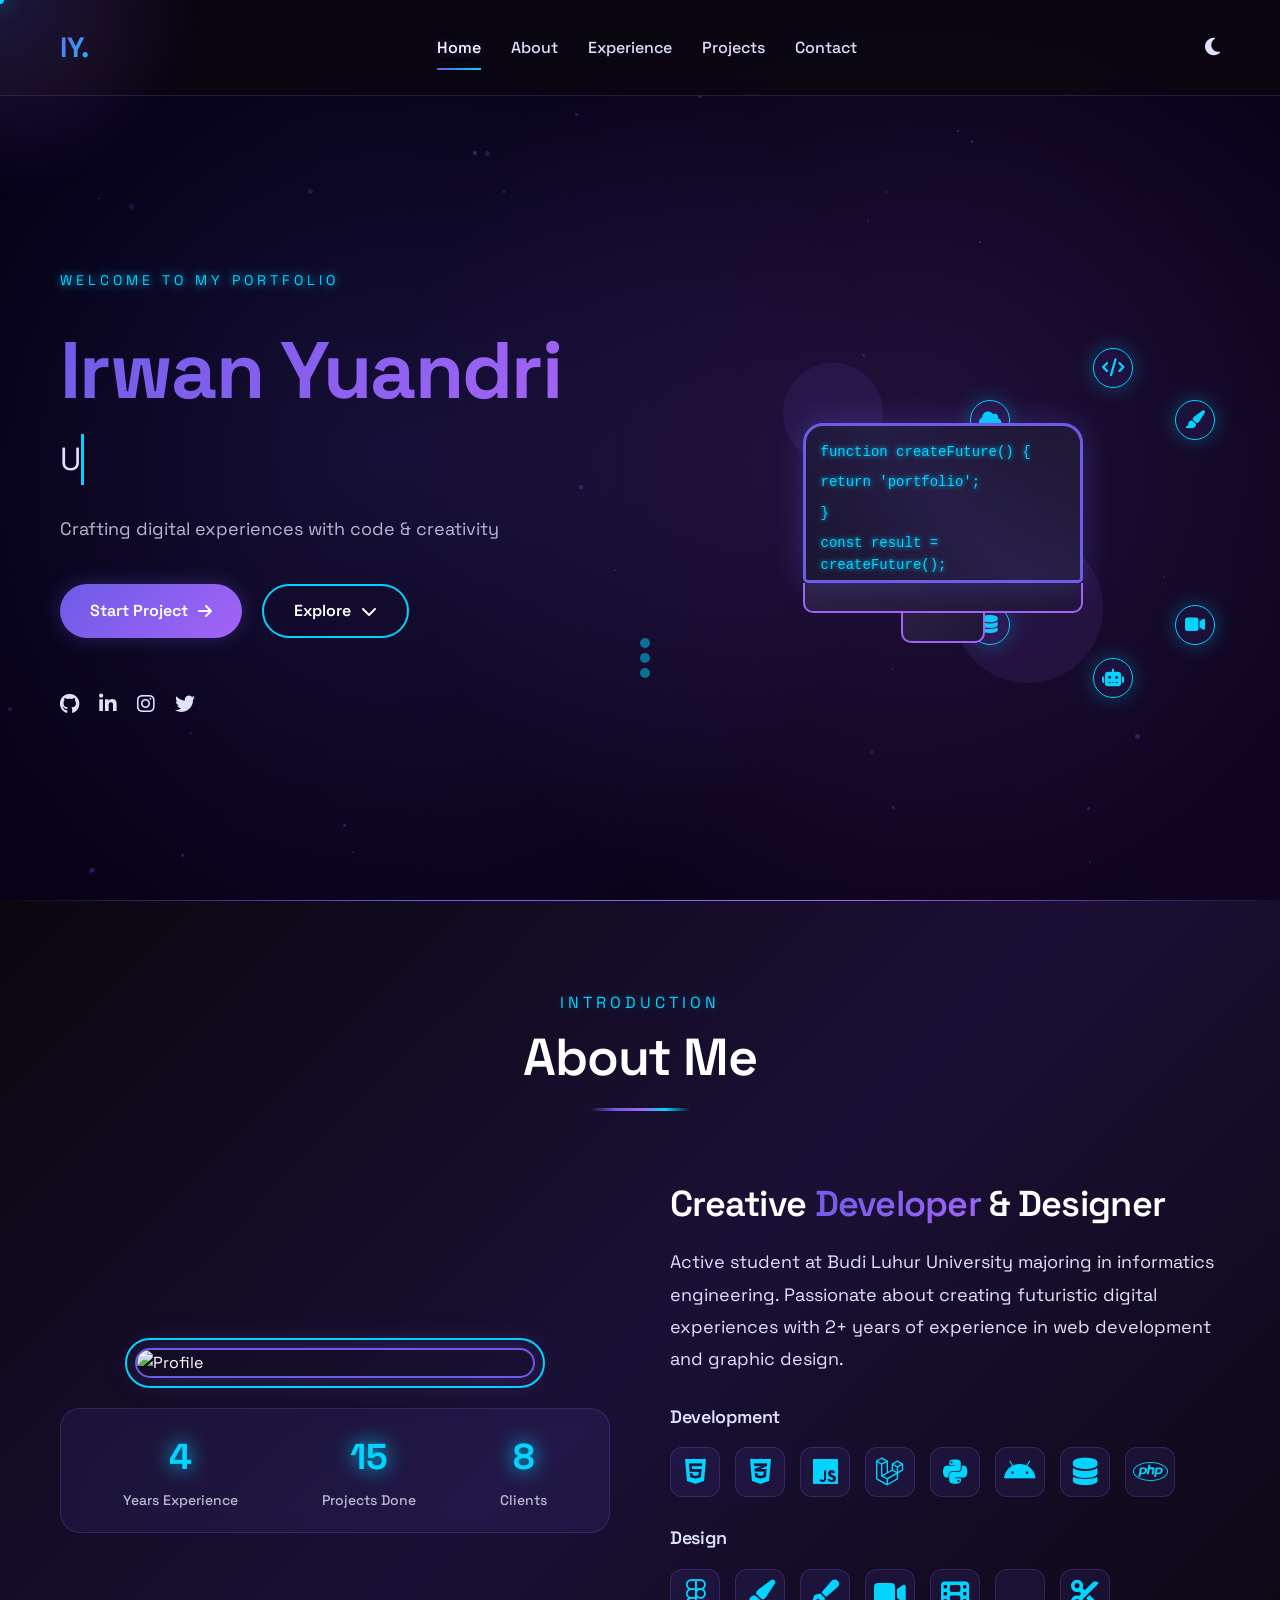
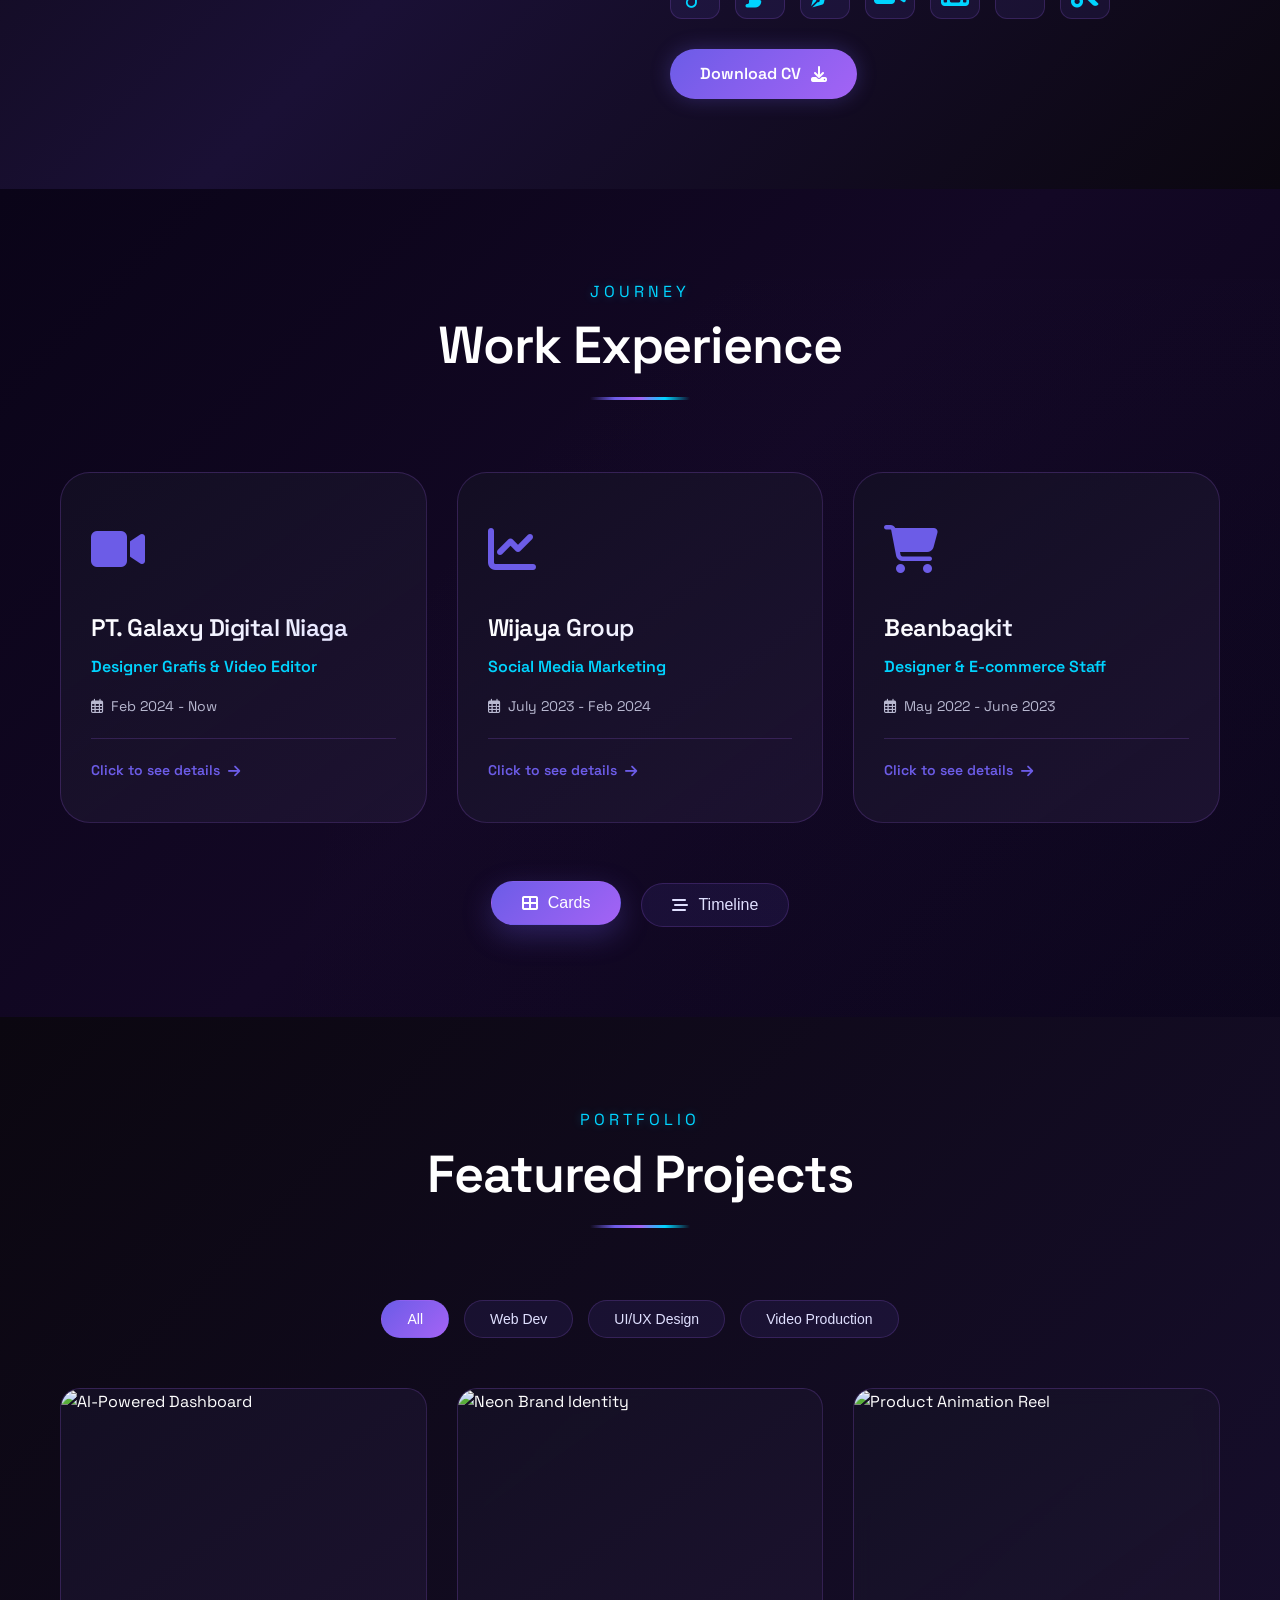
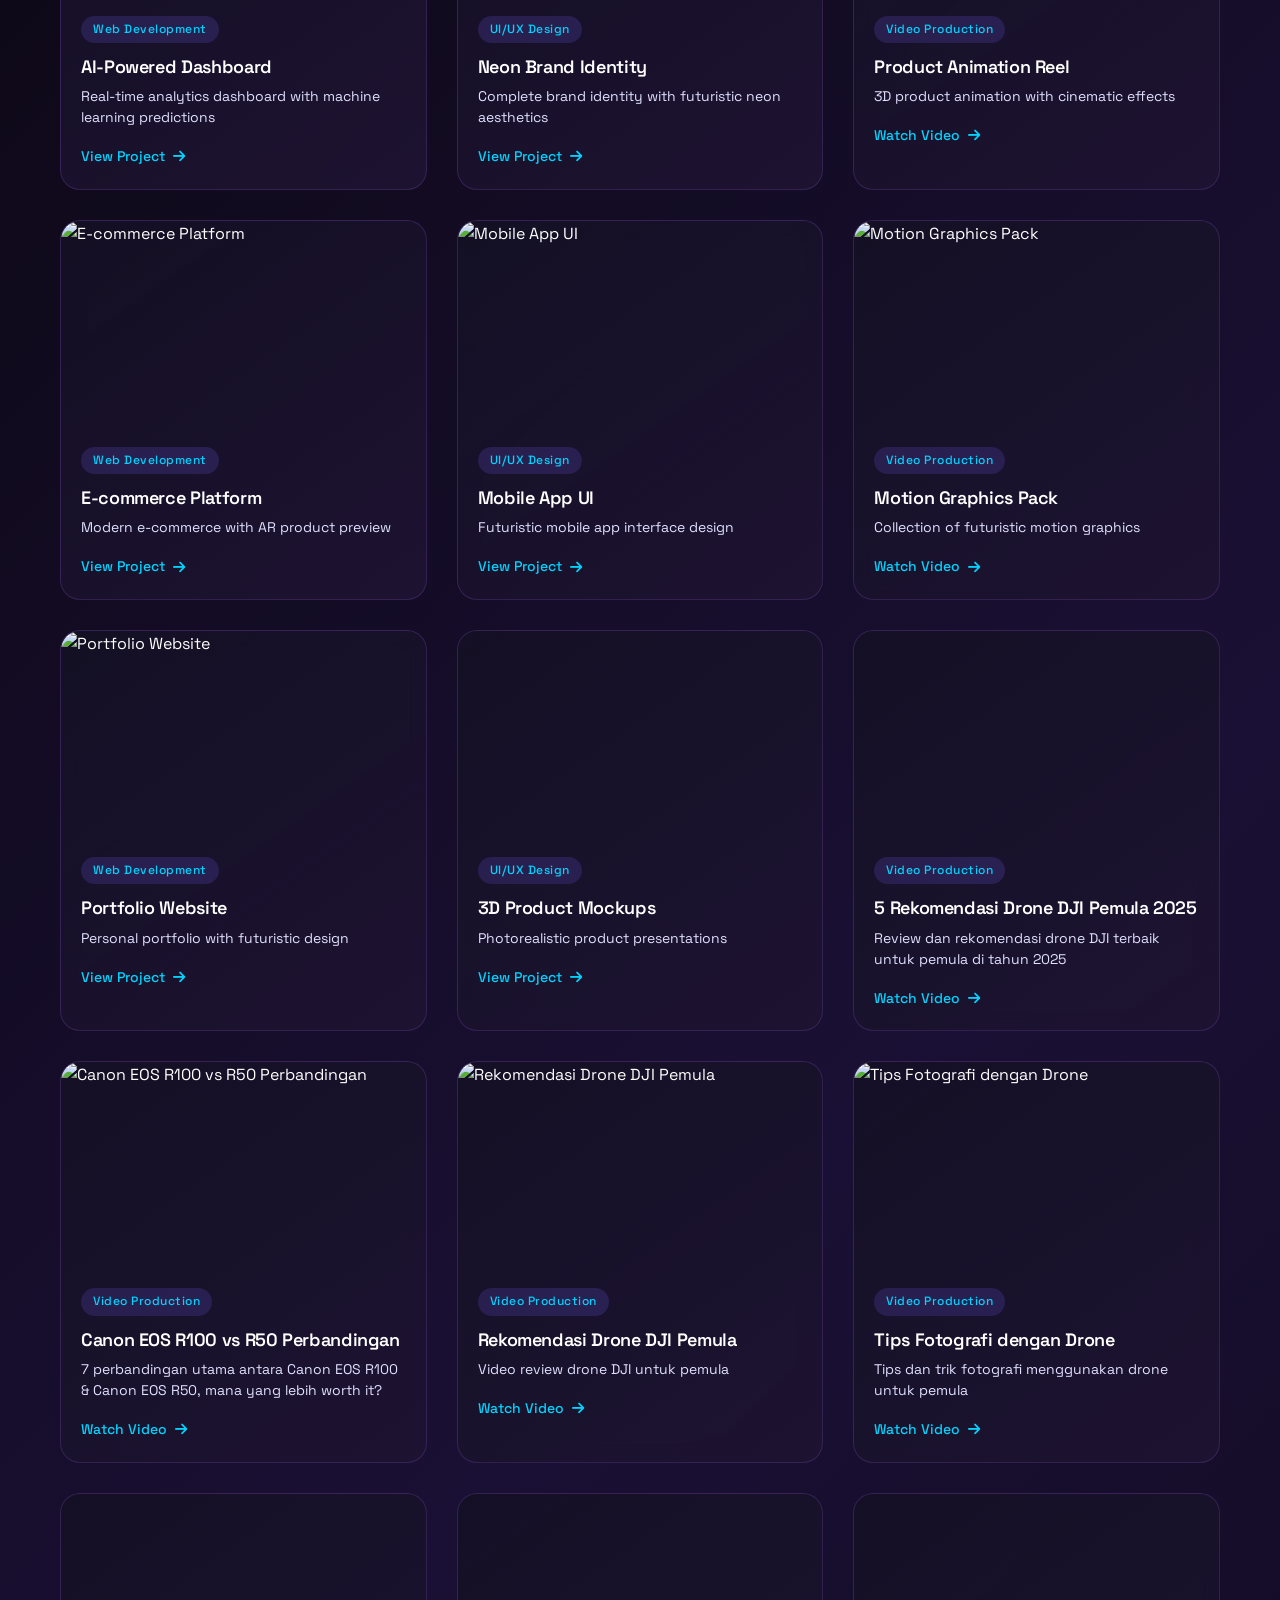
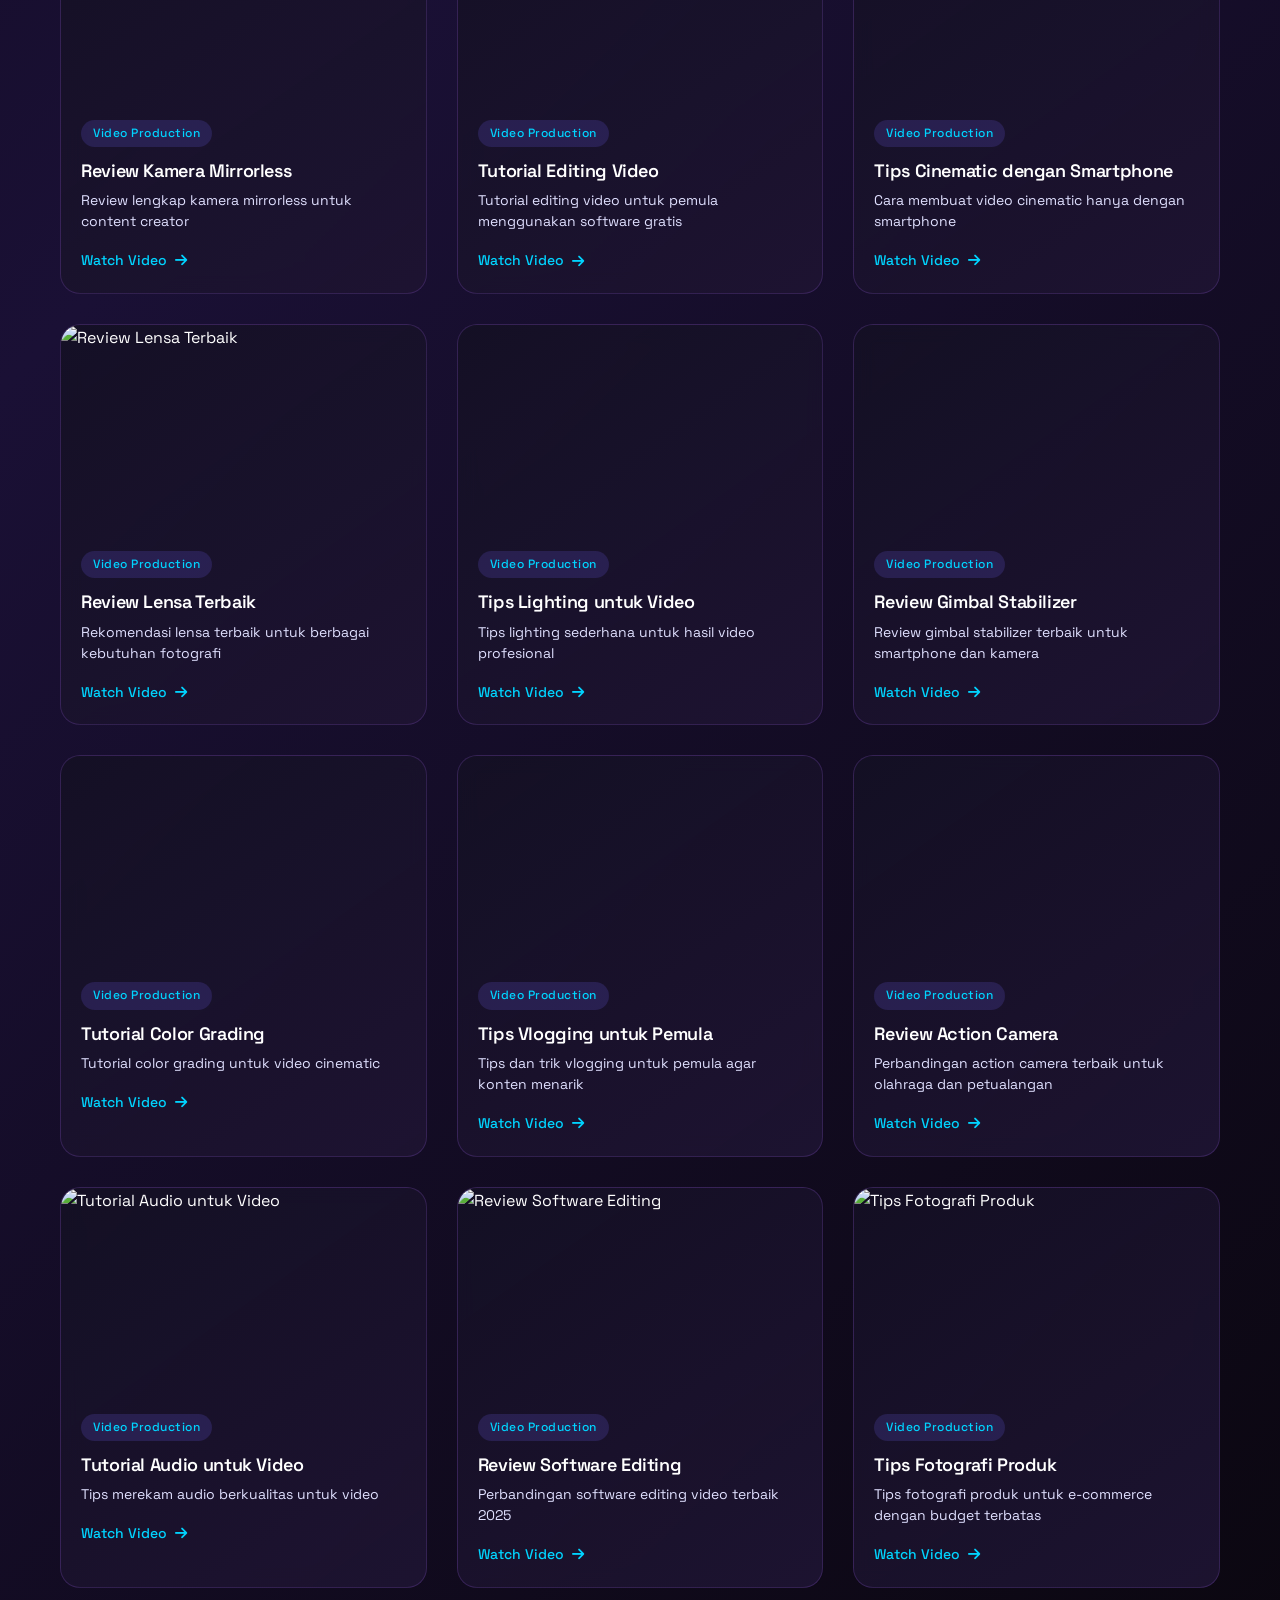
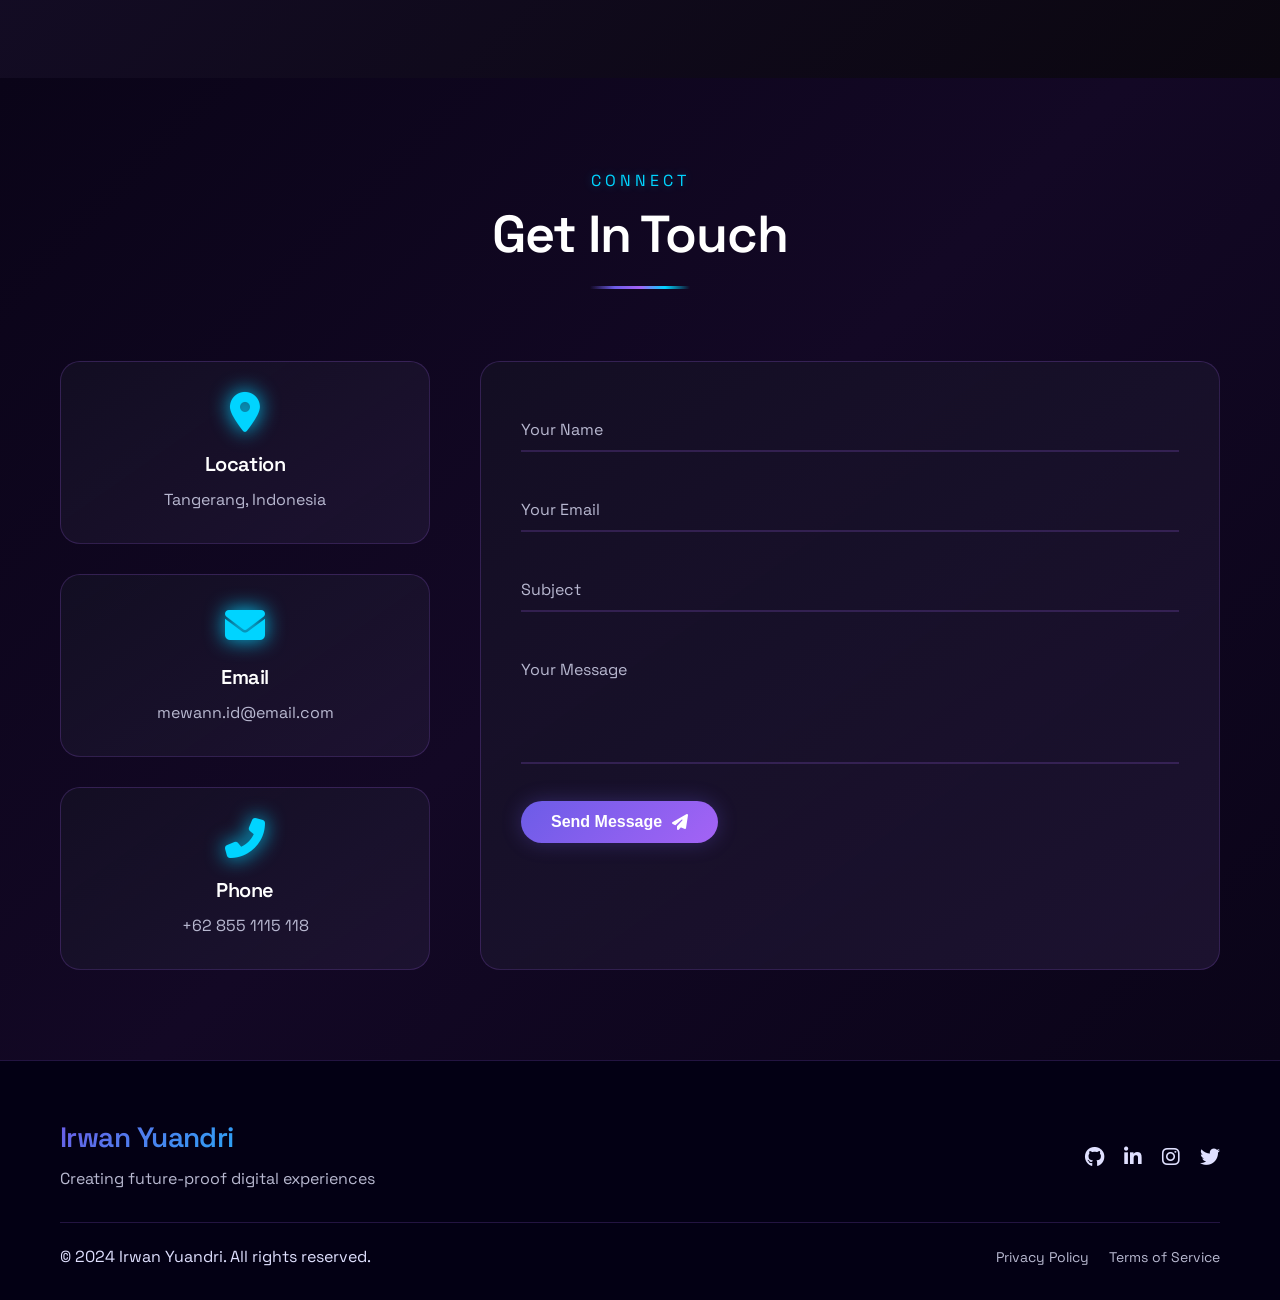
==== index.html @ b21d898c "Update UI" ====
<!DOCTYPE html>
<html lang="id">
<head>
  <meta charset="UTF-8">
  <meta name="viewport" content="width=device-width, initial-scale=1.0, maximum-scale=5.0, user-scalable=yes">
  <title>Irwan Yuandri | Portfolio </title>
  
  <!-- Font & Icons -->
  <link href="https://fonts.googleapis.com/css2?family=Space+Grotesk:wght@300;400;500;600;700&display=swap" rel="stylesheet">
  <link rel="stylesheet" href="https://cdnjs.cloudflare.com/ajax/libs/font-awesome/6.4.0/css/all.min.css">
  <link rel="stylesheet" href="style.css">
  
  <!-- Preload untuk performa -->
  <link rel="preload" href="https://cdnjs.cloudflare.com/ajax/libs/three.js/r128/three.min.js" as="script">
</head>
<body>
  <!-- Particle Canvas Background -->
  <canvas id="particleCanvas"></canvas>
  
  <!-- Custom Cursor -->
  <div class="cursor-glow" id="cursorGlow"></div>
  <div class="cursor-dot" id="cursorDot"></div>
  
  <!-- FUTURISTIC LOADING SCREEN -->
  <div class="loading-screen" id="loadingScreen">
    <!-- Cyber Grid Background -->
    <div class="loading-grid"></div>
    
    <!-- Floating Particles -->
    <div class="loading-particles" id="loadingParticles"></div>
    
    <!-- Holographic Circle -->
    <div class="hologram-container">
      <div class="hologram-ring ring-1"></div>
      <div class="hologram-ring ring-2"></div>
      <div class="hologram-ring ring-3"></div>
      <div class="hologram-ring ring-4"></div>
      
      <!-- Core Logo/Icon -->
      <div class="hologram-core">
        <div class="core-pulse"></div>
        <div class="core-text">IY.</div>
      </div>
      
      <!-- Orbiting Elements -->
      <div class="orbit orbit-1">
        <div class="satellite"></div>
      </div>
      <div class="orbit orbit-2">
        <div class="satellite"></div>
      </div>
      <div class="orbit orbit-3">
        <div class="satellite"></div>
      </div>
    </div>
    
    <!-- Loading Bar -->
    <div class="loading-bar-container">
      <div class="loading-bar-glow"></div>
      <div class="loading-bar" id="loadingBar">
        <div class="loading-bar-progress" id="loadingProgress"></div>
      </div>
      <div class="loading-percentage" id="loadingPercentage">0%</div>
    </div>
    
    <!-- Status Text -->
    <div class="loading-status">
      <span class="status-glitch" id="loadingStatus">INITIALIZING SYSTEM</span>
      <span class="status-cursor">_</span>
    </div>
    
    <!-- Binary Rain -->
    <div class="binary-rain" id="binaryRain"></div>
    
    <!-- Scanning Line -->
    <div class="scanning-line"></div>
  </div>

  <!-- Navigation -->
  <nav class="navbar">
    <div class="nav-container">
      <a href="#" class="nav-logo">IY<span class="text-gradient">.</span></a>
      <div class="nav-menu" id="navMenu">
        <a href="#home" class="nav-link active">Home</a>
        <a href="#about" class="nav-link">About</a>
        <a href="#experience" class="nav-link">Experience</a>
        <a href="#projects" class="nav-link">Projects</a>
        <a href="#contact" class="nav-link">Contact</a>
      </div>
      <div class="nav-right">
        <button class="theme-toggle" id="themeToggle">
          <i class="fas fa-moon"></i>
        </button>
        <button class="menu-toggle" id="menuToggle">
          <i class="fas fa-bars"></i>
        </button>
      </div>
    </div>
  </nav>

  <!-- Hero Section -->
  <section id="home" class="hero">
    <div class="hero-particles" id="heroParticles"></div>
    
    <div class="container">
      <div class="hero-content">
        <div class="hero-badge" data-aos="fade-up">
          <span class="glitch-text">WELCOME TO MY PORTFOLIO</span>
        </div>
        
        <div class="hero-main">
          <!-- LEFT SIDE - Text Content -->
          <div class="hero-text-content">
            <h1 class="hero-title" data-aos="fade-up" data-aos-delay="200">
              <span class="gradient-text">Irwan Yuandri</span>
            </h1>
            <div class="hero-subtitle" data-aos="fade-up" data-aos-delay="400">
              <div class="typewriter" id="typewriter"></div>
            </div>
            <p class="hero-description" data-aos="fade-up" data-aos-delay="600">
              Crafting digital experiences with code & creativity
            </p>
            <div class="hero-cta" data-aos="fade-up" data-aos-delay="800">
              <a href="#contact" class="btn btn-primary">
                <span>Start Project</span>
                <i class="fas fa-arrow-right"></i>
              </a>
              <a href="#about" class="btn btn-outline">
                <span>Explore</span>
                <i class="fas fa-chevron-down"></i>
              </a>
            </div>
            <div class="hero-social" data-aos="fade-up" data-aos-delay="1000">
              <a href="https://github.com/Wanny24" class="social-link"><i class="fab fa-github"></i></a>
              <a href="#" class="social-link"><i class="fab fa-linkedin-in"></i></a>
              <a href="#" class="social-link"><i class="fab fa-instagram"></i></a>
              <a href="#" class="social-link"><i class="fab fa-twitter"></i></a>
            </div>
          </div>
          
          <!-- RIGHT SIDE - Animated Computer -->
          <div class="hero-animation" data-aos="fade-up" data-aos-delay="300">
            <div class="animation-container">
              <!-- 3D Floating Computer -->
              <div class="floating-computer">
                <div class="computer-screen">
                  <div class="screen-content">
                    <div class="code-animation">
                      <div class="code-line line-1">function createFuture() {</div>
                      <div class="code-line line-2">  return 'portfolio';</div>
                      <div class="code-line line-3">}</div>
                      <div class="code-line line-4">const result = createFuture();</div>
                      <div class="code-line line-5">console.log(result);</div>
                    </div>
                  </div>
                  <div class="screen-glow"></div>
                </div>
                <div class="computer-base"></div>
                <div class="computer-stand"></div>
              </div>
              
              <!-- Orbiting Tech Icons -->
              <div class="tech-orbit">
                <div class="tech-icon icon-1"><i class="fas fa-code"></i></div>
                <div class="tech-icon icon-2"><i class="fas fa-paint-brush"></i></div>
                <div class="tech-icon icon-3"><i class="fas fa-video"></i></div>
                <div class="tech-icon icon-4"><i class="fas fa-robot"></i></div>
                <div class="tech-icon icon-5"><i class="fas fa-database"></i></div>
                <div class="tech-icon icon-6"><i class="fas fa-cloud"></i></div>
              </div>
              
              <!-- Floating Circles -->
              <div class="floating-circles">
                <div class="circle c1"></div>
                <div class="circle c2"></div>
                <div class="circle c3"></div>
                <div class="circle c4"></div>
                <div class="circle c5"></div>
              </div>
            </div>
          </div>
        </div>
        
        <div class="hero-scroll" data-aos="fade-up">
          <div class="scroll-indicator">
            <span></span>
            <span></span>
            <span></span>
          </div>
        </div>
      </div>
    </div>
  </section>

  <!-- About Section -->
  <section id="about" class="about">
    <div class="container">
      <div class="section-header" data-aos="fade-up">
        <span class="section-subtitle">INTRODUCTION</span>
        <h2 class="section-title">About Me</h2>
        <div class="section-line"></div>
      </div>
      
      <div class="about-content">
        <div class="about-image" data-aos="fade-right">
          <div class="image-frame">
            <div class="image-glitch">
              <img src="https://i.pravatar.cc/500?img=12" alt="Profile" loading="lazy">
            </div>
            <div class="frame-corners"></div>
          </div>
          <div class="image-stats">
            <div class="stat-item">
              <span class="stat-number" id="yearsExp">0</span>
              <span class="stat-label">Years Experience</span>
            </div>
            <div class="stat-item">
              <span class="stat-number" id="projectsDone">0</span>
              <span class="stat-label">Projects Done</span>
            </div>
            <div class="stat-item">
              <span class="stat-number" id="clientsServed">0</span>
              <span class="stat-label">Clients</span>
            </div>
          </div>
        </div>
        
        <div class="about-text" data-aos="fade-left">
          <h3>Creative <span class="gradient-text">Developer</span> & Designer</h3>
          <p>
            Active student at Budi Luhur University majoring in informatics engineering. 
            Passionate about creating futuristic digital experiences with 2+ years of experience 
            in web development and graphic design.
          </p>
          
          <div class="skills-container">
            <div class="skill-category">
              <h4>Development</h4>
              <div class="skill-icons">
                <div class="skill-icon-item" data-tooltip="HTML5">
                  <i class="fab fa-html5"></i>
                </div>
                <div class="skill-icon-item" data-tooltip="CSS3 & Tailwind">
                  <i class="fab fa-css3-alt"></i>
                </div>
                <div class="skill-icon-item" data-tooltip="JavaScript">
                  <i class="fab fa-js"></i>
                </div>
                <div class="skill-icon-item" data-tooltip="Laravel">
                  <i class="fab fa-laravel"></i>
                </div>
                <div class="skill-icon-item" data-tooltip="Python">
                  <i class="fab fa-python"></i>
                </div>
                <div class="skill-icon-item" data-tooltip="Kotlin">
                  <i class="fab fa-android"></i>
                </div>
                <div class="skill-icon-item" data-tooltip="MySQL">
                  <i class="fas fa-database"></i>
                </div>
                <div class="skill-icon-item" data-tooltip="PHP">
                  <i class="fab fa-php"></i>
                </div>
              </div>
            </div>
            
            <div class="skill-category">
              <h4>Design</h4>
              <div class="skill-icons">
                <div class="skill-icon-item" data-tooltip="Figma">
                  <i class="fab fa-figma"></i>
                </div>
                <div class="skill-icon-item" data-tooltip="Photoshop">
                  <i class="fas fa-paint-brush"></i>
                </div>
                <div class="skill-icon-item" data-tooltip="Illustrator">
                  <i class="fas fa-pen-fancy"></i>
                </div>
                <div class="skill-icon-item" data-tooltip="Premiere Pro">
                  <i class="fas fa-video"></i>
                </div>
                <div class="skill-icon-item" data-tooltip="After Effects">
                  <i class="fas fa-film"></i>
                </div>
                <div class="skill-icon-item" data-tooltip="Canva">
                  <i class="fas fa-paint-bucket"></i>
                </div>
                <div class="skill-icon-item" data-tooltip="CapCut">
                  <i class="fas fa-cut"></i>
                </div>
              </div>
            </div>
          </div>
          
          <a href="https://drive.google.com/uc?export=download&id=1vacaa5InE3tuPBr5mpcsdtifqypLmNlp" class="btn btn-primary">
            <span>Download CV</span>
            <i class="fas fa-download"></i>
          </a>
        </div>
      </div>
    </div>
  </section>

  <!-- Experience Section -->
  <section id="experience" class="experience">
    <div class="container">
      <div class="section-header" data-aos="fade-up">
        <span class="section-subtitle">JOURNEY</span>
        <h2 class="section-title">Work Experience</h2>
        <div class="section-line"></div>
      </div>
      
      <!-- 3D Cards Experience -->
      <div class="experience-cards" data-aos="fade-up">
        
        <!-- Card 1 - Galaxy Digital Niaga -->
        <div class="exp-card glass-card" onclick="openExpModal('galaxy')">
          <div class="exp-card-inner">
            <div class="exp-front">
              <div class="exp-icon">
                <i class="fas fa-video"></i>
              </div>
              <h3>PT. Galaxy Digital Niaga</h3>
              <p class="exp-position">Designer Grafis & Video Editor</p>
              <div class="exp-date">
                <i class="far fa-calendar-alt"></i>
                <span>Feb 2024 - Now</span>
              </div>
              <div class="exp-preview">
                <p>Click to see details <i class="fas fa-arrow-right"></i></p>
              </div>
            </div>
          </div>
          <div class="exp-glow"></div>
        </div>
        
        <!-- Card 2 - Wijaya Group -->
        <div class="exp-card glass-card" onclick="openExpModal('wijaya')">
          <div class="exp-card-inner">
            <div class="exp-front">
              <div class="exp-icon">
                <i class="fas fa-chart-line"></i>
              </div>
              <h3>Wijaya Group</h3>
              <p class="exp-position">Social Media Marketing</p>
              <div class="exp-date">
                <i class="far fa-calendar-alt"></i>
                <span>July 2023 - Feb 2024</span>
              </div>
              <div class="exp-preview">
                <p>Click to see details <i class="fas fa-arrow-right"></i></p>
              </div>
            </div>
          </div>
          <div class="exp-glow"></div>
        </div>
        
        <!-- Card 3 - Beanbagkit -->
        <div class="exp-card glass-card" onclick="openExpModal('beanbag')">
          <div class="exp-card-inner">
            <div class="exp-front">
              <div class="exp-icon">
                <i class="fas fa-shopping-cart"></i>
              </div>
              <h3>Beanbagkit</h3>
              <p class="exp-position">Designer & E-commerce Staff</p>
              <div class="exp-date">
                <i class="far fa-calendar-alt"></i>
                <span>May 2022 - June 2023</span>
              </div>
              <div class="exp-preview">
                <p>Click to see details <i class="fas fa-arrow-right"></i></p>
              </div>
            </div>
          </div>
          <div class="exp-glow"></div>
        </div>
        
      </div>
      
      <!-- Timeline Experience (Alternative View) -->
      <div class="experience-timeline" data-aos="fade-up">
        <h3 class="timeline-title">Career Path</h3>
        
        <div class="timeline-container">
          <!-- Timeline Item 1 -->
          <div class="timeline-item-exp" onclick="openExpModal('galaxy')">
            <div class="timeline-dot"></div>
            <div class="timeline-line"></div>
            <div class="timeline-content-exp glass-card">
              <div class="timeline-date-badge">2024 - Present</div>
              <h4>PT. Galaxy Digital Niaga</h4>
              <p class="timeline-role">Designer Grafis & Video Editor</p>
              <div class="timeline-hover">
                <span>Click for details</span>
                <i class="fas fa-chevron-right"></i>
              </div>
            </div>
          </div>
          
          <!-- Timeline Item 2 -->
          <div class="timeline-item-exp" onclick="openExpModal('wijaya')">
            <div class="timeline-dot"></div>
            <div class="timeline-line"></div>
            <div class="timeline-content-exp glass-card">
              <div class="timeline-date-badge">2023 - 2024</div>
              <h4>Wijaya Group</h4>
              <p class="timeline-role">Social Media Marketing</p>
              <div class="timeline-hover">
                <span>Click for details</span>
                <i class="fas fa-chevron-right"></i>
              </div>
            </div>
          </div>
          
          <!-- Timeline Item 3 -->
          <div class="timeline-item-exp" onclick="openExpModal('beanbag')">
            <div class="timeline-dot"></div>
            <div class="timeline-line"></div>
            <div class="timeline-content-exp glass-card">
              <div class="timeline-date-badge">2022 - 2023</div>
              <h4>Beanbagkit</h4>
              <p class="timeline-role">Designer & E-commerce Staff</p>
              <div class="timeline-hover">
                <span>Click for details</span>
                <i class="fas fa-chevron-right"></i>
              </div>
            </div>
          </div>
        </div>
      </div>
      
      <!-- View Toggle -->
      <div class="exp-view-toggle" data-aos="fade-up">
        <button class="view-btn active" onclick="toggleExpView('cards')">
          <i class="fas fa-th-large"></i> Cards
        </button>
        <button class="view-btn" onclick="toggleExpView('timeline')">
          <i class="fas fa-stream"></i> Timeline
        </button>
      </div>
      
    </div>
  </section>

  <!-- MODAL POPUP for Experience Details -->
  <div id="expModal" class="exp-modal">
    <div class="exp-modal-content glass-card">
      <button class="exp-modal-close" onclick="closeExpModal()">
        <i class="fas fa-times"></i>
      </button>
      
      <div class="exp-modal-header">
        <div class="exp-modal-icon" id="modalIcon">
          <i class="fas fa-briefcase"></i>
        </div>
        <h2 id="modalCompany">PT. Galaxy Digital Niaga</h2>
        <p class="exp-modal-period" id="modalPeriod">Feb 2024 - Now</p>
      </div>
      
      <div class="exp-modal-body">
        <div class="exp-modal-section">
          <h3><i class="fas fa-clipboard-list"></i> Job Description</h3>
          <ul id="modalJobdesc">
            <!-- Will be filled by JavaScript -->
          </ul>
        </div>
        
        <div class="exp-modal-section">
          <h3><i class="fas fa-star"></i> Achievements</h3>
          <ul id="modalAchievements">
            <!-- Will be filled by JavaScript -->
          </ul>
        </div>
        
        <div class="exp-modal-section">
          <h3><i class="fas fa-tools"></i> Skills Used</h3>
          <div class="modal-tags" id="modalSkills">
            <!-- Will be filled by JavaScript -->
          </div>
        </div>
      </div>
      
      <div class="exp-modal-footer">
        <button class="btn btn-primary" onclick="closeExpModal()">
          <span>Close</span>
        </button>
      </div>
    </div>
  </div>

  <!-- Projects Section - Grid Layout -->
<section id="projects" class="projects">
  <div class="container">
    <div class="section-header" data-aos="fade-up">
      <span class="section-subtitle">PORTFOLIO</span>
      <h2 class="section-title">Featured Projects</h2>
      <div class="section-line"></div>
    </div>
    
    <div class="projects-filter" data-aos="fade-up">
      <button class="filter-btn active" data-filter="all">All</button>
      <button class="filter-btn" data-filter="web">Web Dev</button>
      <button class="filter-btn" data-filter="design">UI/UX Design</button>
      <button class="filter-btn" data-filter="video">Video Production</button>
    </div>
    
    <!-- Projects Grid Container -->
    <div class="projects-grid" id="projectsGrid" data-aos="fade-up">
      <!-- Projects will be loaded via JavaScript -->
    </div>
  </div>
</section>

  <!-- Contact Section -->
  <section id="contact" class="contact">
    <div class="container">
      <div class="section-header" data-aos="fade-up">
        <span class="section-subtitle">CONNECT</span>
        <h2 class="section-title">Get In Touch</h2>
        <div class="section-line"></div>
      </div>
      
      <div class="contact-content">
        <div class="contact-info" data-aos="fade-right">
          <div class="info-card glass-card">
            <i class="fas fa-map-marker-alt"></i>
            <h3>Location</h3>
            <p>Tangerang, Indonesia</p>
          </div>
          
          <div class="info-card glass-card">
            <i class="fas fa-envelope"></i>
            <h3>Email</h3>
            <p>mewann.id@email.com</p>
          </div>
          
          <div class="info-card glass-card">
            <i class="fas fa-phone-alt"></i>
            <h3>Phone</h3>
            <p>+62 855 1115 118</p>
          </div>
        </div>
        
        <form class="contact-form glass-card" id="contactForm" data-aos="fade-left">
          <div class="form-group">
            <input type="text" id="name" placeholder=" " required>
            <label for="name">Your Name</label>
          </div>
          
          <div class="form-group">
            <input type="email" id="email" placeholder=" " required>
            <label for="email">Your Email</label>
          </div>
          
          <div class="form-group">
            <input type="text" id="subject" placeholder=" " required>
            <label for="subject">Subject</label>
          </div>
          
          <div class="form-group">
            <textarea id="message" rows="5" placeholder=" " required></textarea>
            <label for="message">Your Message</label>
          </div>
          
          <button type="submit" class="btn btn-primary" id="submitBtn">
            <span>Send Message</span>
            <i class="fas fa-paper-plane"></i>
          </button>
        </form>
      </div>
    </div>
  </section>

  <!-- Footer -->
  <footer class="footer">
    <div class="container">
      <div class="footer-content">
        <div class="footer-brand">
          <h3>Irwan Yuandri</h3>
          <p>Creating future-proof digital experiences</p>
        </div>
        
        <div class="footer-social">
          <a href="https://github.com/Wanny24" class="social-link"><i class="fab fa-github"></i></a>
          <a href="#" class="social-link"><i class="fab fa-linkedin-in"></i></a>
          <a href="#" class="social-link"><i class="fab fa-instagram"></i></a>
          <a href="#" class="social-link"><i class="fab fa-twitter"></i></a>
        </div>
      </div>
      
      <div class="footer-bottom">
        <p>&copy; 2024 Irwan Yuandri. All rights reserved.</p>
        <div class="footer-links">
          <a href="#">Privacy Policy</a>
          <a href="#">Terms of Service</a>
        </div>
      </div>
    </div>
  </footer>

  <!-- Back to Top Button -->
  <button class="back-to-top" id="backToTop">
    <i class="fas fa-arrow-up"></i>
  </button>

  <!-- Scripts -->
  <script src="https://cdnjs.cloudflare.com/ajax/libs/three.js/r128/three.min.js"></script>
  <script src="script.js"></script>
</body>
</html>
---- style.css ----
/* ===== VARIABLES ===== */
:root {
  --primary: #6c5ce7;
  --primary-dark: #5649c0;
  --secondary: #a463f5;
  --accent-1: #4a00e0;
  --accent-2: #8a2be2;
  --accent-3: #00d4ff;
  --bg-dark: #0b0710;
  --bg-darker: #05030a;
  --bg-card: #141024;
  --bg-gradient: linear-gradient(135deg, #0b0710, #1a1035, #0b0710);
  --text-primary: #ffffff;
  --text-secondary: #e0e0ff;
  --text-muted: #b8b8d0;
  --glass-bg: rgba(108, 92, 231, 0.1);
  --glass-border: rgba(164, 99, 245, 0.2);
  --shadow: 0 8px 32px rgba(106, 13, 173, 0.3);
  --transition: all 0.3s ease;
  --font-main: 'Space Grotesk', sans-serif;
  
  /* Responsive variables */
  --container-padding: 20px;
  --section-padding: 80px 0;
  --grid-gap: 30px;
  --font-size-h1: clamp(36px, 8vw, 80px);
  --font-size-h2: clamp(28px, 5vw, 52px);
  --font-size-h3: clamp(22px, 4vw, 36px);
  --font-size-h4: clamp(18px, 3vw, 24px);
  --font-size-body: clamp(14px, 2vw, 16px);
  --font-size-small: clamp(12px, 1.5vw, 14px);
}

.light-theme {
  --bg-dark: #f8f4ff;
  --bg-darker: #ffffff;
  --bg-card: #ede5ff;
  --bg-gradient: linear-gradient(135deg, #f8f4ff, #e8dcff, #f8f4ff);
  --text-primary: #1a1035;
  --text-secondary: #2d1b4e;
  --text-muted: #5a4a7c;
  --glass-bg: rgba(108, 92, 231, 0.05);
  --glass-border: rgba(108, 92, 231, 0.15);
  --shadow: 0 8px 32px rgba(106, 13, 173, 0.1);
}

/* ===== RESET & BASE ===== */
* {
  margin: 0;
  padding: 0;
  box-sizing: border-box;
}

html {
  scroll-behavior: smooth;
  font-size: 16px;
  -webkit-text-size-adjust: 100%;
}

body {
  font-family: var(--font-main);
  background: var(--bg-dark);
  color: var(--text-primary);
  line-height: 1.6;
  overflow-x: hidden;
  transition: background-color 0.5s ease, color 0.3s ease;
  background-image: radial-gradient(circle at 10% 20%, rgba(106, 13, 173, 0.15) 0%, transparent 30%),
                    radial-gradient(circle at 90% 70%, rgba(74, 0, 224, 0.15) 0%, transparent 30%);
  font-size: var(--font-size-body);
}

/* Light theme text adjustments */
.light-theme .hero-description,
.light-theme .about-text p,
.light-theme .exp-date,
.light-theme .timeline-role,
.light-theme .project-description,
.light-theme .info-card p,
.light-theme .footer-brand p,
.light-theme .footer-bottom {
  color: var(--text-secondary);
}

.light-theme .skill-name,
.light-theme .exp-position,
.light-theme .project-category {
  color: var(--primary-dark);
}

.light-theme .glass-card {
  background: rgba(255, 255, 255, 0.7);
  backdrop-filter: blur(10px);
}

/* ===== TYPOGRAPHY ===== */
h1, h2, h3, h4, h5, h6 {
  color: var(--text-primary);
  font-weight: 600;
  letter-spacing: -0.02em;
  line-height: 1.2;
}

h1 {
  font-size: var(--font-size-h1);
}

h2 {
  font-size: var(--font-size-h2);
}

h3 {
  font-size: var(--font-size-h3);
}

h4 {
  font-size: var(--font-size-h4);
}

p {
  color: var(--text-secondary);
  line-height: 1.7;
  font-size: var(--font-size-body);
}

a {
  color: var(--accent-3);
  text-decoration: none;
  transition: var(--transition);
}

a:hover {
  color: var(--primary);
  text-shadow: 0 0 10px rgba(108, 92, 231, 0.5);
}

/* Gradient Text */
.gradient-text {
  background: linear-gradient(135deg, var(--primary), var(--secondary), var(--accent-3));
  -webkit-background-clip: text;
  -webkit-text-fill-color: transparent;
  background-clip: text;
  background-size: 200% 200%;
  animation: gradientShift 5s ease infinite;
}

@keyframes gradientShift {
  0%, 100% { background-position: 0% 0%; }
  50% { background-position: 100% 100%; }
}

/* ===== CUSTOM CURSOR - DISABLE ON MOBILE ===== */
@media (min-width: 769px) {
  .cursor-glow {
    position: fixed;
    width: 400px;
    height: 400px;
    background: radial-gradient(circle, rgba(108, 92, 231, 0.2), rgba(164, 99, 245, 0.1), transparent 70%);
    border-radius: 50%;
    pointer-events: none;
    z-index: 9998;
    transform: translate(-50%, -50%);
    transition: width 0.3s, height 0.3s;
  }

  .cursor-dot {
    position: fixed;
    width: 8px;
    height: 8px;
    background: var(--accent-3);
    border-radius: 50%;
    pointer-events: none;
    z-index: 9999;
    transform: translate(-50%, -50%);
    transition: width 0.3s, height 0.3s, background 0.3s;
    box-shadow: 0 0 20px var(--accent-3);
  }

  .cursor-dot.hover {
    width: 50px;
    height: 50px;
    background: rgba(108, 92, 231, 0.2);
    border: 2px solid var(--accent-3);
  }
}

@media (max-width: 768px) {
  .cursor-glow, .cursor-dot {
    display: none;
  }
}

/* ===== PARTICLE CANVAS ===== */
#particleCanvas {
  position: fixed;
  top: 0;
  left: 0;
  width: 100%;
  height: 100%;
  z-index: -1;
  pointer-events: none;
  opacity: 0.4;
}

@media (max-width: 768px) {
  #particleCanvas {
    opacity: 0.2;
  }
}

/* ===== FUTURISTIC LOADING SCREEN ===== */
.loading-screen {
  position: fixed;
  top: 0;
  left: 0;
  width: 100%;
  height: 100%;
  background: #030014;
  z-index: 10000;
  display: flex;
  flex-direction: column;
  justify-content: center;
  align-items: center;
  transition: opacity 1s ease, visibility 1s ease;
  overflow: hidden;
}

.loading-screen.hidden {
  opacity: 0;
  visibility: hidden;
}

/* ===== CYBER GRID BACKGROUND ===== */
.loading-grid {
  position: absolute;
  top: 0;
  left: 0;
  width: 100%;
  height: 100%;
  background-image: 
    linear-gradient(rgba(108, 92, 231, 0.1) 1px, transparent 1px),
    linear-gradient(90deg, rgba(164, 99, 245, 0.1) 1px, transparent 1px);
  background-size: 50px 50px;
  animation: gridMove 20s linear infinite;
  transform-origin: center;
  perspective: 500px;
  transform-style: preserve-3d;
}

@keyframes gridMove {
  0% {
    transform: rotateX(60deg) translateY(0);
  }
  100% {
    transform: rotateX(60deg) translateY(50px);
  }
}

/* ===== FLOATING PARTICLES ===== */
.loading-particles {
  position: absolute;
  top: 0;
  left: 0;
  width: 100%;
  height: 100%;
  pointer-events: none;
}

.loading-particle {
  position: absolute;
  width: 2px;
  height: 2px;
  background: var(--primary);
  border-radius: 50%;
  box-shadow: 0 0 10px var(--primary), 0 0 20px var(--primary);
  animation: particleFloat 10s linear infinite;
}

@keyframes particleFloat {
  0% {
    transform: translateY(100vh) scale(1);
    opacity: 1;
  }
  100% {
    transform: translateY(-100vh) scale(0);
    opacity: 0;
  }
}

/* ===== HOLOGRAM CONTAINER ===== */
.hologram-container {
  position: relative;
  width: 200px;
  height: 200px;
  margin-bottom: 50px;
  z-index: 10;
  animation: hologramFloat 4s ease-in-out infinite;
}

@keyframes hologramFloat {
  0%, 100% {
    transform: translateY(0);
  }
  50% {
    transform: translateY(-20px);
  }
}

/* ===== HOLOGRAM RINGS ===== */
.hologram-ring {
  position: absolute;
  top: 50%;
  left: 50%;
  transform: translate(-50%, -50%);
  border-radius: 50%;
  border-style: solid;
  border-color: var(--primary) transparent var(--secondary) transparent;
  animation: ringRotate 3s linear infinite;
}

.ring-1 {
  width: 150px;
  height: 150px;
  border-width: 2px;
  animation-duration: 3s;
}

.ring-2 {
  width: 180px;
  height: 180px;
  border-width: 2px;
  animation-duration: 4s;
  animation-direction: reverse;
  border-color: var(--secondary) transparent var(--primary) transparent;
}

.ring-3 {
  width: 210px;
  height: 210px;
  border-width: 1px;
  animation-duration: 5s;
  border-color: var(--primary) transparent var(--primary) transparent;
}

.ring-4 {
  width: 240px;
  height: 240px;
  border-width: 1px;
  animation-duration: 6s;
  animation-direction: reverse;
  border-color: var(--secondary) transparent var(--secondary) transparent;
}

@keyframes ringRotate {
  0% {
    transform: translate(-50%, -50%) rotate(0deg);
  }
  100% {
    transform: translate(-50%, -50%) rotate(360deg);
  }
}

/* ===== HOLOGRAM CORE ===== */
.hologram-core {
  position: absolute;
  top: 50%;
  left: 50%;
  transform: translate(-50%, -50%);
  width: 100px;
  height: 100px;
  background: rgba(108, 92, 231, 0.1);
  border-radius: 50%;
  display: flex;
  justify-content: center;
  align-items: center;
  overflow: hidden;
}

.core-pulse {
  position: absolute;
  width: 100%;
  height: 100%;
  background: radial-gradient(circle at center, var(--primary) 0%, transparent 70%);
  animation: corePulse 2s ease-in-out infinite;
}

@keyframes corePulse {
  0%, 100% {
    opacity: 0.5;
    transform: scale(1);
  }
  50% {
    opacity: 1;
    transform: scale(1.2);
  }
}

.core-text {
  font-size: 36px;
  font-weight: 800;
  color: var(--accent-3);
  text-shadow: 0 0 20px var(--accent-3), 0 0 40px var(--primary), 0 0 60px var(--secondary);
  z-index: 2;
  animation: textGlitch 3s infinite;
}

@keyframes textGlitch {
  0%, 100% {
    text-shadow: 2px 0 var(--primary), -2px 0 var(--secondary);
  }
  25% {
    text-shadow: -2px 2px var(--primary), 2px -2px var(--secondary);
  }
  50% {
    text-shadow: 2px -2px var(--primary), -2px 2px var(--secondary);
  }
  75% {
    text-shadow: -2px 0 var(--primary), 2px 0 var(--secondary);
  }
}

/* ===== ORBITING ELEMENTS ===== */
.orbit {
  position: absolute;
  top: 50%;
  left: 50%;
  border-radius: 50%;
  border: 1px dashed rgba(108, 92, 231, 0.3);
  animation: orbitRotate 10s linear infinite;
}

.orbit-1 {
  width: 300px;
  height: 300px;
  animation-duration: 8s;
}

.orbit-2 {
  width: 350px;
  height: 350px;
  animation-duration: 12s;
  animation-direction: reverse;
  border-color: rgba(164, 99, 245, 0.3);
}

.orbit-3 {
  width: 400px;
  height: 400px;
  animation-duration: 16s;
  border-color: rgba(0, 212, 255, 0.2);
}

@keyframes orbitRotate {
  from {
    transform: translate(-50%, -50%) rotate(0deg);
  }
  to {
    transform: translate(-50%, -50%) rotate(360deg);
  }
}

.satellite {
  position: absolute;
  width: 8px;
  height: 8px;
  background: var(--primary);
  border-radius: 50%;
  box-shadow: 0 0 20px var(--primary);
  top: -4px;
  left: 50%;
  transform: translateX(-50%);
}

.orbit-2 .satellite {
  background: var(--secondary);
  box-shadow: 0 0 20px var(--secondary);
}

.orbit-3 .satellite {
  background: var(--accent-3);
  box-shadow: 0 0 20px var(--accent-3);
}

/* ===== LOADING BAR ===== */
.loading-bar-container {
  position: relative;
  width: min(300px, 80%);
  margin: 30px 0;
  z-index: 10;
}

.loading-bar-glow {
  position: absolute;
  top: -10px;
  left: -10px;
  right: -10px;
  bottom: -10px;
  background: radial-gradient(circle at center, rgba(108, 92, 231, 0.5), transparent);
  filter: blur(20px);
  animation: barGlowPulse 2s ease-in-out infinite;
}

@keyframes barGlowPulse {
  0%, 100% {
    opacity: 0.5;
  }
  50% {
    opacity: 1;
  }
}

.loading-bar {
  position: relative;
  width: 100%;
  height: 4px;
  background: rgba(108, 92, 231, 0.2);
  border-radius: 4px;
  overflow: hidden;
  box-shadow: 0 0 20px rgba(108, 92, 231, 0.5);
}

.loading-bar-progress {
  width: 0%;
  height: 100%;
  background: linear-gradient(90deg, var(--primary), var(--secondary), var(--accent-3));
  background-size: 200% 100%;
  border-radius: 4px;
  transition: width 0.3s ease;
  animation: gradientMove 2s linear infinite;
}

@keyframes gradientMove {
  0% {
    background-position: 0% 0%;
  }
  100% {
    background-position: 200% 0%;
  }
}

.loading-percentage {
  position: absolute;
  top: 15px;
  left: 50%;
  transform: translateX(-50%);
  color: var(--accent-3);
  font-size: clamp(14px, 4vw, 18px);
  font-weight: 600;
  text-shadow: 0 0 10px var(--accent-3);
  font-family: 'Space Grotesk', monospace;
}

/* ===== STATUS TEXT ===== */
.loading-status {
  display: flex;
  align-items: center;
  gap: 5px;
  margin-top: 50px;
  z-index: 10;
}

.status-glitch {
  color: var(--accent-3);
  font-size: clamp(12px, 3vw, 16px);
  font-weight: 500;
  letter-spacing: 2px;
  text-transform: uppercase;
  font-family: 'Space Grotesk', monospace;
  position: relative;
  animation: statusGlitch 3s infinite;
}

@keyframes statusGlitch {
  0%, 100% {
    opacity: 1;
    transform: skew(0deg);
  }
  95% {
    opacity: 0.8;
    transform: skew(2deg);
  }
  96% {
    opacity: 0.9;
    transform: skew(-2deg);
  }
  97% {
    opacity: 1;
    transform: skew(0deg);
  }
}

.status-cursor {
  color: var(--accent-3);
  font-size: clamp(16px, 4vw, 20px);
  font-weight: 600;
  animation: cursorBlink 1s step-end infinite;
}

@keyframes cursorBlink {
  from, to {
    opacity: 1;
  }
  50% {
    opacity: 0;
  }
}

/* ===== BINARY RAIN ===== */
.binary-rain {
  position: absolute;
  top: 0;
  left: 0;
  width: 100%;
  height: 100%;
  pointer-events: none;
  z-index: 1;
}

.binary-column {
  position: absolute;
  top: -20px;
  color: rgba(108, 92, 231, 0.3);
  font-family: monospace;
  font-size: clamp(10px, 2.5vw, 14px);
  white-space: nowrap;
  animation: binaryFall linear infinite;
}

@keyframes binaryFall {
  to {
    transform: translateY(100vh);
  }
}

/* ===== SCANNING LINE ===== */
.scanning-line {
  position: absolute;
  top: 0;
  left: 0;
  width: 100%;
  height: 100px;
  background: linear-gradient(to bottom, 
    transparent, 
    rgba(108, 92, 231, 0.1), 
    transparent
  );
  animation: scan 4s linear infinite;
  pointer-events: none;
  z-index: 2;
}

@keyframes scan {
  0% {
    transform: translateY(-100%);
  }
  100% {
    transform: translateY(100vh);
  }
}

/* ===== NAVBAR ===== */
.navbar {
  position: fixed;
  top: 0;
  left: 0;
  width: 100%;
  padding: clamp(15px, 3vw, 25px) 0;
  z-index: 1000;
  backdrop-filter: blur(10px);
  background: rgba(11, 7, 16, 0.8);
  border-bottom: 1px solid var(--glass-border);
  transition: var(--transition);
}

.navbar.scrolled {
  padding: clamp(10px, 2vw, 15px) 0;
  background: rgba(5, 3, 10, 0.95);
}

.nav-container {
  max-width: 1200px;
  margin: 0 auto;
  padding: 0 var(--container-padding);
  display: flex;
  justify-content: space-between;
  align-items: center;
}

.nav-logo {
  font-size: clamp(24px, 5vw, 28px);
  font-weight: 700;
  background: linear-gradient(135deg, var(--primary), var(--accent-3));
  -webkit-background-clip: text;
  -webkit-text-fill-color: transparent;
}

.nav-menu {
  display: flex;
  gap: clamp(15px, 3vw, 30px);
}

@media (max-width: 768px) {
  .nav-menu {
    position: fixed;
    top: 80px;
    left: -100%;
    width: 100%;
    height: calc(100vh - 80px);
    background: var(--bg-darker);
    flex-direction: column;
    align-items: center;
    justify-content: center;
    gap: 30px;
    transition: left 0.3s ease;
    z-index: 999;
    backdrop-filter: blur(10px);
  }

  .nav-menu.active {
    left: 0;
  }

  .nav-link {
    font-size: clamp(18px, 4vw, 20px);
  }

  .menu-toggle {
    display: block;
  }
}

.nav-link {
  color: var(--text-secondary);
  text-decoration: none;
  font-size: clamp(14px, 2vw, 16px);
  font-weight: 500;
  position: relative;
  padding: 5px 0;
  transition: var(--transition);
}

.nav-link::after {
  content: '';
  position: absolute;
  bottom: -5px;
  left: 0;
  width: 0;
  height: 2px;
  background: linear-gradient(90deg, var(--primary), var(--accent-3));
  transition: var(--transition);
}

.nav-link:hover,
.nav-link.active {
  color: var(--text-primary);
  text-shadow: 0 0 10px rgba(108, 92, 231, 0.5);
}

.nav-link:hover::after,
.nav-link.active::after {
  width: 100%;
}

.nav-right {
  display: flex;
  gap: clamp(10px, 2vw, 15px);
  align-items: center;
}

.theme-toggle,
.menu-toggle {
  background: none;
  border: none;
  color: var(--text-secondary);
  font-size: clamp(18px, 4vw, 20px);
  cursor: pointer;
  transition: var(--transition);
}

.theme-toggle:hover,
.menu-toggle:hover {
  color: var(--accent-3);
  transform: scale(1.1);
}

.menu-toggle {
  display: none;
}

/* ===== HERO SECTION ===== */
.hero {
  min-height: 100vh;
  display: flex;
  align-items: center;
  position: relative;
  overflow: hidden;
  background: linear-gradient(135deg, #030014, #0f0520, #1a0b2e, #0f0520, #030014);
  background-size: 400% 400%;
  animation: heroGradient 15s ease infinite;
  padding-top: clamp(80px, 10vh, 100px);
}

@keyframes heroGradient {
  0%, 100% { background-position: 0% 0%; }
  25% { background-position: 100% 0%; }
  50% { background-position: 100% 100%; }
  75% { background-position: 0% 100%; }
}

.hero::before {
  content: '';
  position: absolute;
  top: 0;
  left: 0;
  width: 100%;
  height: 100%;
  background: radial-gradient(circle at 30% 50%, rgba(108, 92, 231, 0.15), transparent 50%),
              radial-gradient(circle at 70% 50%, rgba(164, 99, 245, 0.15), transparent 50%);
  pointer-events: none;
}

.hero-particles {
  position: absolute;
  top: 0;
  left: 0;
  width: 100%;
  height: 100%;
  z-index: 0;
}

.container {
  max-width: 1200px;
  margin: 0 auto;
  padding: 0 var(--container-padding);
  width: 100%;
  position: relative;
  z-index: 2;
}

.hero-content {
  width: 100%;
}

.hero-main {
  display: grid;
  grid-template-columns: 1fr 1fr;
  gap: clamp(20px, 5vw, 50px);
  align-items: center;
  margin-top: clamp(20px, 4vh, 30px);
}

@media (max-width: 992px) {
  .hero-main {
    grid-template-columns: 1fr;
    text-align: center;
    gap: 30px;
  }
  
  .hero-text-content {
    order: 2;
  }
  
  .hero-animation {
    order: 1;
  }
}

.hero-text-content {
  max-width: 600px;
}

@media (max-width: 992px) {
  .hero-text-content {
    margin: 0 auto;
  }
}

.hero-badge {
  margin-bottom: clamp(20px, 4vh, 30px);
}

.glitch-text {
  font-size: clamp(12px, 2.5vw, 14px);
  letter-spacing: clamp(2px, 1vw, 4px);
  color: var(--accent-3);
  text-transform: uppercase;
  position: relative;
  display: inline-block;
  animation: glitch 3s infinite;
  text-shadow: 0 0 10px var(--accent-3);
}

@keyframes glitch {
  0%, 100% { transform: translate(0); }
  92% { transform: translate(0); }
  93% { transform: translate(-2px, 1px); }
  94% { transform: translate(2px, -1px); }
  95% { transform: translate(-1px, 2px); }
  96% { transform: translate(1px, -2px); }
  97% { transform: translate(-2px, -1px); }
  98% { transform: translate(2px, 1px); }
  99% { transform: translate(-1px, 2px); }
}

.hero-title {
  font-size: var(--font-size-h1);
  font-weight: 700;
  line-height: 1.1;
  margin-bottom: clamp(15px, 3vh, 20px);
  color: var(--text-primary);
}

.hero-subtitle {
  font-size: clamp(18px, 4vw, 32px);
  margin-bottom: clamp(15px, 3vh, 20px);
  height: clamp(40px, 8vh, 60px);
  color: var(--text-secondary);
}

.typewriter {
  border-right: 3px solid var(--accent-3);
  white-space: nowrap;
  overflow: hidden;
  display: inline-block;
  animation: blink 0.75s step-end infinite;
  color: var(--text-secondary);
  max-width: 100%;
}

@keyframes blink {
  from, to { border-color: transparent; }
  50% { border-color: var(--accent-3); }
}

.hero-description {
  font-size: clamp(16px, 3vw, 18px);
  color: var(--text-muted);
  margin-bottom: clamp(30px, 5vh, 40px);
  max-width: 600px;
}

@media (max-width: 992px) {
  .hero-description {
    margin-left: auto;
    margin-right: auto;
  }
}

.hero-cta {
  display: flex;
  gap: clamp(15px, 3vw, 20px);
  margin-bottom: clamp(30px, 6vh, 50px);
  flex-wrap: wrap;
}

@media (max-width: 576px) {
  .hero-cta {
    flex-direction: column;
    align-items: center;
  }
}

.btn {
  padding: clamp(10px, 2vw, 12px) clamp(20px, 4vw, 30px);
  border: none;
  border-radius: 50px;
  font-size: clamp(14px, 2.5vw, 16px);
  font-weight: 600;
  text-decoration: none;
  cursor: pointer;
  transition: var(--transition);
  display: inline-flex;
  align-items: center;
  gap: clamp(5px, 1vw, 10px);
  position: relative;
  overflow: hidden;
}

@media (max-width: 576px) {
  .btn {
    width: 200px;
    justify-content: center;
  }
}

.btn::before {
  content: '';
  position: absolute;
  top: 50%;
  left: 50%;
  width: 0;
  height: 0;
  border-radius: 50%;
  background: rgba(255, 255, 255, 0.2);
  transform: translate(-50%, -50%);
  transition: width 0.6s, height 0.6s;
}

.btn:hover::before {
  width: 300px;
  height: 300px;
}

.btn-primary {
  background: linear-gradient(135deg, var(--primary), var(--secondary));
  color: var(--text-primary);
  box-shadow: 0 0 20px rgba(108, 92, 231, 0.3);
}

.btn-primary:hover {
  box-shadow: 0 0 40px rgba(164, 99, 245, 0.5);
  transform: translateY(-2px);
}

.btn-outline {
  background: transparent;
  border: 2px solid var(--accent-3);
  color: var(--text-primary);
}

.btn-outline:hover {
  background: var(--accent-3);
  color: var(--bg-darker);
  transform: translateY(-2px);
}

.hero-social {
  display: flex;
  gap: clamp(15px, 3vw, 20px);
}

@media (max-width: 992px) {
  .hero-social {
    justify-content: center;
  }
}

.social-link {
  color: var(--text-secondary);
  font-size: clamp(18px, 4vw, 20px);
  transition: var(--transition);
}

.social-link:hover {
  color: var(--accent-3);
  transform: translateY(-3px);
  text-shadow: 0 0 10px var(--accent-3);
}

.hero-scroll {
  position: absolute;
  bottom: clamp(20px, 5vh, 50px);
  left: 50%;
  transform: translateX(-50%);
}

@media (max-height: 600px) and (orientation: landscape) {
  .hero-scroll {
    display: none;
  }
}

.scroll-indicator {
  display: flex;
  flex-direction: column;
  align-items: center;
  gap: 5px;
  animation: bounce 2s infinite;
}

.scroll-indicator span {
  width: clamp(8px, 2vw, 10px);
  height: clamp(8px, 2vw, 10px);
  background: var(--accent-3);
  border-radius: 50%;
  opacity: 0.5;
}

.scroll-indicator span:nth-child(2) {
  animation: scrollPulse 1.5s infinite;
}

@keyframes scrollPulse {
  0%, 100% { opacity: 0.5; transform: scale(1); }
  50% { opacity: 1; transform: scale(1.5); }
}

@keyframes bounce {
  0%, 100% { transform: translateY(0); }
  50% { transform: translateY(10px); }
}

/* ===== ANIMATED COMPUTER ===== */
.hero-animation {
  position: relative;
  display: flex;
  justify-content: center;
  align-items: center;
}

.animation-container {
  position: relative;
  width: min(400px, 80vw);
  height: min(400px, 80vw);
}

@media (max-width: 992px) {
  .animation-container {
    margin: 0 auto;
  }
}

.floating-computer {
  position: absolute;
  top: 50%;
  left: 50%;
  transform: translate(-50%, -50%);
  width: min(280px, 70vw);
  height: min(200px, 50vw);
  animation: floatComputer 6s ease-in-out infinite;
  z-index: 5;
}

@keyframes floatComputer {
  0%, 100% {
    transform: translate(-50%, -50%) translateY(0);
  }
  50% {
    transform: translate(-50%, -50%) translateY(-20px);
  }
}

@media (max-width: 768px) {
  .floating-computer {
    width: min(240px, 60vw);
    height: min(170px, 40vw);
  }
}

.computer-screen {
  position: relative;
  width: 100%;
  height: 80%;
  background: linear-gradient(135deg, #1a1430, #221a3a);
  border-radius: 20px 20px 5px 5px;
  border: 3px solid var(--primary);
  overflow: hidden;
  box-shadow: 0 0 30px rgba(108, 92, 231, 0.3);
  backdrop-filter: blur(5px);
}

.screen-content {
  position: relative;
  width: 100%;
  height: 100%;
  padding: clamp(10px, 3vw, 15px);
  z-index: 2;
}

.code-animation {
  font-family: 'Courier New', monospace;
  font-size: clamp(10px, 2.5vw, 14px);
  color: var(--accent-3);
  text-shadow: 0 0 5px var(--accent-3);
}

.code-line {
  opacity: 0;
  transform: translateY(20px);
  animation: typeCode 0.5s ease forwards;
  margin-bottom: clamp(5px, 1.5vw, 8px);
}

.line-1 { animation-delay: 0.1s; }
.line-2 { animation-delay: 0.3s; }
.line-3 { animation-delay: 0.5s; }
.line-4 { animation-delay: 0.7s; }
.line-5 { animation-delay: 0.9s; }

@keyframes typeCode {
  to {
    opacity: 1;
    transform: translateY(0);
  }
}

.screen-glow {
  position: absolute;
  top: -50%;
  left: -50%;
  width: 200%;
  height: 200%;
  background: linear-gradient(
    45deg,
    transparent 30%,
    rgba(108, 92, 231, 0.1) 50%,
    transparent 70%
  );
  animation: screenScan 4s linear infinite;
  z-index: 1;
}

@keyframes screenScan {
  0% {
    transform: translateX(-100%) translateY(-100%) rotate(45deg);
  }
  100% {
    transform: translateX(100%) translateY(100%) rotate(45deg);
  }
}

.computer-base {
  width: 100%;
  height: 15%;
  background: linear-gradient(135deg, #2a1f42, #1f1738);
  border-radius: 0 0 10px 10px;
  border: 2px solid var(--secondary);
  border-top: none;
}

.computer-stand {
  width: 30%;
  height: 15%;
  background: linear-gradient(135deg, #2a1f42, #1f1738);
  margin: 0 auto;
  border-radius: 0 0 10px 10px;
  border: 2px solid var(--secondary);
  border-top: none;
}

.tech-orbit {
  position: absolute;
  top: 50%;
  left: 50%;
  width: min(350px, 90vw);
  height: min(350px, 90vw);
  transform: translate(-50%, -50%);
}

.tech-icon {
  position: absolute;
  width: clamp(30px, 8vw, 40px);
  height: clamp(30px, 8vw, 40px);
  background: rgba(108, 92, 231, 0.1);
  backdrop-filter: blur(5px);
  border: 1px solid var(--accent-3);
  border-radius: 50%;
  display: flex;
  align-items: center;
  justify-content: center;
  color: var(--accent-3);
  font-size: clamp(14px, 4vw, 18px);
  box-shadow: 0 0 20px rgba(0, 212, 255, 0.3);
  animation: orbitRotateIcons 20s linear infinite;
  animation-fill-mode: forwards;
}

.icon-1 { animation-delay: 0s; top: 0; left: 50%; transform: translate(-50%, -50%); }
.icon-2 { animation-delay: -2.5s; top: 15%; right: 15%; }
.icon-3 { animation-delay: -5s; bottom: 15%; right: 15%; }
.icon-4 { animation-delay: -7.5s; bottom: 0; left: 50%; transform: translate(-50%, 50%); }
.icon-5 { animation-delay: -10s; bottom: 15%; left: 15%; }
.icon-6 { animation-delay: -12.5s; top: 15%; left: 15%; }

@keyframes orbitRotateIcons {
  from {
    transform: rotate(0deg) translateX(clamp(120px, 30vw, 150px)) rotate(0deg);
  }
  to {
    transform: rotate(360deg) translateX(clamp(120px, 30vw, 150px)) rotate(-360deg);
  }
}

@media (max-width: 768px) {
  @keyframes orbitRotateIcons {
    from {
      transform: rotate(0deg) translateX(100px) rotate(0deg);
    }
    to {
      transform: rotate(360deg) translateX(100px) rotate(-360deg);
    }
  }
}

@media (max-width: 576px) {
  @keyframes orbitRotateIcons {
    from {
      transform: rotate(0deg) translateX(80px) rotate(0deg);
    }
    to {
      transform: rotate(360deg) translateX(80px) rotate(-360deg);
    }
  }
}

.floating-circles {
  position: absolute;
  top: 0;
  left: 0;
  width: 100%;
  height: 100%;
}

.circle {
  position: absolute;
  border-radius: 50%;
  background: linear-gradient(135deg, rgba(108, 92, 231, 0.1), rgba(164, 99, 245, 0.1));
  animation: floatCircle 8s ease-in-out infinite;
}

.c1 {
  width: clamp(60px, 15vw, 100px);
  height: clamp(60px, 15vw, 100px);
  top: 10%;
  left: 10%;
  animation-delay: 0s;
}

.c2 {
  width: clamp(80px, 20vw, 150px);
  height: clamp(80px, 20vw, 150px);
  bottom: 10%;
  right: 10%;
  animation-delay: -2s;
}

.c3 {
  width: clamp(40px, 10vw, 70px);
  height: clamp(40px, 10vw, 70px);
  top: 30%;
  right: 20%;
  animation-delay: -4s;
}

.c4 {
  width: clamp(60px, 15vw, 120px);
  height: clamp(60px, 15vw, 120px);
  bottom: 30%;
  left: 15%;
  animation-delay: -6s;
}

.c5 {
  width: clamp(50px, 12vw, 80px);
  height: clamp(50px, 12vw, 80px);
  top: 50%;
  left: 50%;
  transform: translate(-50%, -50%);
  animation-delay: -3s;
}

@keyframes floatCircle {
  0%, 100% {
    transform: translate(0, 0) scale(1);
  }
  25% {
    transform: translate(20px, -20px) scale(1.1);
  }
  50% {
    transform: translate(-20px, 20px) scale(0.9);
  }
  75% {
    transform: translate(20px, 20px) scale(1.05);
  }
}

/* ===== SECTION HEADER ===== */
.section-header {
  text-align: center;
  margin-bottom: clamp(40px, 8vh, 80px);
}

.section-subtitle {
  font-size: clamp(12px, 2.5vw, 16px);
  letter-spacing: clamp(2px, 1vw, 4px);
  color: var(--accent-3);
  text-transform: uppercase;
  display: block;
  margin-bottom: 10px;
  text-shadow: 0 0 10px rgba(0, 212, 255, 0.3);
}

.section-title {
  font-size: var(--font-size-h2);
  color: var(--text-primary);
  margin-bottom: 20px;
  position: relative;
  display: inline-block;
}

.section-line {
  width: clamp(60px, 15vw, 100px);
  height: 3px;
  background: linear-gradient(90deg, transparent, var(--primary), var(--secondary), var(--accent-3), transparent);
  margin: 0 auto;
}

/* ===== ABOUT SECTION ===== */
.about {
  padding: clamp(60px, 10vh, 120px) 0;
  background: var(--bg-gradient);
  position: relative;
}

.about::before {
  content: '';
  position: absolute;
  top: 0;
  left: 0;
  right: 0;
  height: 1px;
  background: linear-gradient(90deg, transparent, var(--primary), var(--secondary), transparent);
}

.about-content {
  display: grid;
  grid-template-columns: 1fr 1fr;
  gap: clamp(30px, 5vw, 60px);
  align-items: center;
}

@media (max-width: 992px) {
  .about-content {
    grid-template-columns: 1fr;
    gap: 40px;
  }
}

.about-image {
  position: relative;
}

.image-frame {
  position: relative;
  width: 100%;
  max-width: 400px;
  margin: 0 auto;
}

.image-glitch {
  position: relative;
  overflow: hidden;
  border-radius: 20px;
  border: 2px solid var(--primary);
  box-shadow: 0 0 30px rgba(108, 92, 231, 0.3);
}

.image-glitch img {
  width: 100%;
  height: auto;
  display: block;
  transition: var(--transition);
}

.image-glitch:hover img {
  transform: scale(1.1);
}

.frame-corners {
  position: absolute;
  top: -10px;
  left: -10px;
  right: -10px;
  bottom: -10px;
  border: 2px solid var(--accent-3);
  border-radius: 30px;
  pointer-events: none;
  animation: cornerRotate 10s linear infinite;
}

@keyframes cornerRotate {
  0% { transform: rotate(0deg); }
  100% { transform: rotate(360deg); }
}

.image-stats {
  display: flex;
  justify-content: space-around;
  margin-top: 30px;
  padding: clamp(15px, 3vw, 20px);
  background: var(--glass-bg);
  backdrop-filter: blur(10px);
  border: 1px solid var(--glass-border);
  border-radius: 20px;
}

@media (max-width: 576px) {
  .image-stats {
    flex-direction: column;
    gap: 15px;
  }
}

.stat-item {
  text-align: center;
}

.stat-number {
  font-size: clamp(28px, 6vw, 36px);
  font-weight: 700;
  color: var(--accent-3);
  display: block;
  text-shadow: 0 0 20px var(--accent-3);
}

.stat-label {
  font-size: clamp(12px, 2.5vw, 14px);
  color: var(--text-muted);
  font-weight: 500;
}

.about-text h3 {
  font-size: clamp(28px, 5vw, 36px);
  color: var(--text-primary);
  margin-bottom: 20px;
}

.about-text p {
  color: var(--text-secondary);
  margin-bottom: 30px;
  line-height: 1.8;
  font-size: clamp(16px, 3vw, 18px);
}

/* ===== SKILL ICONS WITH TOOLTIP ===== */
.skills-container {
  margin-bottom: 30px;
}

.skill-category {
  margin-bottom: 30px;
}

.skill-category h4 {
  margin-bottom: 20px;
  font-size: clamp(16px, 3vw, 18px);
  color: var(--text-secondary);
}

.skill-icons {
  display: flex;
  flex-wrap: wrap;
  gap: clamp(10px, 2vw, 15px);
}

@media (max-width: 768px) {
  .skill-icons {
    justify-content: center;
  }
}

.skill-icon-item {
  position: relative;
  width: clamp(40px, 8vw, 50px);
  height: clamp(40px, 8vw, 50px);
  background: var(--glass-bg);
  border: 1px solid var(--glass-border);
  border-radius: 12px;
  display: flex;
  align-items: center;
  justify-content: center;
  font-size: clamp(22px, 5vw, 28px);
  color: var(--accent-3);
  transition: var(--transition);
  cursor: pointer;
}

.skill-icon-item:hover {
  transform: translateY(-5px);
  background: linear-gradient(135deg, var(--primary), var(--secondary));
  color: var(--text-primary);
  border-color: transparent;
  box-shadow: 0 10px 20px rgba(108, 92, 231, 0.3);
}

.skill-icon-item::before {
  content: attr(data-tooltip);
  position: absolute;
  bottom: -30px;
  left: 50%;
  transform: translateX(-50%);
  padding: 4px 10px;
  background: var(--bg-darker);
  color: var(--text-primary);
  font-size: clamp(10px, 2vw, 12px);
  border-radius: 20px;
  white-space: nowrap;
  opacity: 0;
  visibility: hidden;
  transition: all 0.3s ease;
  border: 1px solid var(--glass-border);
  box-shadow: 0 5px 15px rgba(0, 0, 0, 0.2);
  z-index: 10;
}

@media (min-width: 769px) {
  .skill-icon-item:hover::before {
    opacity: 1;
    visibility: visible;
    bottom: -40px;
  }
}

/* ===== EXPERIENCE SECTION ===== */
.experience {
  padding: clamp(60px, 10vh, 120px) 0;
  background: linear-gradient(135deg, #0a0418, #130825, #0a0418);
  position: relative;
  overflow: hidden;
}

.experience::before {
  content: '';
  position: absolute;
  width: 200%;
  height: 200%;
  background: radial-gradient(circle at center, var(--primary) 0%, transparent 70%);
  opacity: 0.03;
  animation: rotate 60s linear infinite;
}

@keyframes rotate {
  from { transform: rotate(0deg); }
  to { transform: rotate(360deg); }
}

.experience-cards {
  display: grid;
  grid-template-columns: repeat(3, 1fr);
  gap: clamp(20px, 3vw, 30px);
  margin-bottom: 60px;
  position: relative;
  z-index: 2;
}

@media (max-width: 992px) {
  .experience-cards {
    grid-template-columns: repeat(2, 1fr);
  }
}

@media (max-width: 768px) {
  .experience-cards {
    grid-template-columns: 1fr;
  }
}

.exp-card {
  position: relative;
  padding: clamp(30px, 5vw, 40px) clamp(20px, 4vw, 30px);
  border-radius: 30px;
  cursor: pointer;
  transition: all 0.4s cubic-bezier(0.175, 0.885, 0.32, 1.275);
  overflow: hidden;
  z-index: 1;
  background: linear-gradient(145deg, rgba(20, 16, 36, 0.8), rgba(30, 20, 50, 0.9));
  border: 1px solid var(--glass-border);
}

.exp-card::before {
  content: '';
  position: absolute;
  top: 0;
  left: 0;
  right: 0;
  bottom: 0;
  background: linear-gradient(135deg, rgba(108, 92, 231, 0.1), rgba(164, 99, 245, 0.1));
  opacity: 0;
  transition: opacity 0.4s ease;
  z-index: -1;
}

.exp-card:hover {
  transform: translateY(-15px) scale(1.02);
}

@media (max-width: 768px) {
  .exp-card:hover {
    transform: translateY(-5px) scale(1.01);
  }
}

.exp-card:hover::before {
  opacity: 1;
}

.exp-card:hover .exp-icon {
  transform: scale(1.1) rotate(10deg);
  color: var(--accent-3);
}

.exp-glow {
  position: absolute;
  top: 50%;
  left: 50%;
  width: 0;
  height: 0;
  border-radius: 50%;
  background: radial-gradient(circle at center, var(--primary), transparent);
  transform: translate(-50%, -50%);
  transition: width 0.6s ease, height 0.6s ease;
  z-index: -2;
  opacity: 0.5;
}

.exp-card:hover .exp-glow {
  width: 300px;
  height: 300px;
}

@media (max-width: 768px) {
  .exp-card:hover .exp-glow {
    width: 200px;
    height: 200px;
  }
}

.exp-icon {
  font-size: clamp(40px, 8vw, 48px);
  color: var(--primary);
  margin-bottom: 25px;
  transition: all 0.3s ease;
}

.exp-card h3 {
  font-size: clamp(20px, 4vw, 24px);
  margin-bottom: 10px;
  background: linear-gradient(135deg, #fff, var(--text-secondary));
  -webkit-background-clip: text;
  -webkit-text-fill-color: transparent;
}

.exp-position {
  color: var(--accent-3);
  font-size: clamp(14px, 3vw, 16px);
  margin-bottom: 15px;
  font-weight: 600;
}

.exp-date {
  display: flex;
  align-items: center;
  gap: 8px;
  color: var(--text-muted);
  font-size: clamp(12px, 2.5vw, 14px);
  margin-bottom: 20px;
  flex-wrap: wrap;
}

.exp-preview {
  margin-top: 20px;
  padding-top: 20px;
  border-top: 1px solid var(--glass-border);
}

.exp-preview p {
  color: var(--primary);
  font-size: clamp(12px, 2.5vw, 14px);
  display: flex;
  align-items: center;
  gap: 8px;
  font-weight: 600;
}

.exp-preview i {
  transition: transform 0.3s ease;
}

.exp-card:hover .exp-preview i {
  transform: translateX(5px);
}

/* ===== TIMELINE VIEW ===== */
.experience-timeline {
  display: none;
  margin-bottom: 60px;
  position: relative;
  z-index: 2;
}

.experience-timeline.active {
  display: block;
}

.timeline-title {
  font-size: clamp(24px, 5vw, 28px);
  margin-bottom: 40px;
  text-align: center;
  background: linear-gradient(135deg, var(--primary), var(--secondary));
  -webkit-background-clip: text;
  -webkit-text-fill-color: transparent;
}

.timeline-container {
  position: relative;
  max-width: 800px;
  margin: 0 auto;
}

.timeline-container::before {
  content: '';
  position: absolute;
  left: 30px;
  top: 0;
  width: 3px;
  height: 100%;
  background: linear-gradient(180deg, var(--primary), var(--secondary));
  border-radius: 3px;
  box-shadow: 0 0 20px var(--primary);
}

@media (max-width: 768px) {
  .timeline-container::before {
    left: 20px;
  }
}

.timeline-item-exp {
  position: relative;
  padding-left: 80px;
  margin-bottom: 40px;
  cursor: pointer;
}

@media (max-width: 768px) {
  .timeline-item-exp {
    padding-left: 60px;
  }
}

.timeline-dot {
  position: absolute;
  left: 22px;
  top: 20px;
  width: clamp(15px, 3vw, 20px);
  height: clamp(15px, 3vw, 20px);
  background: var(--accent-3);
  border-radius: 50%;
  box-shadow: 0 0 20px var(--accent-3);
  z-index: 2;
  transition: all 0.3s ease;
}

@media (max-width: 768px) {
  .timeline-dot {
    left: 12px;
  }
}

.timeline-item-exp:hover .timeline-dot {
  transform: scale(1.5);
  box-shadow: 0 0 40px var(--accent-3);
}

.timeline-line {
  position: absolute;
  left: 31px;
  top: 40px;
  width: 2px;
  height: calc(100% + 40px);
  background: linear-gradient(180deg, var(--primary), transparent);
}

@media (max-width: 768px) {
  .timeline-line {
    left: 21px;
  }
}

.timeline-item-exp:last-child .timeline-line {
  display: none;
}

.timeline-content-exp {
  padding: clamp(20px, 4vw, 25px);
  border-radius: 20px;
  transition: all 0.3s ease;
  background: linear-gradient(145deg, rgba(20, 16, 36, 0.9), rgba(30, 20, 50, 0.95));
  border: 1px solid var(--glass-border);
}

.timeline-item-exp:hover .timeline-content-exp {
  transform: translateX(10px);
  box-shadow: 0 10px 40px rgba(108, 92, 231, 0.2);
}

@media (max-width: 768px) {
  .timeline-item-exp:hover .timeline-content-exp {
    transform: translateX(5px);
  }
}

.timeline-date-badge {
  display: inline-block;
  padding: 5px clamp(10px, 2vw, 15px);
  background: linear-gradient(135deg, var(--primary), var(--secondary));
  border-radius: 30px;
  font-size: clamp(10px, 2vw, 12px);
  font-weight: 600;
  color: var(--text-primary);
  margin-bottom: 15px;
}

.timeline-content-exp h4 {
  font-size: clamp(18px, 4vw, 20px);
  margin-bottom: 5px;
  color: var(--text-primary);
}

.timeline-role {
  color: var(--text-muted);
  margin-bottom: 15px;
  font-size: clamp(14px, 3vw, 16px);
}

.timeline-hover {
  display: flex;
  align-items: center;
  gap: 10px;
  color: var(--accent-3);
  font-size: clamp(12px, 2.5vw, 14px);
  opacity: 0;
  transform: translateX(-10px);
  transition: all 0.3s ease;
}

.timeline-item-exp:hover .timeline-hover {
  opacity: 1;
  transform: translateX(0);
}

/* ===== VIEW TOGGLE ===== */
.exp-view-toggle {
  display: flex;
  justify-content: center;
  gap: clamp(15px, 3vw, 20px);
  margin-top: 40px;
}

@media (max-width: 576px) {
  .exp-view-toggle {
    flex-direction: column;
    align-items: center;
  }
}

.view-btn {
  padding: clamp(10px, 2vw, 12px) clamp(20px, 4vw, 30px);
  background: var(--glass-bg);
  border: 1px solid var(--glass-border);
  border-radius: 50px;
  color: var(--text-secondary);
  font-size: clamp(14px, 3vw, 16px);
  cursor: pointer;
  transition: all 0.3s ease;
  display: flex;
  align-items: center;
  gap: 10px;
  font-weight: 500;
}

@media (max-width: 576px) {
  .view-btn {
    width: 200px;
    justify-content: center;
  }
}

.view-btn:hover,
.view-btn.active {
  background: linear-gradient(135deg, var(--primary), var(--secondary));
  color: var(--text-primary);
  border-color: transparent;
  transform: translateY(-2px);
  box-shadow: 0 10px 30px rgba(108, 92, 231, 0.3);
}

/* ===== MODAL POPUP ===== */
.exp-modal {
  display: none;
  position: fixed;
  top: 0;
  left: 0;
  width: 100%;
  height: 100%;
  background: rgba(0, 0, 0, 0.8);
  backdrop-filter: blur(10px);
  z-index: 10000;
  align-items: center;
  justify-content: center;
  opacity: 0;
  transition: opacity 0.3s ease;
  padding: var(--container-padding);
}

.exp-modal.show {
  display: flex;
  animation: modalFadeIn 0.3s ease forwards;
}

@keyframes modalFadeIn {
  from {
    opacity: 0;
    transform: scale(0.9);
  }
  to {
    opacity: 1;
    transform: scale(1);
  }
}

.exp-modal-content {
  position: relative;
  max-width: 600px;
  width: 100%;
  max-height: 80vh;
  overflow-y: auto;
  padding: clamp(30px, 5vw, 40px) clamp(20px, 4vw, 40px);
  border-radius: 30px;
  background: linear-gradient(145deg, #140e24, #1e1434);
  border: 1px solid var(--primary);
  box-shadow: 0 0 50px rgba(108, 92, 231, 0.3);
}

.exp-modal-close {
  position: absolute;
  top: 20px;
  right: 20px;
  width: clamp(35px, 7vw, 40px);
  height: clamp(35px, 7vw, 40px);
  border-radius: 50%;
  background: var(--glass-bg);
  border: 1px solid var(--glass-border);
  color: var(--text-secondary);
  font-size: clamp(18px, 4vw, 20px);
  cursor: pointer;
  display: flex;
  align-items: center;
  justify-content: center;
  transition: all 0.3s ease;
  z-index: 10;
}

.exp-modal-close:hover {
  background: var(--primary);
  color: var(--text-primary);
  transform: rotate(90deg);
}

.exp-modal-header {
  text-align: center;
  margin-bottom: 30px;
  padding-bottom: 20px;
  border-bottom: 1px solid var(--glass-border);
}

.exp-modal-icon {
  width: clamp(60px, 12vw, 80px);
  height: clamp(60px, 12vw, 80px);
  margin: 0 auto 20px;
  background: linear-gradient(135deg, var(--primary), var(--secondary));
  border-radius: 50%;
  display: flex;
  align-items: center;
  justify-content: center;
  font-size: clamp(30px, 6vw, 40px);
  color: var(--text-primary);
  animation: modalIconPulse 2s infinite;
}

@keyframes modalIconPulse {
  0%, 100% {
    box-shadow: 0 0 20px var(--primary);
  }
  50% {
    box-shadow: 0 0 40px var(--secondary);
  }
}

.exp-modal-header h2 {
  font-size: clamp(24px, 5vw, 28px);
  margin-bottom: 10px;
  color: var(--text-primary);
}

.exp-modal-period {
  color: var(--accent-3);
  font-size: clamp(14px, 3vw, 16px);
  display: inline-block;
  padding: 5px 15px;
  background: var(--glass-bg);
  border-radius: 30px;
}

.exp-modal-body {
  margin-bottom: 30px;
}

.exp-modal-section {
  margin-bottom: 25px;
}

.exp-modal-section h3 {
  font-size: clamp(16px, 3.5vw, 18px);
  margin-bottom: 15px;
  display: flex;
  align-items: center;
  gap: 10px;
  color: var(--accent-3);
}

.exp-modal-section h3 i {
  font-size: clamp(18px, 4vw, 20px);
}

.exp-modal-section ul {
  list-style: none;
  padding: 0;
}

.exp-modal-section ul li {
  padding: 10px 0;
  padding-left: 25px;
  position: relative;
  color: var(--text-secondary);
  line-height: 1.6;
  font-size: clamp(14px, 3vw, 16px);
}

.exp-modal-section ul li::before {
  content: '▹';
  position: absolute;
  left: 0;
  color: var(--accent-3);
  font-size: clamp(16px, 3.5vw, 18px);
}

.modal-tags {
  display: flex;
  flex-wrap: wrap;
  gap: 10px;
}

.modal-tags span {
  padding: 6px clamp(12px, 3vw, 15px);
  background: var(--glass-bg);
  border: 1px solid var(--primary);
  border-radius: 30px;
  font-size: clamp(12px, 2.5vw, 13px);
  color: var(--text-secondary);
  transition: all 0.3s ease;
}

.modal-tags span:hover {
  background: linear-gradient(135deg, var(--primary), var(--secondary));
  color: var(--text-primary);
  transform: translateY(-2px);
}

.exp-modal-footer {
  text-align: center;
  padding-top: 20px;
  border-top: 1px solid var(--glass-border);
}

/* ===== IMPROVED PROJECTS SECTION - GRID LAYOUT ===== */
.projects {
  padding: clamp(60px, 10vh, 120px) 0;
  background: var(--bg-gradient);
  overflow: hidden;
}

.projects-filter {
  display: flex;
  justify-content: center;
  gap: clamp(10px, 2vw, 15px);
  margin-bottom: clamp(30px, 6vh, 50px);
  flex-wrap: wrap;
}

.filter-btn {
  padding: clamp(8px, 1.5vw, 10px) clamp(15px, 3vw, 25px);
  background: var(--glass-bg);
  border: 1px solid var(--glass-border);
  border-radius: 30px;
  color: var(--text-secondary);
  font-size: clamp(12px, 2.5vw, 14px);
  cursor: pointer;
  transition: var(--transition);
  font-weight: 500;
}

.filter-btn:hover,
.filter-btn.active {
  background: linear-gradient(135deg, var(--primary), var(--secondary));
  color: var(--text-primary);
  border-color: transparent;
}

/* Projects Grid Layout */
.projects-grid {
  display: grid;
  grid-template-columns: repeat(auto-fill, minmax(320px, 1fr));
  gap: clamp(20px, 3vw, 30px);
  margin-top: 20px;
}

@media (max-width: 768px) {
  .projects-grid {
    grid-template-columns: repeat(auto-fill, minmax(280px, 1fr));
    gap: 20px;
  }
}

@media (max-width: 576px) {
  .projects-grid {
    grid-template-columns: 1fr;
    gap: 20px;
  }
}

/* Project Card Style */
.project-card {
  position: relative;
  background: linear-gradient(145deg, rgba(20, 16, 36, 0.9), rgba(30, 20, 50, 0.95));
  border-radius: 20px;
  overflow: hidden;
  border: 1px solid var(--glass-border);
  transition: all 0.4s cubic-bezier(0.175, 0.885, 0.32, 1.275);
  cursor: pointer;
  backdrop-filter: blur(10px);
}

.project-card:hover {
  transform: translateY(-10px);
  box-shadow: 0 20px 40px rgba(108, 92, 231, 0.3);
  border-color: var(--primary);
}

.project-card:active {
  transform: translateY(-5px);
}

.project-image-container {
  position: relative;
  width: 100%;
  padding-top: 56.25%;
  overflow: hidden;
}

.project-image {
  position: absolute;
  top: 0;
  left: 0;
  width: 100%;
  height: 100%;
  object-fit: cover;
  transition: transform 0.5s ease;
}

.project-card:hover .project-image {
  transform: scale(1.05);
}

.project-overlay-hover {
  position: absolute;
  top: 0;
  left: 0;
  right: 0;
  bottom: 0;
  background: linear-gradient(135deg, rgba(108, 92, 231, 0.85), rgba(164, 99, 245, 0.85));
  display: flex;
  align-items: center;
  justify-content: center;
  opacity: 0;
  transition: opacity 0.3s ease;
}

.project-card:hover .project-overlay-hover {
  opacity: 1;
}

.project-play-btn {
  width: 60px;
  height: 60px;
  background: white;
  border-radius: 50%;
  display: flex;
  align-items: center;
  justify-content: center;
  font-size: 24px;
  color: var(--primary);
  transition: all 0.3s ease;
  transform: scale(0.8);
}

.project-card:hover .project-play-btn {
  transform: scale(1);
  box-shadow: 0 0 30px rgba(255, 255, 255, 0.5);
}

.project-info {
  padding: 20px;
}

.project-category {
  display: inline-block;
  padding: 4px 12px;
  background: rgba(108, 92, 231, 0.2);
  border-radius: 20px;
  font-size: 12px;
  color: var(--accent-3);
  margin-bottom: 12px;
  font-weight: 500;
  letter-spacing: 0.5px;
}

.project-title {
  font-size: 18px;
  font-weight: 600;
  margin-bottom: 8px;
  color: var(--text-primary);
  line-height: 1.3;
}

.project-description {
  font-size: 14px;
  color: var(--text-secondary);
  margin-bottom: 15px;
  line-height: 1.5;
  display: -webkit-box;
  -webkit-line-clamp: 2;
  -webkit-box-orient: vertical;
  overflow: hidden;
}

.project-link {
  display: inline-flex;
  align-items: center;
  gap: 8px;
  color: var(--accent-3);
  font-size: 14px;
  font-weight: 500;
  transition: all 0.3s ease;
}

.project-link i {
  transition: transform 0.3s ease;
}

.project-link:hover {
  color: var(--primary);
}

.project-link:hover i {
  transform: translateX(5px);
}

/* No Projects Message */
.no-projects {
  text-align: center;
  padding: 60px 20px;
  color: var(--text-muted);
  font-size: 18px;
}

.no-projects i {
  font-size: 48px;
  margin-bottom: 20px;
  opacity: 0.5;
}

/* ===== CONTACT SECTION ===== */
.contact {
  padding: clamp(60px, 10vh, 120px) 0;
  background: linear-gradient(135deg, #0a0418, #130825, #0a0418);
}

.contact-content {
  display: grid;
  grid-template-columns: 1fr 2fr;
  gap: clamp(30px, 5vw, 50px);
}

@media (max-width: 768px) {
  .contact-content {
    grid-template-columns: 1fr;
  }
}

.contact-info {
  display: flex;
  flex-direction: column;
  gap: 30px;
}

.info-card {
  padding: clamp(20px, 4vw, 30px);
  border-radius: 20px;
  text-align: center;
  transition: var(--transition);
  background: linear-gradient(145deg, rgba(20, 16, 36, 0.8), rgba(30, 20, 50, 0.9));
  border: 1px solid var(--glass-border);
}

.info-card i {
  font-size: clamp(30px, 6vw, 40px);
  color: var(--accent-3);
  margin-bottom: 20px;
  text-shadow: 0 0 20px var(--accent-3);
}

.info-card h3 {
  margin-bottom: 10px;
  color: var(--text-primary);
  font-size: clamp(18px, 4vw, 20px);
}

.info-card p {
  color: var(--text-muted);
  font-size: clamp(14px, 3vw, 16px);
  word-break: break-word;
}

.contact-form {
  padding: clamp(30px, 5vw, 40px);
  border-radius: 20px;
  background: linear-gradient(145deg, rgba(20, 16, 36, 0.8), rgba(30, 20, 50, 0.9));
  border: 1px solid var(--glass-border);
}

.form-group {
  position: relative;
  margin-bottom: 30px;
}

.form-group input,
.form-group textarea {
  width: 100%;
  padding: 15px 0;
  background: transparent;
  border: none;
  border-bottom: 2px solid var(--glass-border);
  color: var(--text-primary);
  font-size: clamp(14px, 3vw, 16px);
  transition: var(--transition);
}

.form-group textarea {
  resize: none;
  min-height: 100px;
}

.form-group input:focus,
.form-group textarea:focus {
  outline: none;
  border-bottom-color: var(--accent-3);
}

.form-group label {
  position: absolute;
  left: 0;
  top: 15px;
  color: var(--text-muted);
  transition: var(--transition);
  pointer-events: none;
  font-size: clamp(14px, 3vw, 16px);
}

.form-group input:focus ~ label,
.form-group input:not(:placeholder-shown) ~ label,
.form-group textarea:focus ~ label,
.form-group textarea:not(:placeholder-shown) ~ label {
  top: -15px;
  font-size: clamp(10px, 2vw, 12px);
  color: var(--accent-3);
}

/* ===== FOOTER ===== */
.footer {
  padding: clamp(40px, 8vh, 60px) 0 clamp(20px, 4vh, 30px);
  background: #030014;
  border-top: 1px solid var(--glass-border);
}

.footer-content {
  display: flex;
  justify-content: space-between;
  align-items: center;
  margin-bottom: 30px;
  flex-wrap: wrap;
  gap: clamp(15px, 3vw, 20px);
}

@media (max-width: 768px) {
  .footer-content {
    flex-direction: column;
    text-align: center;
  }
}

.footer-brand h3 {
  font-size: clamp(24px, 5vw, 28px);
  background: linear-gradient(135deg, var(--primary), var(--accent-3));
  -webkit-background-clip: text;
  -webkit-text-fill-color: transparent;
  margin-bottom: 10px;
}

.footer-brand p {
  color: var(--text-muted);
  font-size: clamp(14px, 3vw, 16px);
}

.footer-social {
  display: flex;
  gap: 20px;
}

.footer-social .social-link {
  color: var(--text-secondary);
  font-size: clamp(18px, 4vw, 20px);
}

.footer-social .social-link:hover {
  color: var(--accent-3);
}

.footer-bottom {
  display: flex;
  justify-content: space-between;
  align-items: center;
  padding-top: 20px;
  border-top: 1px solid var(--glass-border);
  color: var(--text-muted);
  font-size: clamp(12px, 2.5vw, 14px);
  flex-wrap: wrap;
  gap: 10px;
}

@media (max-width: 768px) {
  .footer-bottom {
    flex-direction: column;
    text-align: center;
  }
}

.footer-links {
  display: flex;
  gap: 20px;
}

.footer-links a {
  color: var(--text-muted);
  text-decoration: none;
  transition: var(--transition);
  font-size: clamp(12px, 2.5vw, 14px);
}

.footer-links a:hover {
  color: var(--accent-3);
}

/* ===== BACK TO TOP ===== */
.back-to-top {
  position: fixed;
  bottom: clamp(20px, 5vh, 30px);
  right: clamp(20px, 5vw, 30px);
  width: clamp(45px, 8vw, 50px);
  height: clamp(45px, 8vw, 50px);
  background: linear-gradient(135deg, var(--primary), var(--secondary));
  border: none;
  border-radius: 50%;
  color: var(--text-primary);
  font-size: clamp(18px, 4vw, 20px);
  cursor: pointer;
  display: none;
  align-items: center;
  justify-content: center;
  z-index: 999;
  transition: var(--transition);
  box-shadow: 0 0 20px rgba(108, 92, 231, 0.5);
}

.back-to-top.show {
  display: flex;
}

.back-to-top:hover {
  transform: translateY(-5px);
  box-shadow: 0 0 30px rgba(164, 99, 245, 0.7);
}

@media (max-width: 768px) {
  .back-to-top {
    width: 40px;
    height: 40px;
    font-size: 16px;
    bottom: 15px;
    right: 15px;
  }
}

/* ===== ADDITIONAL RESPONSIVE UTILITIES ===== */
@media (max-width: 768px) {
  .animation-container {
    transform: scale(0.9);
  }
  
  .hologram-container {
    transform: scale(0.8);
  }
  
  .hologram-container canvas {
    width: 300px !important;
    height: 300px !important;
  }
}

@media (max-width: 576px) {
  .animation-container {
    transform: scale(0.8);
  }
  
  .hologram-container {
    transform: scale(0.7);
  }
  
  .hologram-container canvas {
    width: 250px !important;
    height: 250px !important;
  }
}

@media (max-width: 480px) {
  .animation-container {
    transform: scale(0.7);
  }
  
  .hologram-container {
    transform: scale(0.6);
  }
  
  .hologram-container canvas {
    width: 200px !important;
    height: 200px !important;
  }
}

@media (max-width: 360px) {
  .animation-container {
    transform: scale(0.6);
  }
  
  .hologram-container {
    transform: scale(0.5);
  }
  
  .hologram-container canvas {
    width: 150px !important;
    height: 150px !important;
  }
}

/* ===== LANDSCAPE MODE ===== */
@media (max-height: 600px) and (orientation: landscape) {
  .hero {
    min-height: auto;
    padding: 100px 0;
  }
  
  .hero-main {
    grid-template-columns: 1fr 1fr;
    gap: 20px;
  }
  
  .animation-container {
    transform: scale(0.6);
  }
  
  .hero-scroll {
    display: none;
  }
  
  .section-header {
    margin-bottom: 40px;
  }
  
  .about, .experience, .projects, .contact {
    padding: 60px 0;
  }
}

/* ===== TOUCH DEVICE OPTIMIZATION ===== */
@media (hover: none) and (pointer: coarse) {
  .exp-card:hover {
    transform: none;
  }
  
  .exp-card:hover .exp-glow {
    width: 0;
    height: 0;
  }
  
  .project-card:hover .project-image {
    transform: none;
  }
  
  .project-card:hover .project-overlay-hover {
    opacity: 0;
  }
  
  .skill-icon-item:hover {
    transform: none;
  }
  
  .skill-icon-item:hover::before {
    opacity: 0;
    visibility: hidden;
  }
  
  .cursor-glow, .cursor-dot {
    display: none;
  }
}

/* ===== HIGH-DPI SCREENS ===== */
@media (-webkit-min-device-pixel-ratio: 2), (min-resolution: 192dpi) {
  .image-glitch img {
    image-rendering: -webkit-optimize-contrast;
    image-rendering: crisp-edges;
  }
}

/* ===== DARK MODE PREFERENCE ===== */
@media (prefers-color-scheme: dark) {
  :root {
    --bg-dark: #0b0710;
    --text-primary: #ffffff;
  }
}

/* ===== PRINT STYLES ===== */
@media print {
  .cursor-glow, .cursor-dot, #particleCanvas, .loading-screen, 
  .hero-animation, .back-to-top, .footer-social {
    display: none !important;
  }
  
  body {
    background: white;
    color: black;
  }
  
  .container {
    max-width: 100%;
  }
  
  a {
    text-decoration: underline;
  }
}

/* Add float animation to style if not exists */
@keyframes float {
  0% { transform: translate(0, 0) rotate(0deg); }
  33% { transform: translate(30px, -30px) rotate(120deg); }
  66% { transform: translate(-30px, 30px) rotate(240deg); }
  100% { transform: translate(0, 0) rotate(360deg); }
}
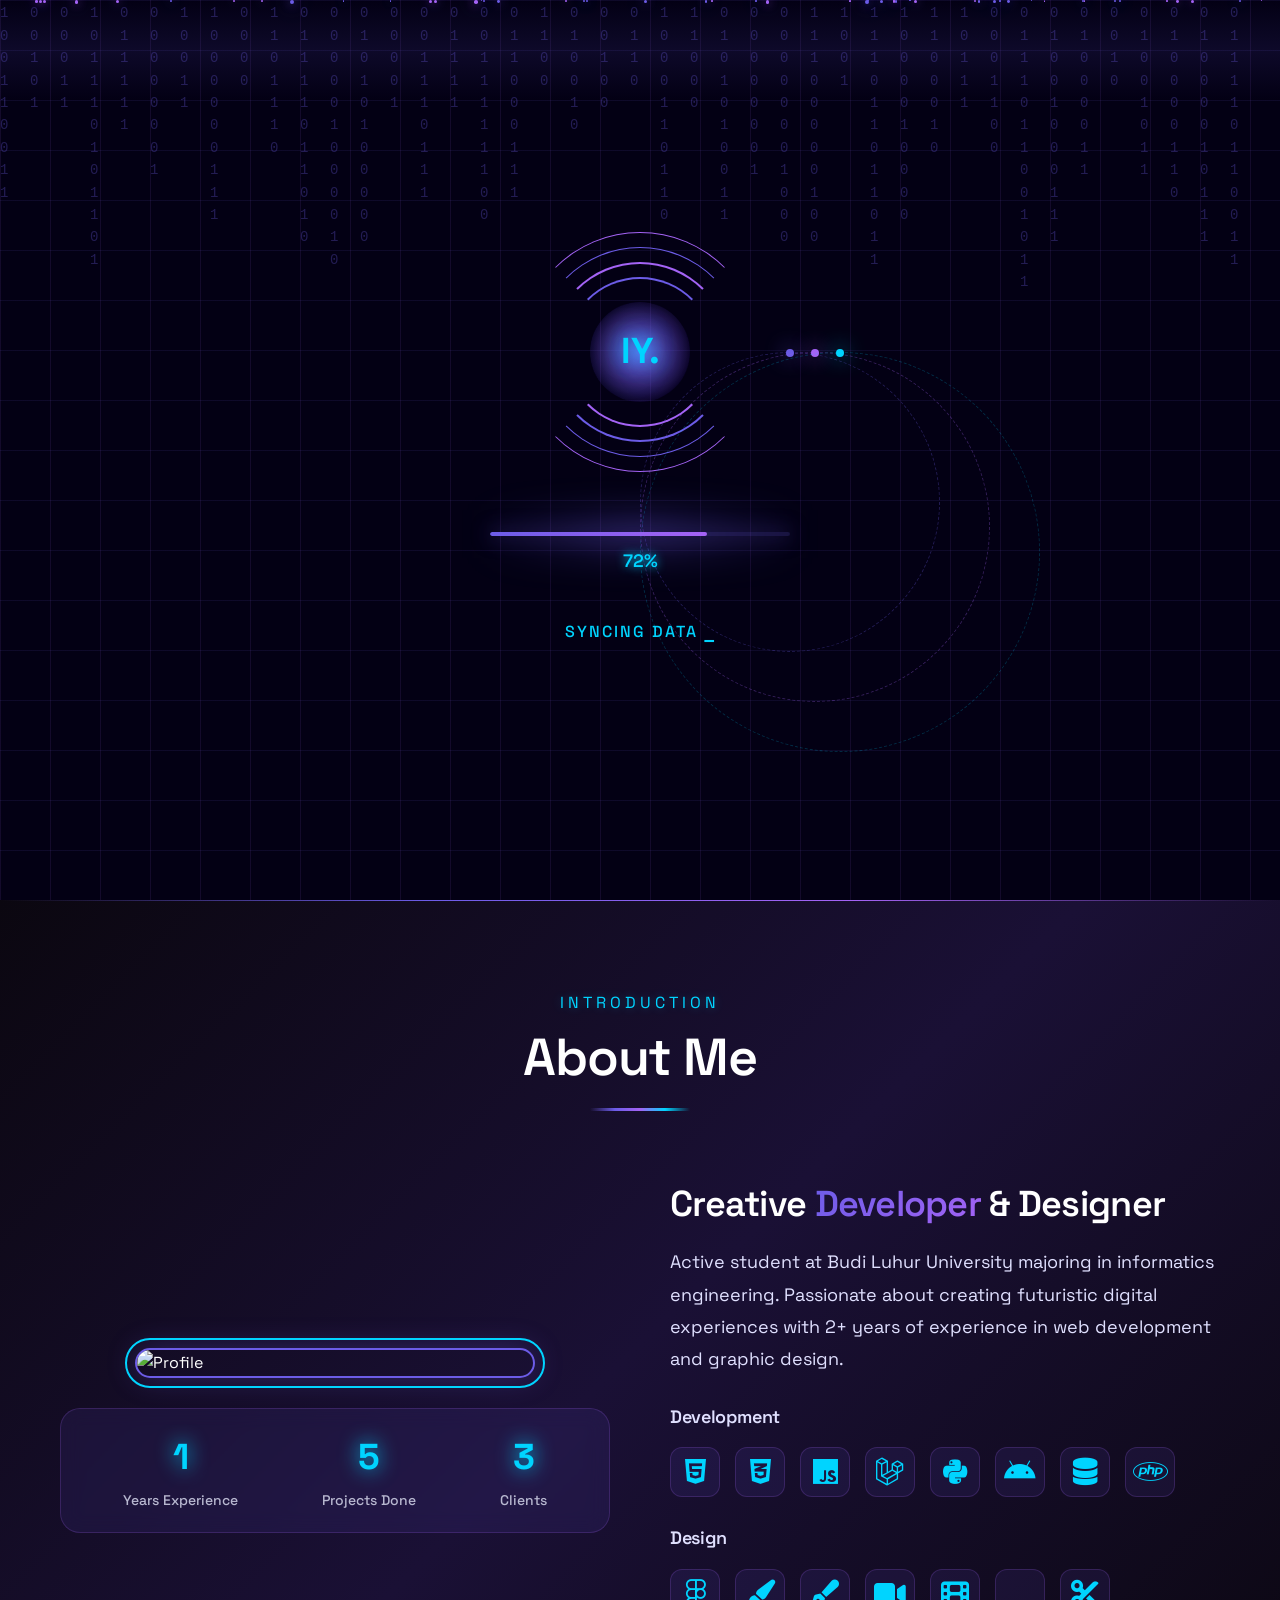
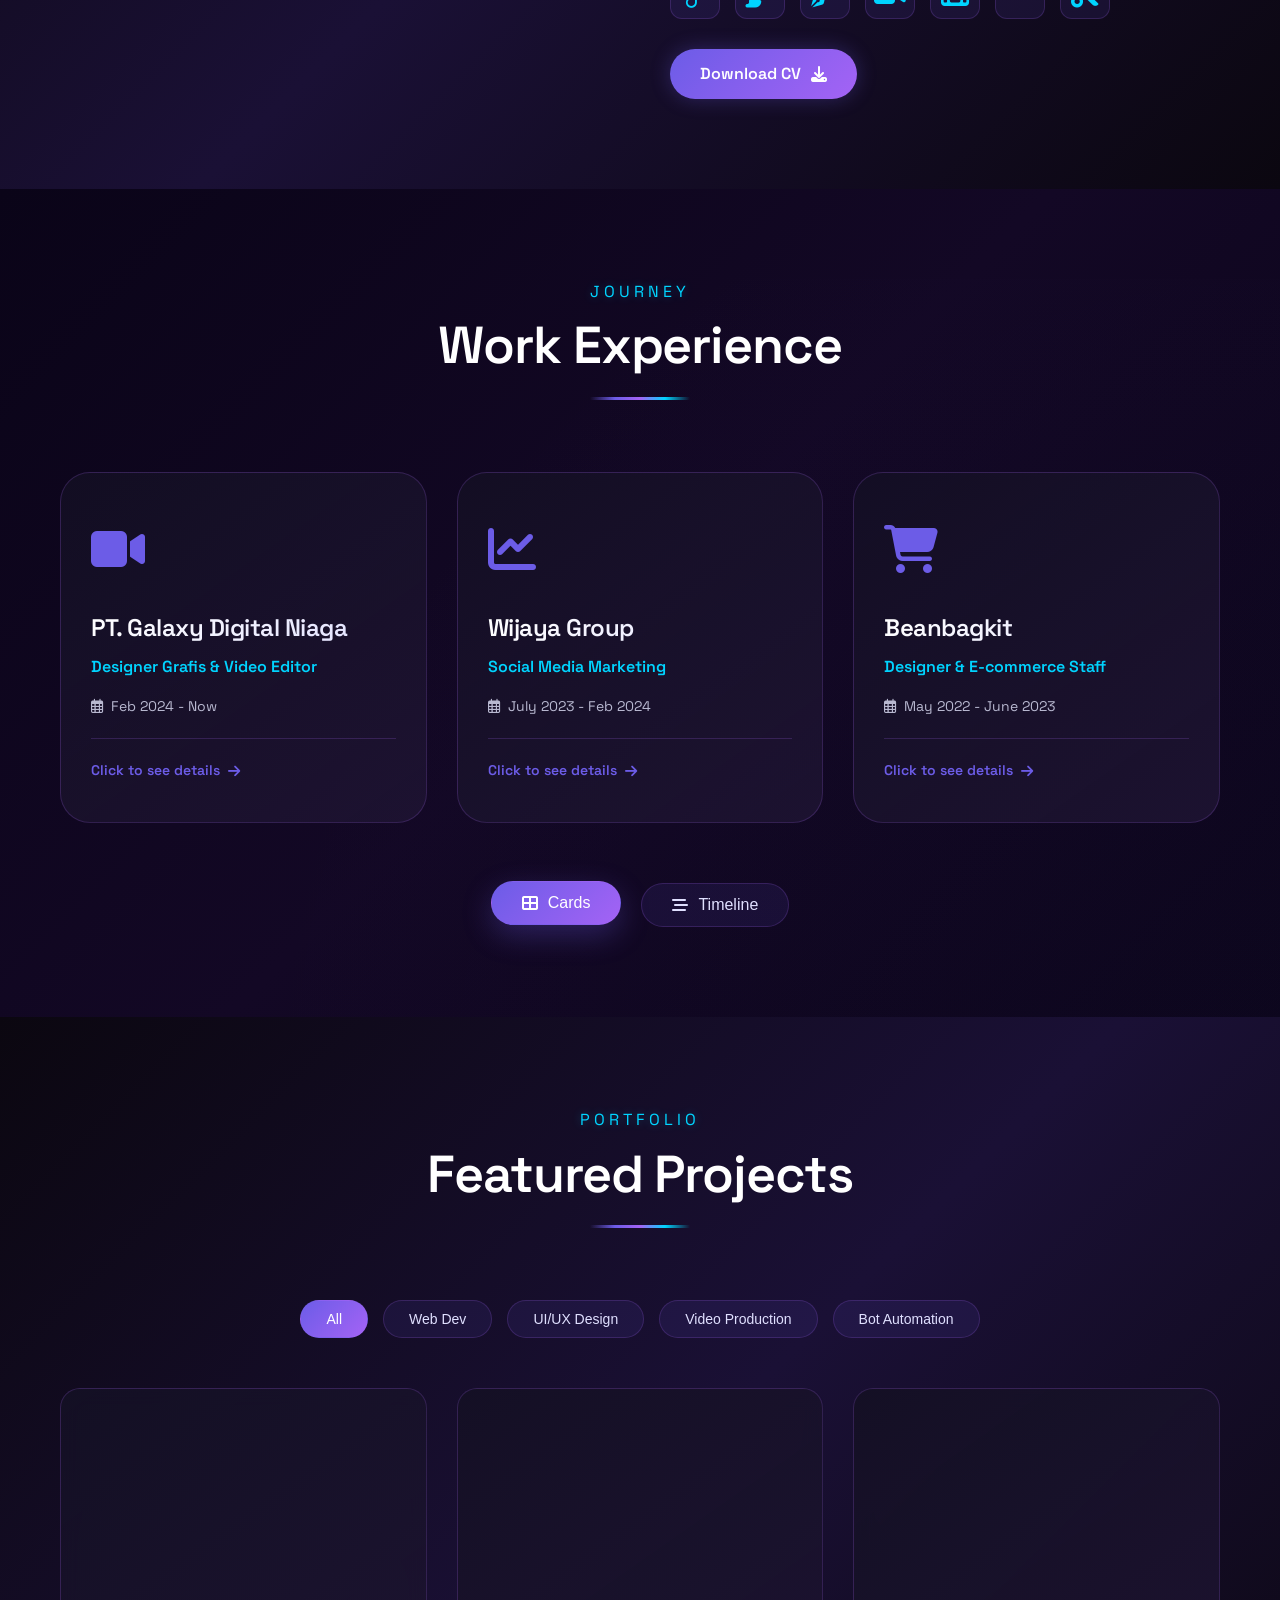
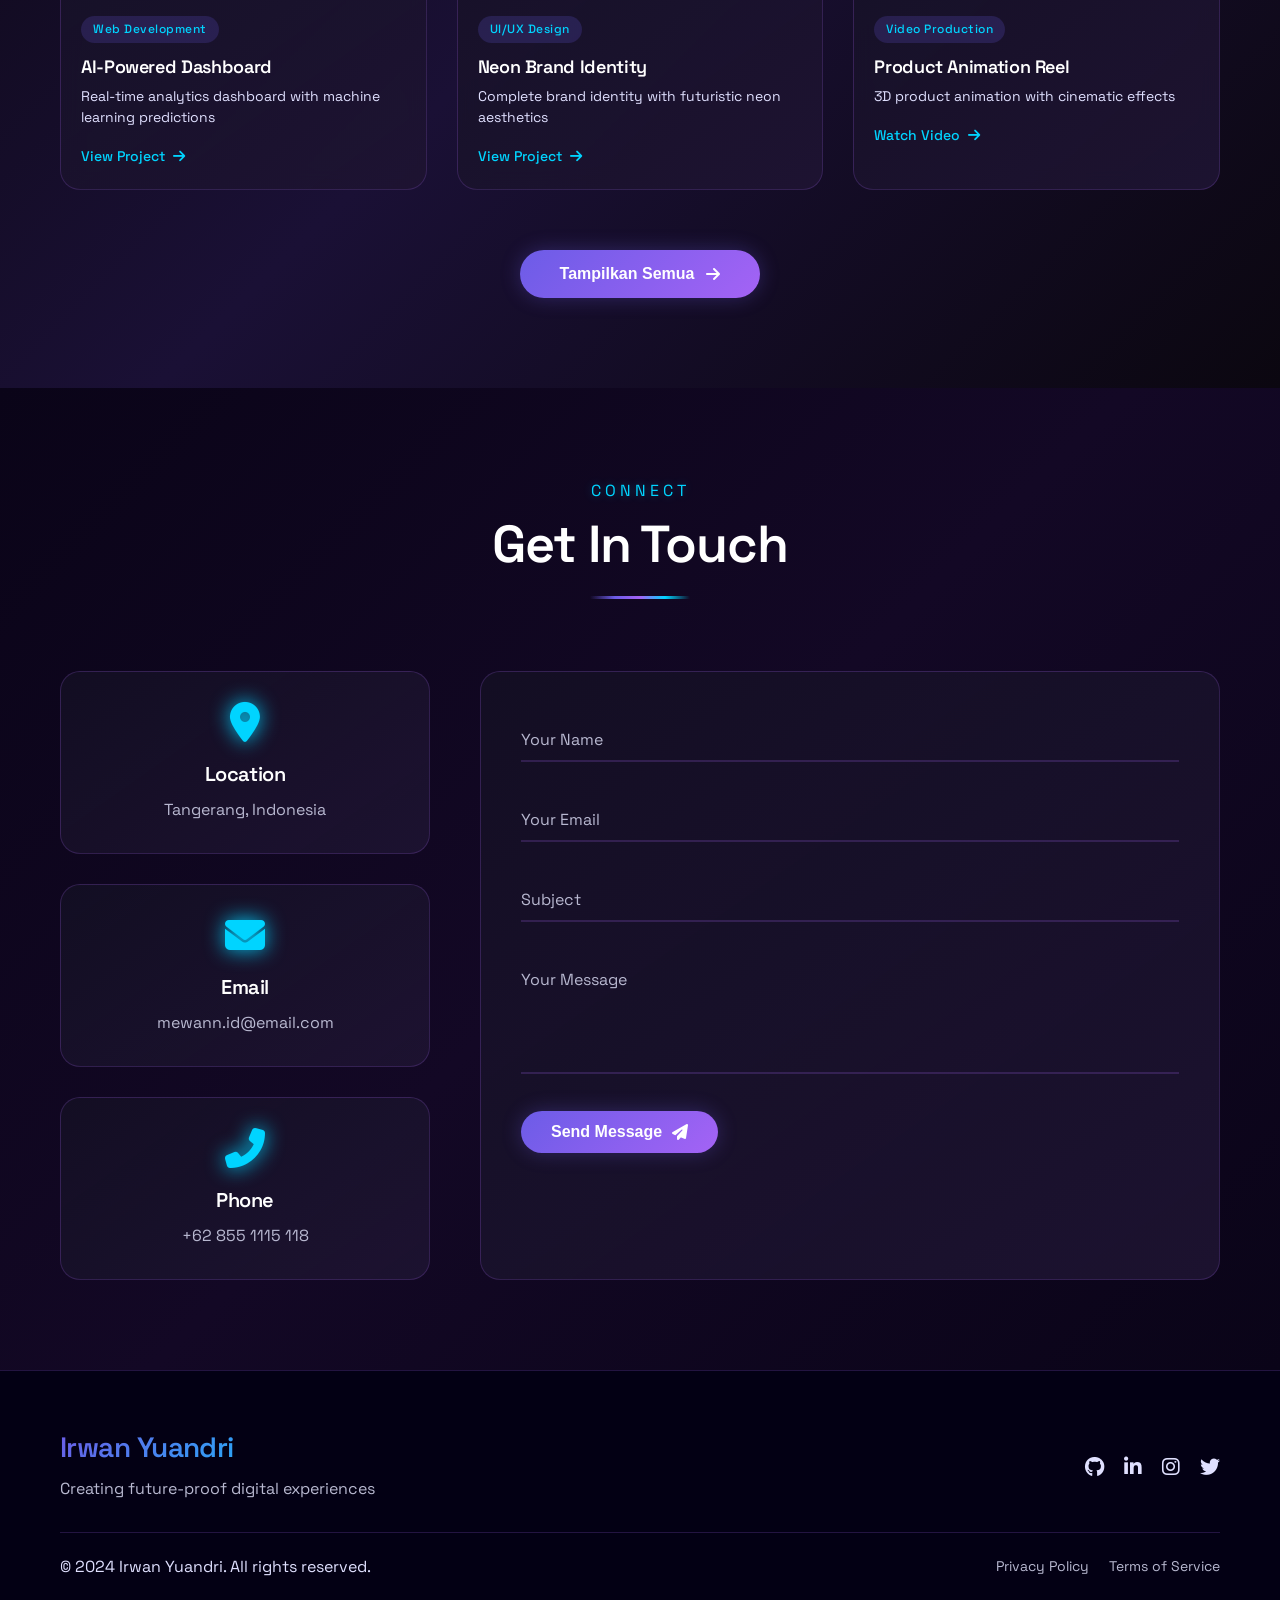
==== commit 21356f40: "Update UI" ====
--- a/index.html
+++ b/index.html
@@ -490,27 +490,36 @@
   </div>
 
   <!-- Projects Section - Grid Layout -->
-<section id="projects" class="projects">
-  <div class="container">
-    <div class="section-header" data-aos="fade-up">
-      <span class="section-subtitle">PORTFOLIO</span>
-      <h2 class="section-title">Featured Projects</h2>
-      <div class="section-line"></div>
-    </div>
-    
-    <div class="projects-filter" data-aos="fade-up">
-      <button class="filter-btn active" data-filter="all">All</button>
-      <button class="filter-btn" data-filter="web">Web Dev</button>
-      <button class="filter-btn" data-filter="design">UI/UX Design</button>
-      <button class="filter-btn" data-filter="video">Video Production</button>
-    </div>
-    
-    <!-- Projects Grid Container -->
-    <div class="projects-grid" id="projectsGrid" data-aos="fade-up">
-      <!-- Projects will be loaded via JavaScript -->
-    </div>
-  </div>
-</section>
+  <section id="projects" class="projects">
+    <div class="container">
+      <div class="section-header" data-aos="fade-up">
+        <span class="section-subtitle">PORTFOLIO</span>
+        <h2 class="section-title">Featured Projects</h2>
+        <div class="section-line"></div>
+      </div>
+      
+      <div class="projects-filter" data-aos="fade-up">
+        <button class="filter-btn active" data-filter="all">All</button>
+        <button class="filter-btn" data-filter="web">Web Dev</button>
+        <button class="filter-btn" data-filter="design">UI/UX Design</button>
+        <button class="filter-btn" data-filter="video">Video Production</button>
+        <button class="filter-btn" data-filter="bot">Bot Automation</button>
+      </div>
+      
+      <!-- Projects Grid Container - Hanya 3 project per kategori -->
+      <div class="projects-grid" id="projectsGrid" data-aos="fade-up">
+        <!-- Projects will be loaded via JavaScript - hanya 3 per kategori -->
+      </div>
+      
+      <!-- Tombol Tampilkan Semua -->
+      <div class="show-all-container" data-aos="fade-up">
+        <button class="btn-show-all" id="showAllProjectsBtn">
+          <span>Tampilkan Semua</span>
+          <i class="fas fa-arrow-right"></i>
+        </button>
+      </div>
+    </div>
+  </section>
 
   <!-- Contact Section -->
   <section id="contact" class="contact">
--- a/style.css
+++ b/style.css
@@ -2369,6 +2369,68 @@
   opacity: 0.5;
 }
 
+/* ===== SHOW ALL BUTTON ===== */
+.show-all-container {
+  text-align: center;
+  margin-top: clamp(40px, 8vh, 60px);
+}
+
+.btn-show-all {
+  padding: clamp(12px, 2.5vw, 15px) clamp(30px, 6vw, 40px);
+  background: linear-gradient(135deg, var(--primary), var(--secondary));
+  border: none;
+  border-radius: 50px;
+  color: var(--text-primary);
+  font-size: clamp(14px, 3vw, 16px);
+  font-weight: 600;
+  cursor: pointer;
+  transition: all 0.3s ease;
+  display: inline-flex;
+  align-items: center;
+  gap: 12px;
+  position: relative;
+  overflow: hidden;
+  box-shadow: 0 0 20px rgba(108, 92, 231, 0.3);
+}
+
+.btn-show-all::before {
+  content: '';
+  position: absolute;
+  top: 50%;
+  left: 50%;
+  width: 0;
+  height: 0;
+  border-radius: 50%;
+  background: rgba(255, 255, 255, 0.2);
+  transform: translate(-50%, -50%);
+  transition: width 0.6s, height 0.6s;
+}
+
+.btn-show-all:hover::before {
+  width: 300px;
+  height: 300px;
+}
+
+.btn-show-all:hover {
+  transform: translateY(-3px);
+  box-shadow: 0 0 40px rgba(164, 99, 245, 0.5);
+}
+
+.btn-show-all i {
+  transition: transform 0.3s ease;
+}
+
+.btn-show-all:hover i {
+  transform: translateX(5px);
+}
+
+@media (max-width: 576px) {
+  .btn-show-all {
+    width: 80%;
+    justify-content: center;
+  }
+}
+
 /* ===== CONTACT SECTION ===== */
 .contact {
   padding: clamp(60px, 10vh, 120px) 0;
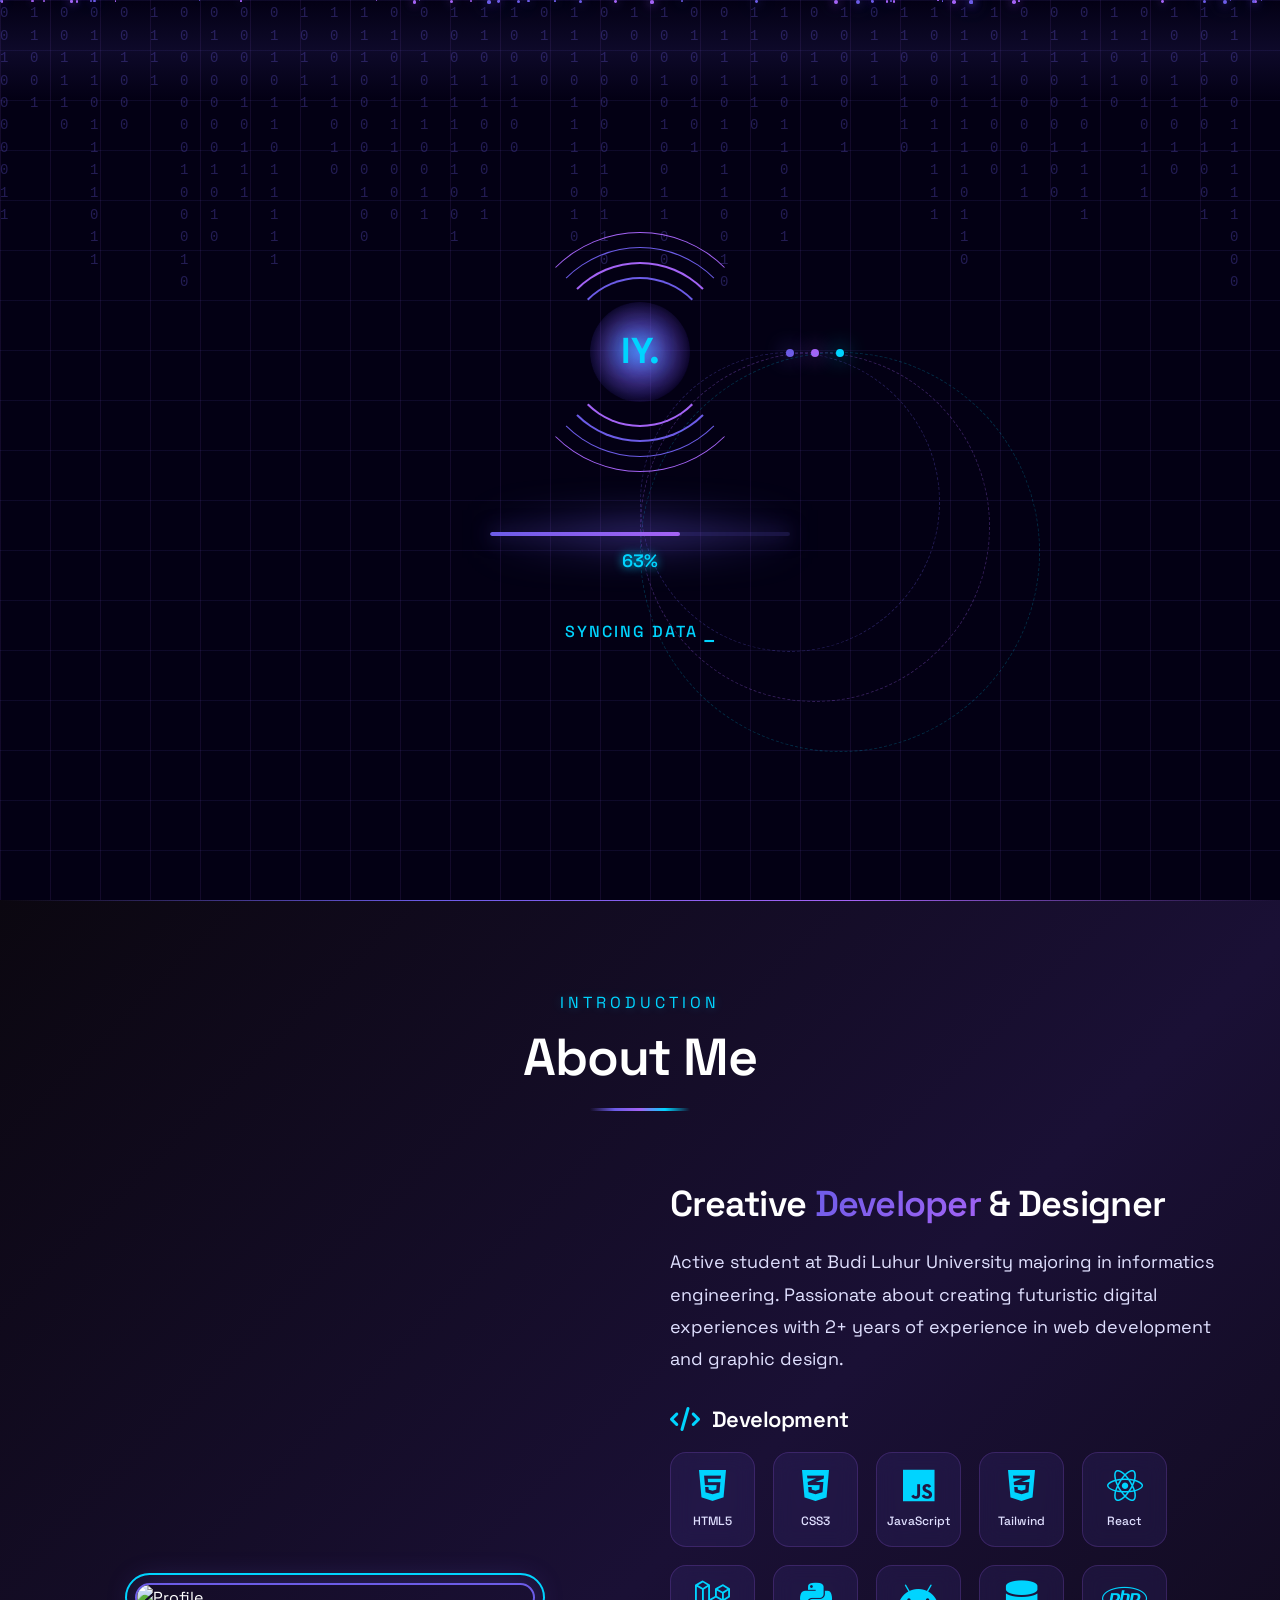
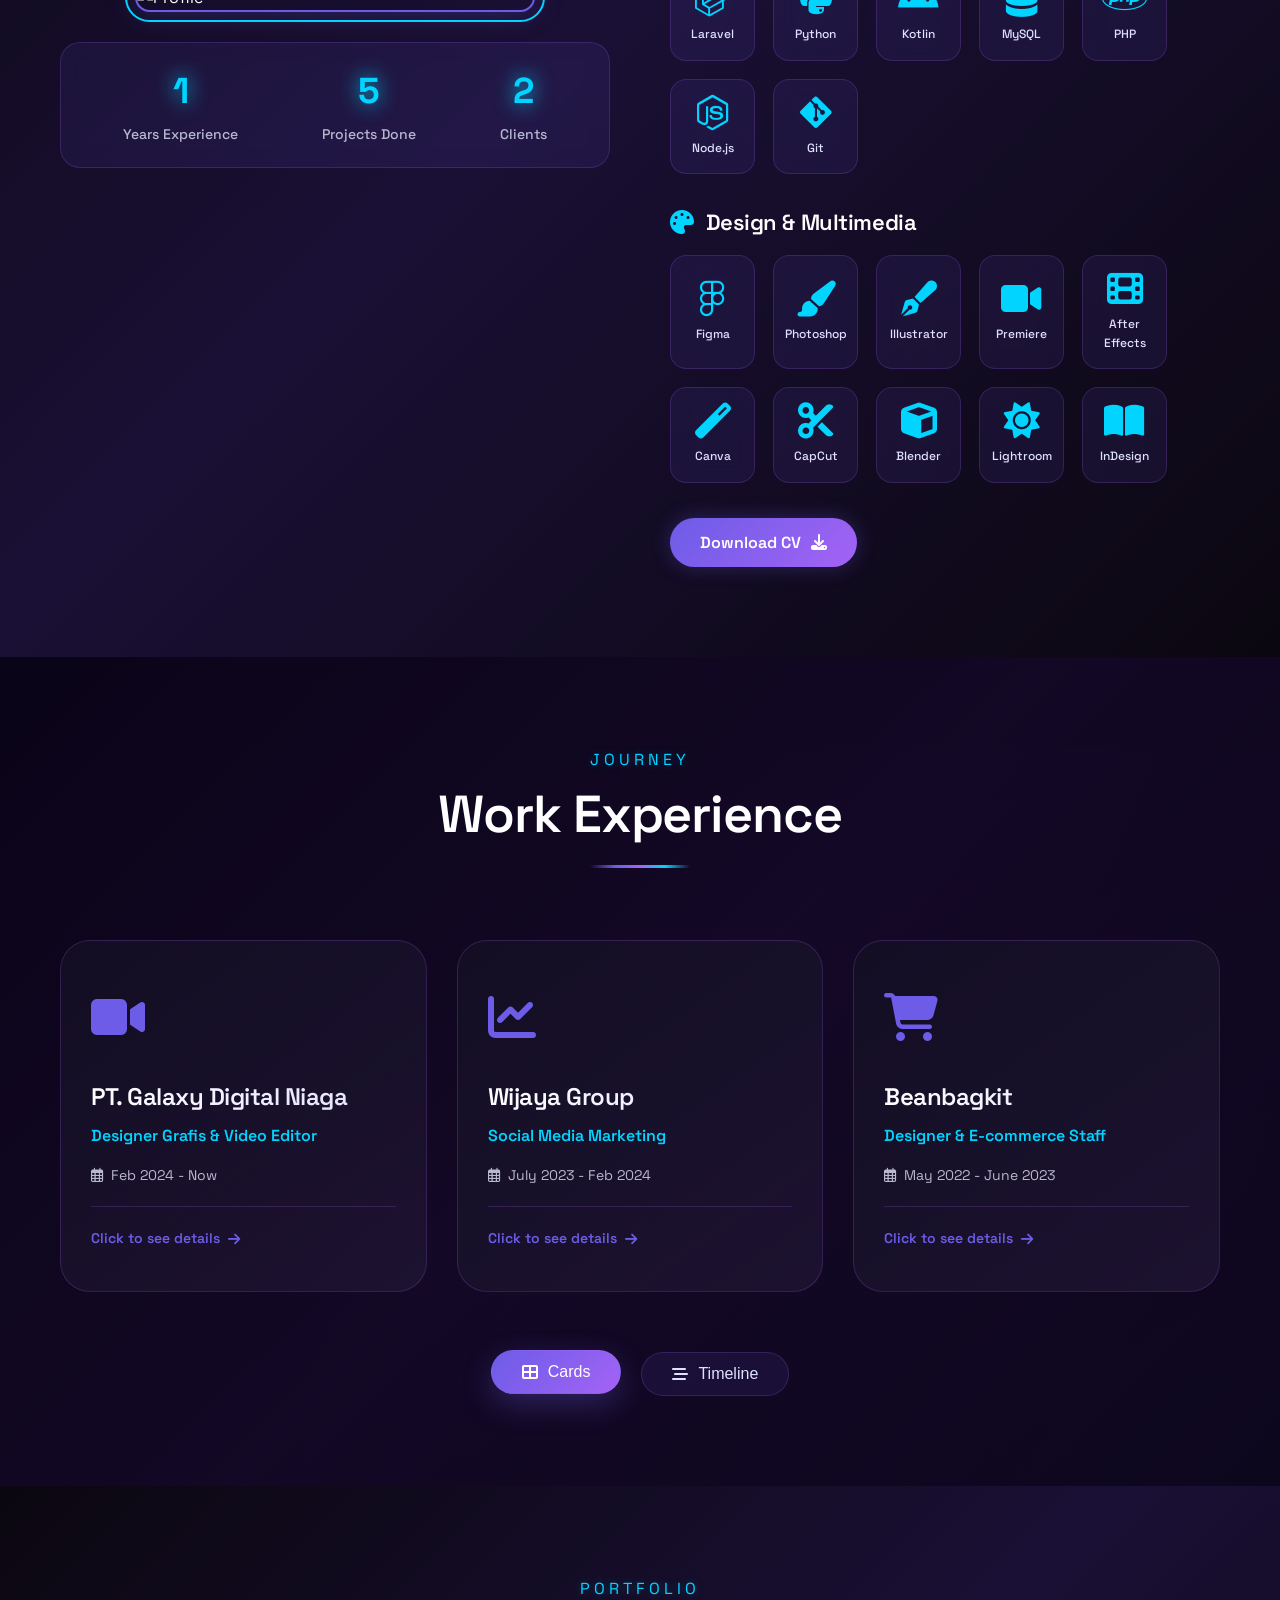
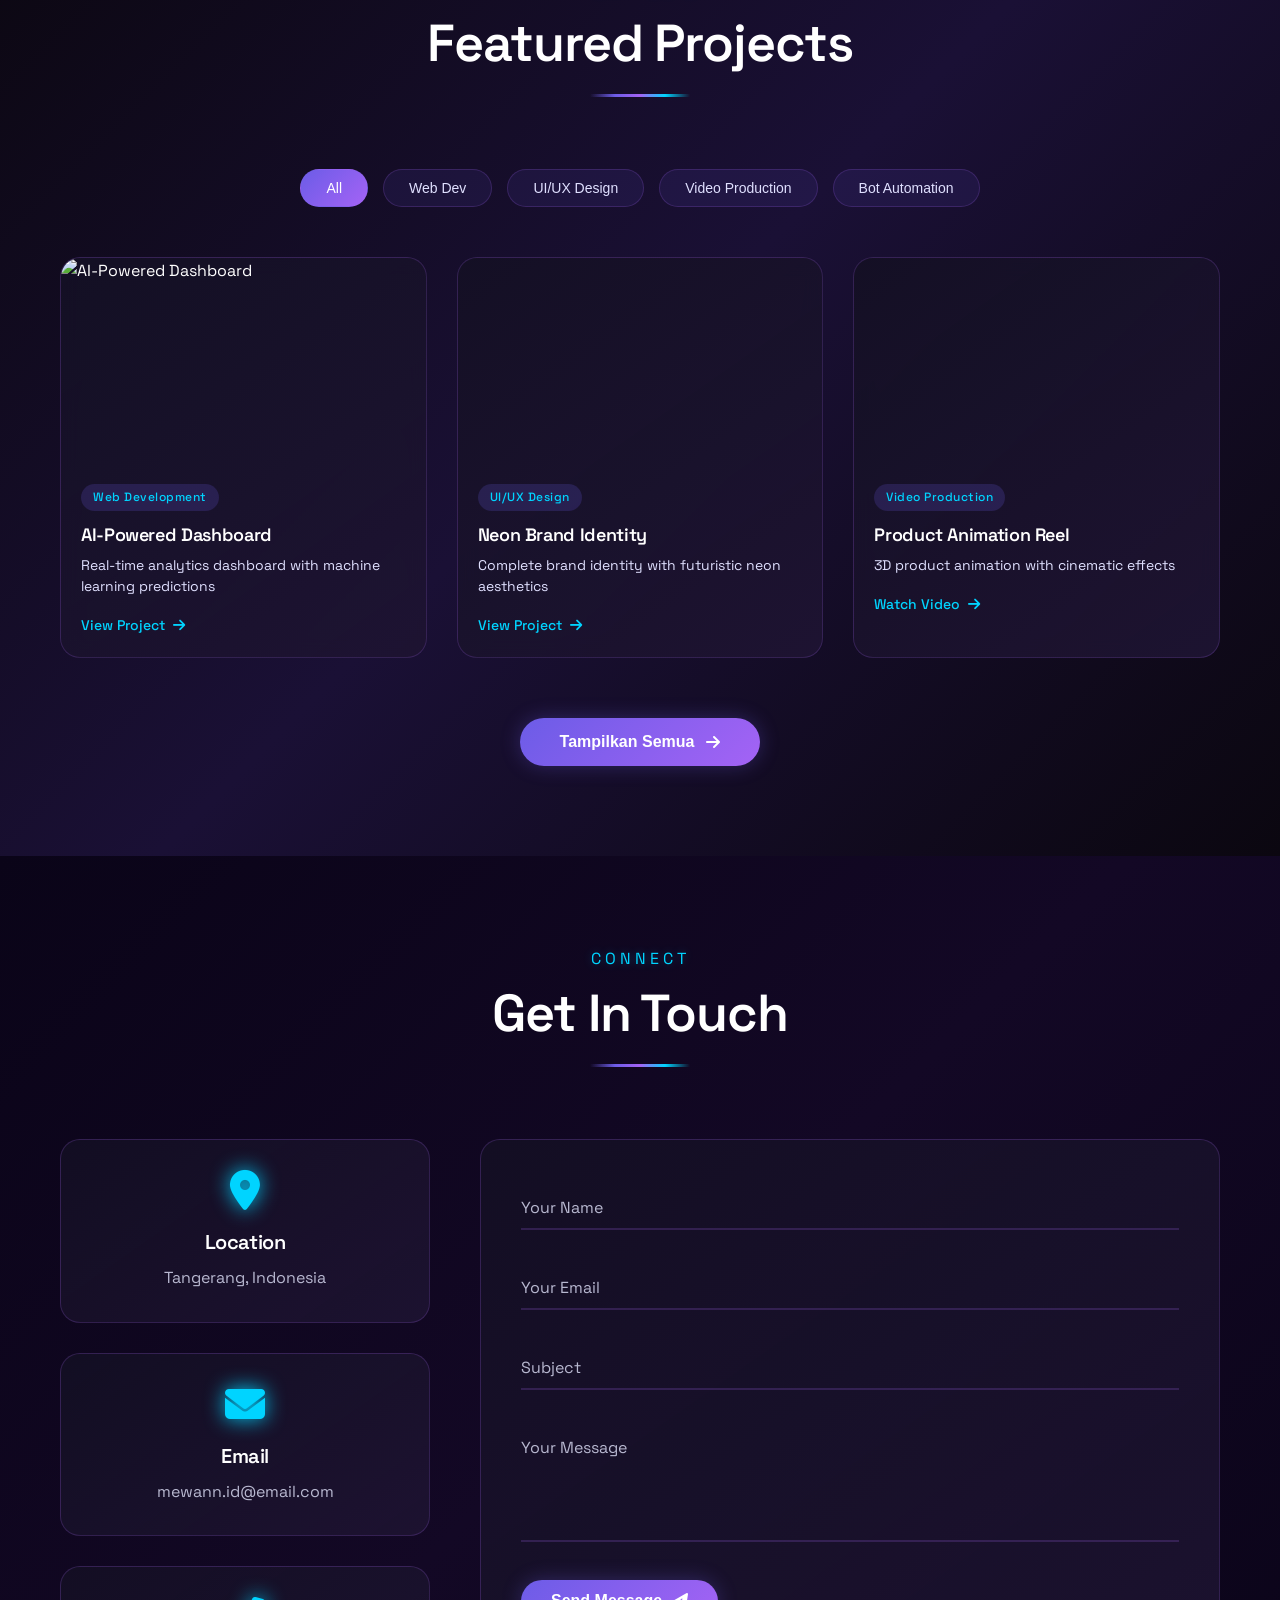
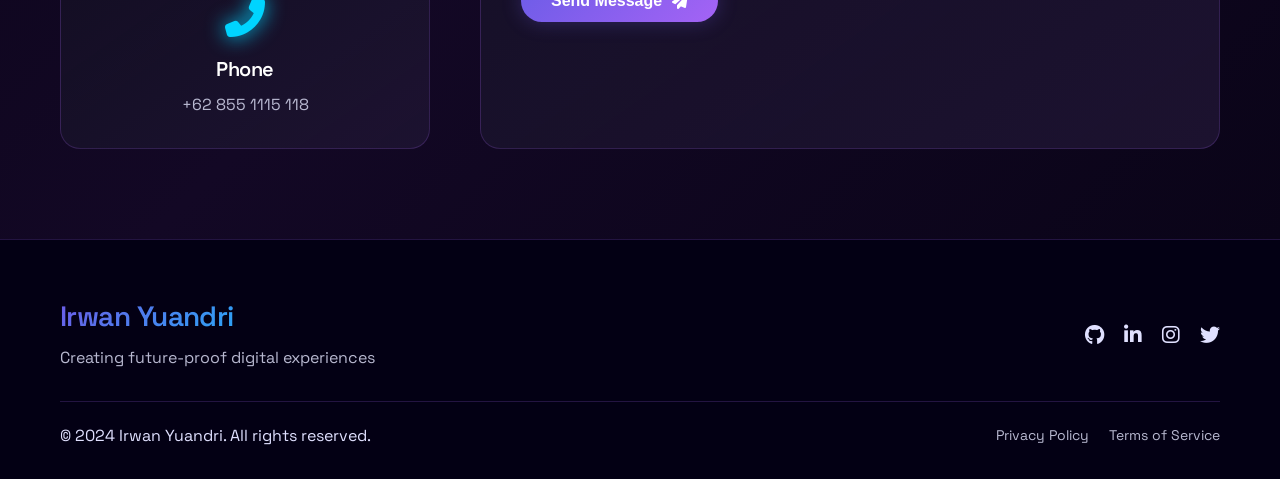
==== commit e6b9ed40: "Update UI" ====
--- a/index.html
+++ b/index.html
@@ -234,63 +234,106 @@
           </p>
           
           <div class="skills-container">
-            <div class="skill-category">
-              <h4>Development</h4>
-              <div class="skill-icons">
-                <div class="skill-icon-item" data-tooltip="HTML5">
-                  <i class="fab fa-html5"></i>
-                </div>
-                <div class="skill-icon-item" data-tooltip="CSS3 & Tailwind">
-                  <i class="fab fa-css3-alt"></i>
-                </div>
-                <div class="skill-icon-item" data-tooltip="JavaScript">
-                  <i class="fab fa-js"></i>
-                </div>
-                <div class="skill-icon-item" data-tooltip="Laravel">
-                  <i class="fab fa-laravel"></i>
-                </div>
-                <div class="skill-icon-item" data-tooltip="Python">
-                  <i class="fab fa-python"></i>
-                </div>
-                <div class="skill-icon-item" data-tooltip="Kotlin">
-                  <i class="fab fa-android"></i>
-                </div>
-                <div class="skill-icon-item" data-tooltip="MySQL">
-                  <i class="fas fa-database"></i>
-                </div>
-                <div class="skill-icon-item" data-tooltip="PHP">
-                  <i class="fab fa-php"></i>
-                </div>
-              </div>
-            </div>
-            
-            <div class="skill-category">
-              <h4>Design</h4>
-              <div class="skill-icons">
-                <div class="skill-icon-item" data-tooltip="Figma">
-                  <i class="fab fa-figma"></i>
-                </div>
-                <div class="skill-icon-item" data-tooltip="Photoshop">
-                  <i class="fas fa-paint-brush"></i>
-                </div>
-                <div class="skill-icon-item" data-tooltip="Illustrator">
-                  <i class="fas fa-pen-fancy"></i>
-                </div>
-                <div class="skill-icon-item" data-tooltip="Premiere Pro">
-                  <i class="fas fa-video"></i>
-                </div>
-                <div class="skill-icon-item" data-tooltip="After Effects">
-                  <i class="fas fa-film"></i>
-                </div>
-                <div class="skill-icon-item" data-tooltip="Canva">
-                  <i class="fas fa-paint-bucket"></i>
-                </div>
-                <div class="skill-icon-item" data-tooltip="CapCut">
-                  <i class="fas fa-cut"></i>
-                </div>
-              </div>
-            </div>
-          </div>
+  <div class="skill-category">
+    <h4><i class="fas fa-code"></i> Development</h4>
+    <div class="skill-icons">
+      <div class="skill-icon-item" data-tooltip="HTML5">
+        <i class="fab fa-html5"></i>
+        <span class="skill-name">HTML5</span>
+      </div>
+      <div class="skill-icon-item" data-tooltip="CSS3">
+        <i class="fab fa-css3-alt"></i>
+        <span class="skill-name">CSS3</span>
+      </div>
+      <div class="skill-icon-item" data-tooltip="JavaScript">
+        <i class="fab fa-js"></i>
+        <span class="skill-name">JavaScript</span>
+      </div>
+      <div class="skill-icon-item" data-tooltip="Tailwind CSS">
+        <i class="fab fa-css3-alt"></i>
+        <span class="skill-name">Tailwind</span>
+      </div>
+      <div class="skill-icon-item" data-tooltip="React">
+        <i class="fab fa-react"></i>
+        <span class="skill-name">React</span>
+      </div>
+      <div class="skill-icon-item" data-tooltip="Laravel">
+        <i class="fab fa-laravel"></i>
+        <span class="skill-name">Laravel</span>
+      </div>
+      <div class="skill-icon-item" data-tooltip="Python">
+        <i class="fab fa-python"></i>
+        <span class="skill-name">Python</span>
+      </div>
+      <div class="skill-icon-item" data-tooltip="Kotlin">
+        <i class="fab fa-android"></i>
+        <span class="skill-name">Kotlin</span>
+      </div>
+      <div class="skill-icon-item" data-tooltip="MySQL">
+        <i class="fas fa-database"></i>
+        <span class="skill-name">MySQL</span>
+      </div>
+      <div class="skill-icon-item" data-tooltip="PHP">
+        <i class="fab fa-php"></i>
+        <span class="skill-name">PHP</span>
+      </div>
+      <div class="skill-icon-item" data-tooltip="Node.js">
+        <i class="fab fa-node-js"></i>
+        <span class="skill-name">Node.js</span>
+      </div>
+      <div class="skill-icon-item" data-tooltip="Git">
+        <i class="fab fa-git-alt"></i>
+        <span class="skill-name">Git</span>
+      </div>
+    </div>
+  </div>
+  
+  <div class="skill-category">
+    <h4><i class="fas fa-palette"></i> Design & Multimedia</h4>
+    <div class="skill-icons">
+      <div class="skill-icon-item" data-tooltip="Figma">
+        <i class="fab fa-figma"></i>
+        <span class="skill-name">Figma</span>
+      </div>
+      <div class="skill-icon-item" data-tooltip="Adobe Photoshop">
+        <i class="fas fa-paint-brush"></i>
+        <span class="skill-name">Photoshop</span>
+      </div>
+      <div class="skill-icon-item" data-tooltip="Adobe Illustrator">
+        <i class="fas fa-pen-fancy"></i>
+        <span class="skill-name">Illustrator</span>
+      </div>
+      <div class="skill-icon-item" data-tooltip="Premiere Pro">
+        <i class="fas fa-video"></i>
+        <span class="skill-name">Premiere</span>
+      </div>
+      <div class="skill-icon-item" data-tooltip="After Effects">
+        <i class="fas fa-film"></i>
+        <span class="skill-name">After Effects</span>
+      </div>
+      <div class="skill-icon-item" data-tooltip="Canva">
+        <i class="fas fa-magic"></i>
+        <span class="skill-name">Canva</span>
+      </div>
+      <div class="skill-icon-item" data-tooltip="CapCut">
+        <i class="fas fa-cut"></i>
+        <span class="skill-name">CapCut</span>
+      </div>
+      <div class="skill-icon-item" data-tooltip="Blender 3D">
+        <i class="fas fa-cube"></i>
+        <span class="skill-name">Blender</span>
+      </div>
+      <div class="skill-icon-item" data-tooltip="Lightroom">
+        <i class="fas fa-sun"></i>
+        <span class="skill-name">Lightroom</span>
+      </div>
+      <div class="skill-icon-item" data-tooltip="InDesign">
+        <i class="fas fa-book-open"></i>
+        <span class="skill-name">InDesign</span>
+      </div>
+    </div>
+  </div>
+</div>
           
           <a href="https://drive.google.com/uc?export=download&id=1vacaa5InE3tuPBr5mpcsdtifqypLmNlp" class="btn btn-primary">
             <span>Download CV</span>
--- a/style.css
+++ b/style.css
@@ -1521,82 +1521,165 @@
   font-size: clamp(16px, 3vw, 18px);
 }
 
-/* ===== SKILL ICONS WITH TOOLTIP ===== */
+/* ===== SKILL ICONS WITH TOOLTIP - IMPROVED ===== */
 .skills-container {
   margin-bottom: 30px;
 }
 
 .skill-category {
-  margin-bottom: 30px;
+  margin-bottom: 35px;
 }
 
 .skill-category h4 {
   margin-bottom: 20px;
-  font-size: clamp(16px, 3vw, 18px);
-  color: var(--text-secondary);
+  font-size: clamp(18px, 4vw, 22px);
+  color: var(--text-primary);
+  display: flex;
+  align-items: center;
+  gap: 12px;
+}
+
+.skill-category h4 i {
+  color: var(--accent-3);
+  font-size: clamp(20px, 4vw, 24px);
 }
 
 .skill-icons {
   display: flex;
   flex-wrap: wrap;
-  gap: clamp(10px, 2vw, 15px);
-}
-
-@media (max-width: 768px) {
-  .skill-icons {
-    justify-content: center;
-  }
+  gap: clamp(12px, 3vw, 18px);
 }
 
 .skill-icon-item {
   position: relative;
-  width: clamp(40px, 8vw, 50px);
-  height: clamp(40px, 8vw, 50px);
-  background: var(--glass-bg);
-  border: 1px solid var(--glass-border);
-  border-radius: 12px;
-  display: flex;
+  display: flex;
+  flex-direction: column;
   align-items: center;
   justify-content: center;
-  font-size: clamp(22px, 5vw, 28px);
+  gap: 8px;
+  width: clamp(70px, 15vw, 85px);
+  padding: clamp(12px, 2.5vw, 15px) clamp(8px, 2vw, 10px);
+  background: var(--glass-bg);
+  backdrop-filter: blur(10px);
+  border: 1px solid var(--glass-border);
+  border-radius: 16px;
+  transition: all 0.3s ease;
+  cursor: pointer;
+}
+
+.skill-icon-item i {
+  font-size: clamp(28px, 6vw, 36px);
   color: var(--accent-3);
-  transition: var(--transition);
-  cursor: pointer;
+  transition: all 0.3s ease;
+}
+
+.skill-name {
+  font-size: clamp(10px, 2.5vw, 12px);
+  font-weight: 500;
+  color: var(--text-secondary);
+  text-align: center;
+  transition: all 0.3s ease;
 }
 
 .skill-icon-item:hover {
-  transform: translateY(-5px);
+  transform: translateY(-8px);
   background: linear-gradient(135deg, var(--primary), var(--secondary));
+  border-color: transparent;
+  box-shadow: 0 10px 25px rgba(108, 92, 231, 0.4);
+}
+
+.skill-icon-item:hover i {
   color: var(--text-primary);
-  border-color: transparent;
-  box-shadow: 0 10px 20px rgba(108, 92, 231, 0.3);
-}
-
-.skill-icon-item::before {
-  content: attr(data-tooltip);
-  position: absolute;
-  bottom: -30px;
-  left: 50%;
-  transform: translateX(-50%);
-  padding: 4px 10px;
-  background: var(--bg-darker);
+  transform: scale(1.1);
+}
+
+.skill-icon-item:hover .skill-name {
   color: var(--text-primary);
-  font-size: clamp(10px, 2vw, 12px);
-  border-radius: 20px;
-  white-space: nowrap;
-  opacity: 0;
-  visibility: hidden;
-  transition: all 0.3s ease;
-  border: 1px solid var(--glass-border);
-  box-shadow: 0 5px 15px rgba(0, 0, 0, 0.2);
-  z-index: 10;
-}
-
+}
+
+/* Tooltip untuk desktop */
 @media (min-width: 769px) {
+  .skill-icon-item {
+    position: relative;
+  }
+  
+  .skill-icon-item::before {
+    content: attr(data-tooltip);
+    position: absolute;
+    bottom: -35px;
+    left: 50%;
+    transform: translateX(-50%);
+    padding: 5px 12px;
+    background: var(--bg-darker);
+    color: var(--accent-3);
+    font-size: 11px;
+    font-weight: 500;
+    border-radius: 20px;
+    white-space: nowrap;
+    opacity: 0;
+    visibility: hidden;
+    transition: all 0.3s ease;
+    border: 1px solid var(--primary);
+    box-shadow: 0 5px 15px rgba(0, 0, 0, 0.2);
+    z-index: 10;
+    pointer-events: none;
+  }
+  
   .skill-icon-item:hover::before {
     opacity: 1;
     visibility: visible;
     bottom: -40px;
+  }
+}
+
+/* Responsive untuk tablet */
+@media (max-width: 768px) {
+  .skill-icons {
+    gap: 12px;
+    justify-content: center;
+  }
+  
+  .skill-icon-item {
+    width: calc(25% - 12px);
+    min-width: 75px;
+    padding: 12px 8px;
+  }
+  
+  .skill-icon-item i {
+    font-size: 28px;
+  }
+  
+  .skill-name {
+    font-size: 10px;
+  }
+}
+
+/* Responsive untuk mobile */
+@media (max-width: 576px) {
+  .skill-icons {
+    gap: 10px;
+  }
+  
+  .skill-icon-item {
+    width: calc(33.33% - 10px);
+    min-width: 85px;
+    padding: 10px 6px;
+  }
+  
+  .skill-icon-item i {
+    font-size: 26px;
+  }
+  
+  .skill-name {
+    font-size: 9px;
+  }
+}
+
+/* Responsive untuk mobile kecil */
+@media (max-width: 400px) {
+  .skill-icon-item {
+    width: calc(50% - 10px);
+    min-width: 100px;
   }
 }
 
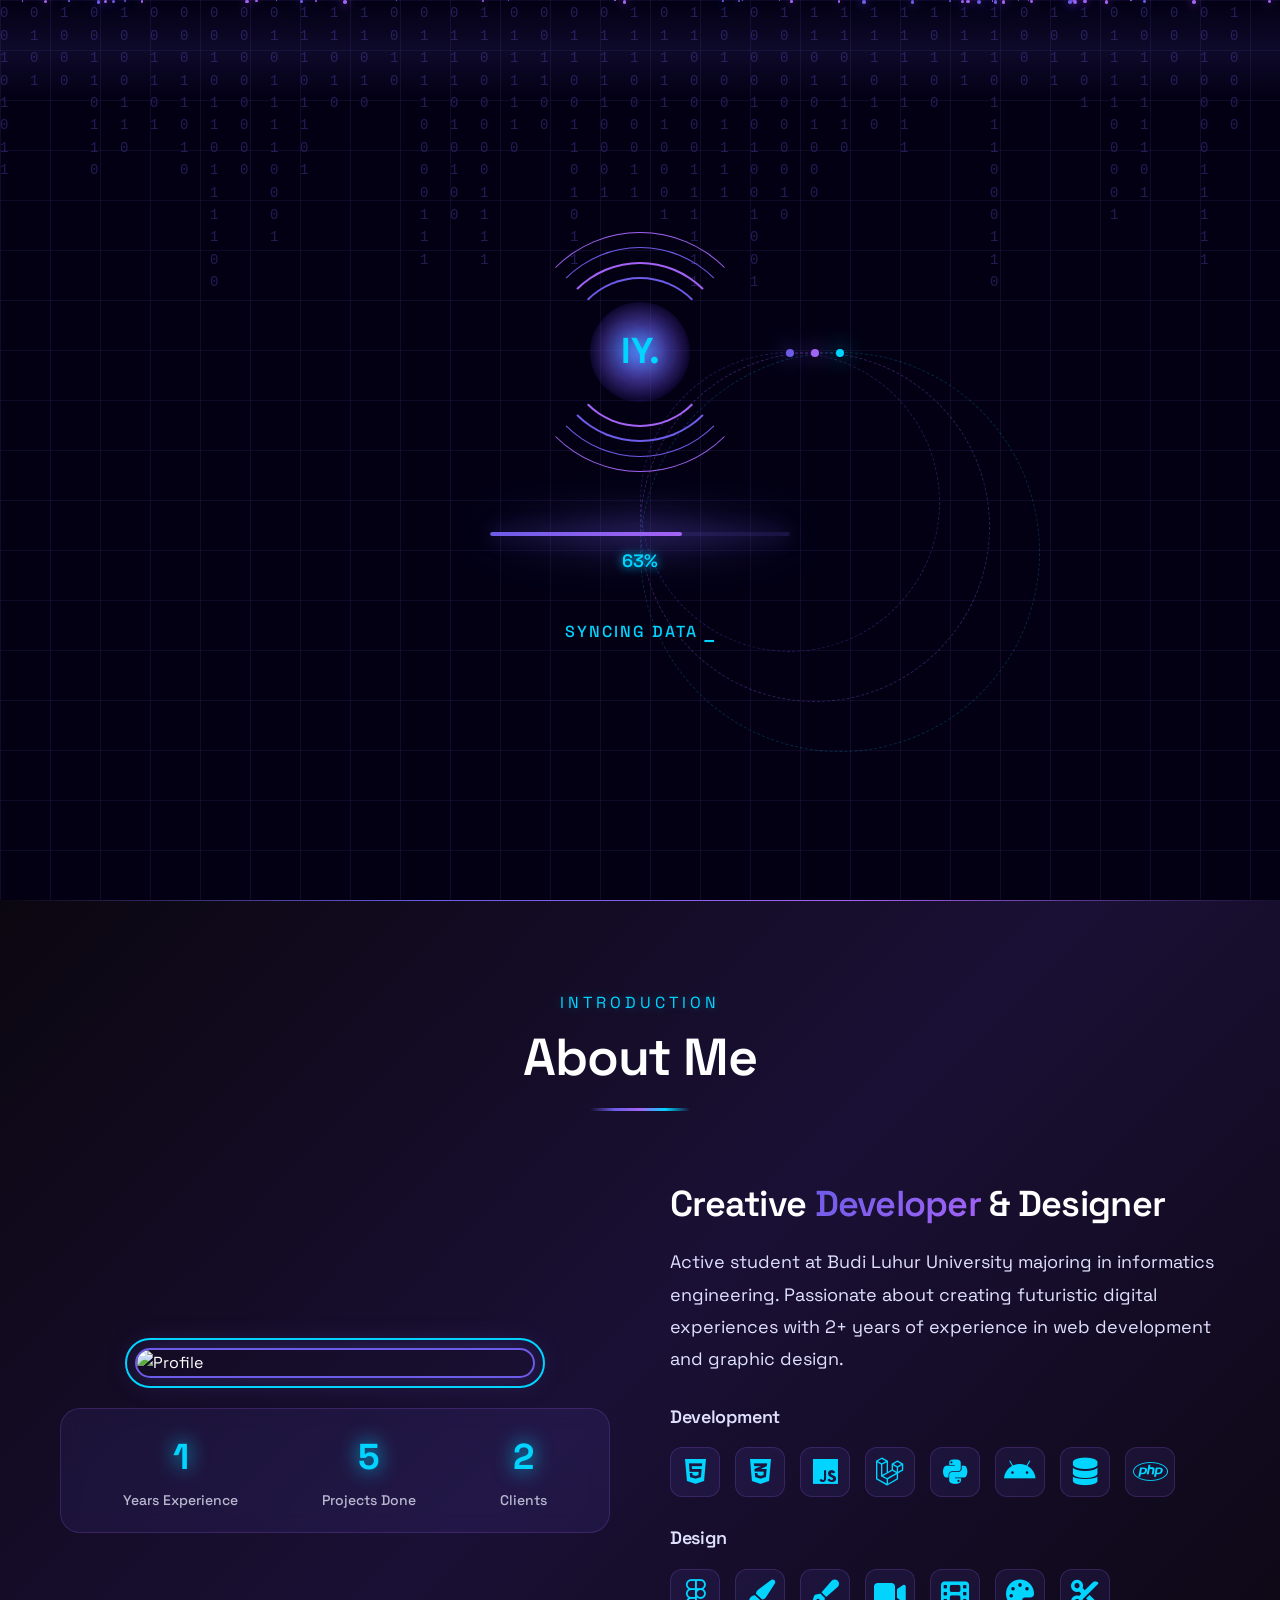
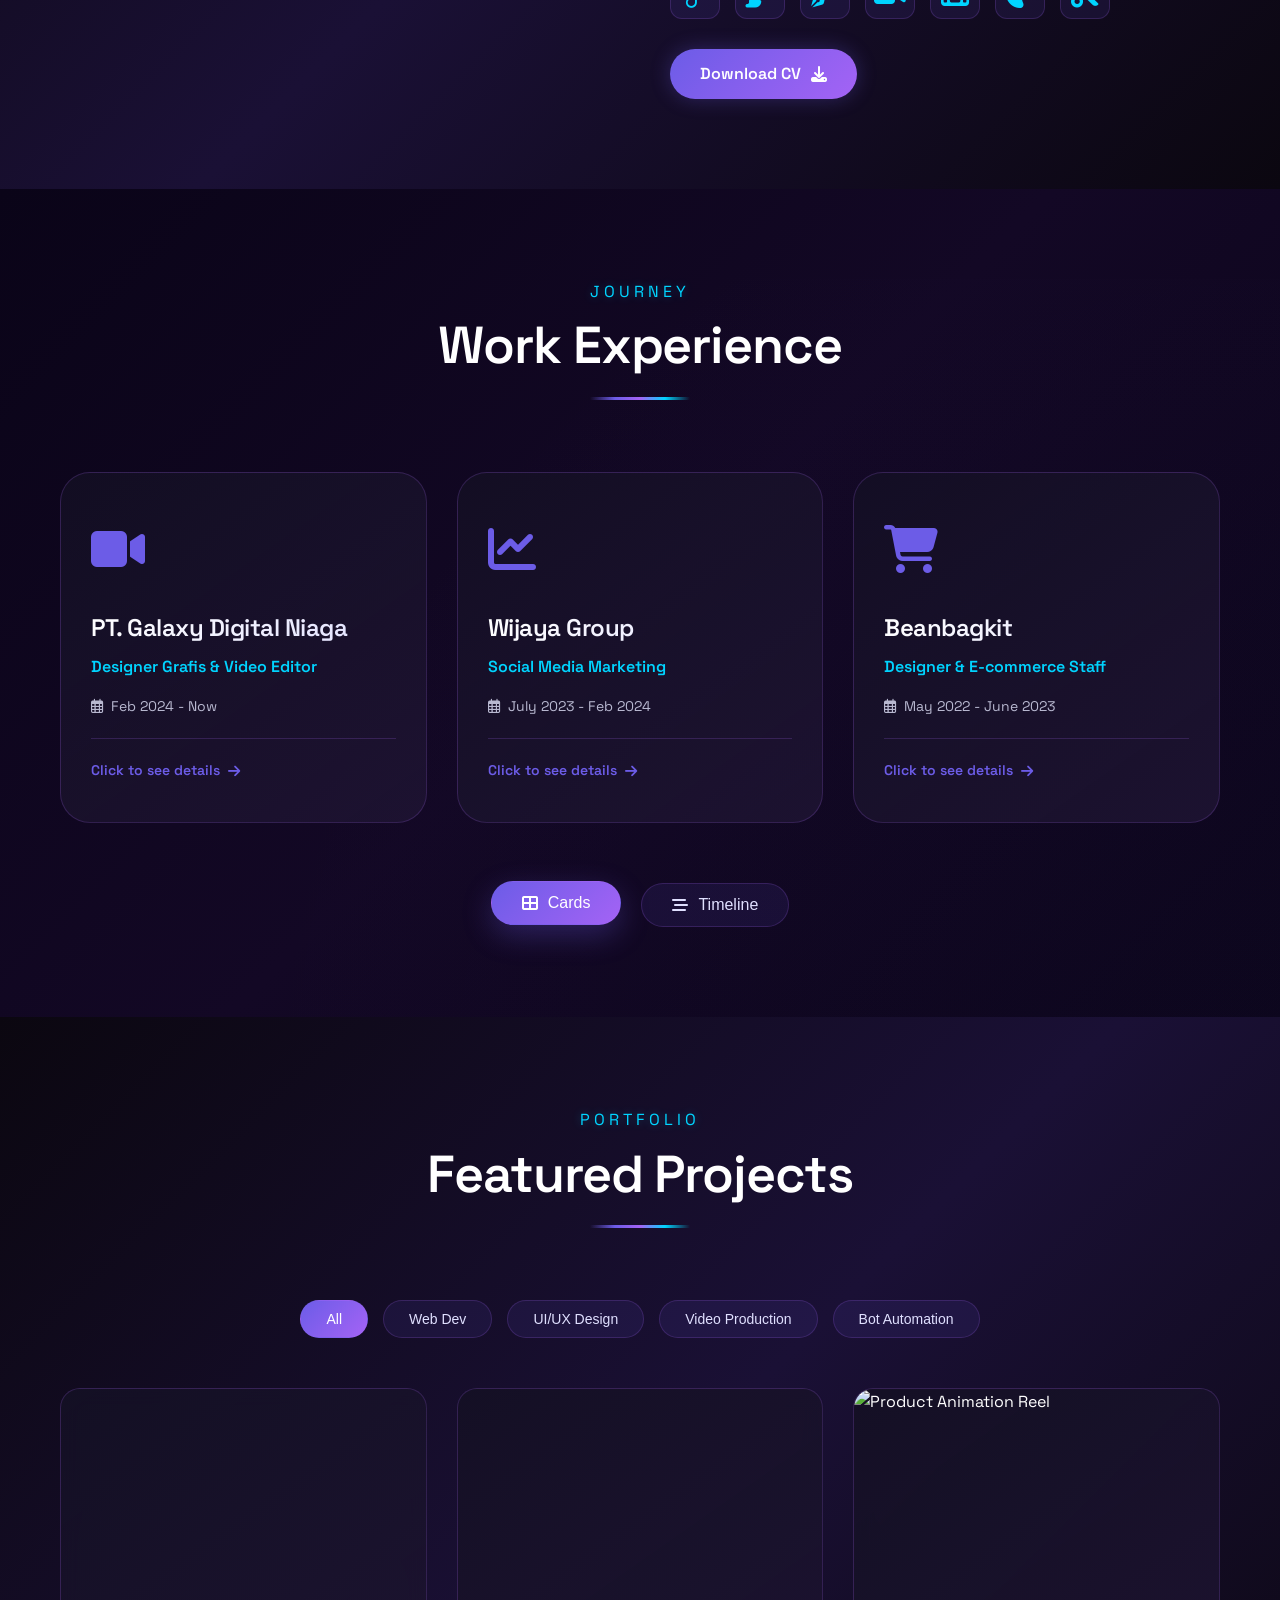
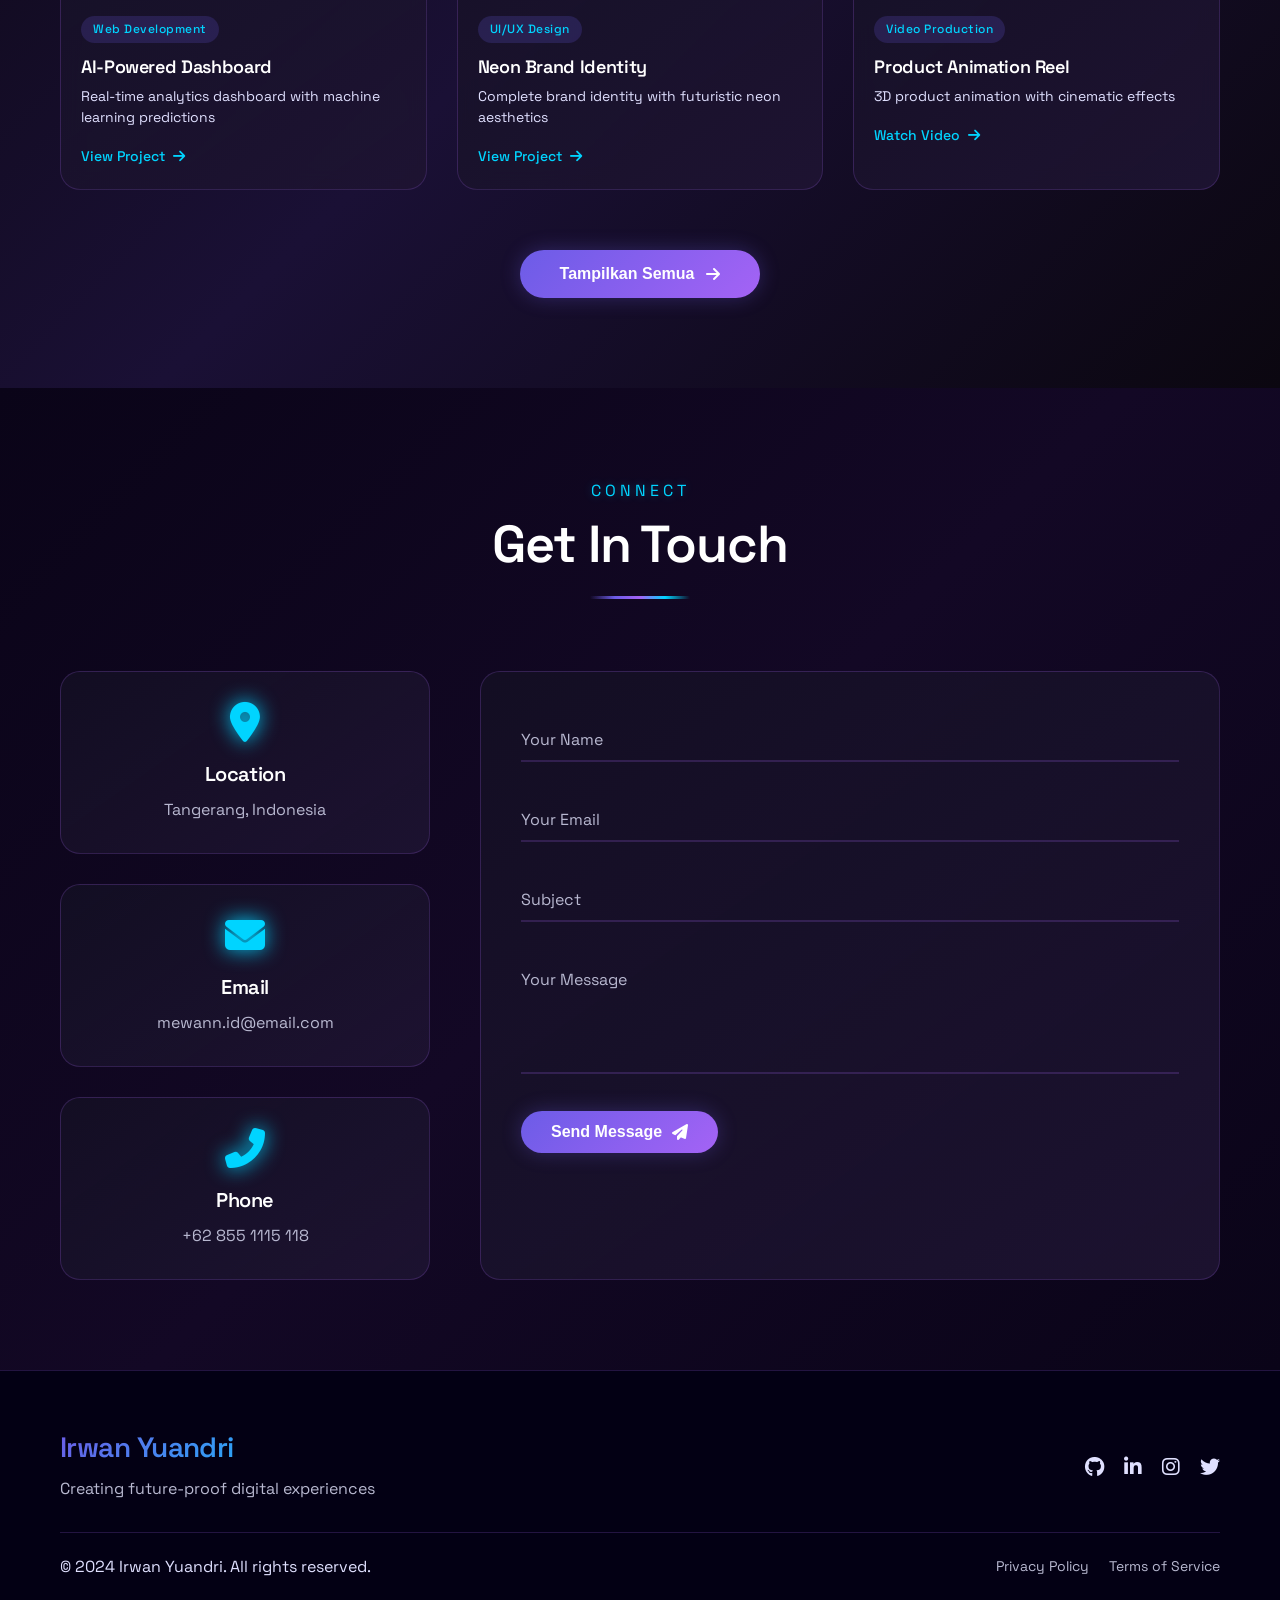
==== commit db915e32: "Update UI" ====
--- a/index.html
+++ b/index.html
@@ -234,106 +234,63 @@
           </p>
           
           <div class="skills-container">
-  <div class="skill-category">
-    <h4><i class="fas fa-code"></i> Development</h4>
-    <div class="skill-icons">
-      <div class="skill-icon-item" data-tooltip="HTML5">
-        <i class="fab fa-html5"></i>
-        <span class="skill-name">HTML5</span>
-      </div>
-      <div class="skill-icon-item" data-tooltip="CSS3">
-        <i class="fab fa-css3-alt"></i>
-        <span class="skill-name">CSS3</span>
-      </div>
-      <div class="skill-icon-item" data-tooltip="JavaScript">
-        <i class="fab fa-js"></i>
-        <span class="skill-name">JavaScript</span>
-      </div>
-      <div class="skill-icon-item" data-tooltip="Tailwind CSS">
-        <i class="fab fa-css3-alt"></i>
-        <span class="skill-name">Tailwind</span>
-      </div>
-      <div class="skill-icon-item" data-tooltip="React">
-        <i class="fab fa-react"></i>
-        <span class="skill-name">React</span>
-      </div>
-      <div class="skill-icon-item" data-tooltip="Laravel">
-        <i class="fab fa-laravel"></i>
-        <span class="skill-name">Laravel</span>
-      </div>
-      <div class="skill-icon-item" data-tooltip="Python">
-        <i class="fab fa-python"></i>
-        <span class="skill-name">Python</span>
-      </div>
-      <div class="skill-icon-item" data-tooltip="Kotlin">
-        <i class="fab fa-android"></i>
-        <span class="skill-name">Kotlin</span>
-      </div>
-      <div class="skill-icon-item" data-tooltip="MySQL">
-        <i class="fas fa-database"></i>
-        <span class="skill-name">MySQL</span>
-      </div>
-      <div class="skill-icon-item" data-tooltip="PHP">
-        <i class="fab fa-php"></i>
-        <span class="skill-name">PHP</span>
-      </div>
-      <div class="skill-icon-item" data-tooltip="Node.js">
-        <i class="fab fa-node-js"></i>
-        <span class="skill-name">Node.js</span>
-      </div>
-      <div class="skill-icon-item" data-tooltip="Git">
-        <i class="fab fa-git-alt"></i>
-        <span class="skill-name">Git</span>
-      </div>
-    </div>
-  </div>
-  
-  <div class="skill-category">
-    <h4><i class="fas fa-palette"></i> Design & Multimedia</h4>
-    <div class="skill-icons">
-      <div class="skill-icon-item" data-tooltip="Figma">
-        <i class="fab fa-figma"></i>
-        <span class="skill-name">Figma</span>
-      </div>
-      <div class="skill-icon-item" data-tooltip="Adobe Photoshop">
-        <i class="fas fa-paint-brush"></i>
-        <span class="skill-name">Photoshop</span>
-      </div>
-      <div class="skill-icon-item" data-tooltip="Adobe Illustrator">
-        <i class="fas fa-pen-fancy"></i>
-        <span class="skill-name">Illustrator</span>
-      </div>
-      <div class="skill-icon-item" data-tooltip="Premiere Pro">
-        <i class="fas fa-video"></i>
-        <span class="skill-name">Premiere</span>
-      </div>
-      <div class="skill-icon-item" data-tooltip="After Effects">
-        <i class="fas fa-film"></i>
-        <span class="skill-name">After Effects</span>
-      </div>
-      <div class="skill-icon-item" data-tooltip="Canva">
-        <i class="fas fa-magic"></i>
-        <span class="skill-name">Canva</span>
-      </div>
-      <div class="skill-icon-item" data-tooltip="CapCut">
-        <i class="fas fa-cut"></i>
-        <span class="skill-name">CapCut</span>
-      </div>
-      <div class="skill-icon-item" data-tooltip="Blender 3D">
-        <i class="fas fa-cube"></i>
-        <span class="skill-name">Blender</span>
-      </div>
-      <div class="skill-icon-item" data-tooltip="Lightroom">
-        <i class="fas fa-sun"></i>
-        <span class="skill-name">Lightroom</span>
-      </div>
-      <div class="skill-icon-item" data-tooltip="InDesign">
-        <i class="fas fa-book-open"></i>
-        <span class="skill-name">InDesign</span>
-      </div>
-    </div>
-  </div>
-</div>
+            <div class="skill-category">
+              <h4>Development</h4>
+              <div class="skill-icons">
+                <div class="skill-icon-item" data-tooltip="HTML5">
+                  <i class="fab fa-html5"></i>
+                </div>
+                <div class="skill-icon-item" data-tooltip="CSS3 & Tailwind">
+                  <i class="fab fa-css3-alt"></i>
+                </div>
+                <div class="skill-icon-item" data-tooltip="JavaScript">
+                  <i class="fab fa-js"></i>
+                </div>
+                <div class="skill-icon-item" data-tooltip="Laravel">
+                  <i class="fab fa-laravel"></i>
+                </div>
+                <div class="skill-icon-item" data-tooltip="Python">
+                  <i class="fab fa-python"></i>
+                </div>
+                <div class="skill-icon-item" data-tooltip="Kotlin">
+                  <i class="fab fa-android"></i>
+                </div>
+                <div class="skill-icon-item" data-tooltip="MySQL">
+                  <i class="fas fa-database"></i>
+                </div>
+                <div class="skill-icon-item" data-tooltip="PHP">
+                  <i class="fab fa-php"></i>
+                </div>
+              </div>
+            </div>
+            
+            <div class="skill-category">
+              <h4>Design</h4>
+              <div class="skill-icons">
+                <div class="skill-icon-item" data-tooltip="Figma">
+                  <i class="fab fa-figma"></i>
+                </div>
+                <div class="skill-icon-item" data-tooltip="Photoshop">
+                  <i class="fas fa-paint-brush"></i>
+                </div>
+                <div class="skill-icon-item" data-tooltip="Illustrator">
+                  <i class="fas fa-pen-fancy"></i>
+                </div>
+                <div class="skill-icon-item" data-tooltip="Premiere Pro">
+                  <i class="fas fa-video"></i>
+                </div>
+                <div class="skill-icon-item" data-tooltip="After Effects">
+                  <i class="fas fa-film"></i>
+                </div>
+                <div class="skill-icon-item" data-tooltip="Canva">
+                  <i class="fas fa-palette"></i>
+                </div>
+                <div class="skill-icon-item" data-tooltip="CapCut">
+                  <i class="fas fa-cut"></i>
+                </div>
+              </div>
+            </div>
+          </div>
           
           <a href="https://drive.google.com/uc?export=download&id=1vacaa5InE3tuPBr5mpcsdtifqypLmNlp" class="btn btn-primary">
             <span>Download CV</span>
--- a/style.css
+++ b/style.css
@@ -1521,165 +1521,82 @@
   font-size: clamp(16px, 3vw, 18px);
 }
 
-/* ===== SKILL ICONS WITH TOOLTIP - IMPROVED ===== */
+/* ===== SKILL ICONS WITH TOOLTIP ===== */
 .skills-container {
   margin-bottom: 30px;
 }
 
 .skill-category {
-  margin-bottom: 35px;
+  margin-bottom: 30px;
 }
 
 .skill-category h4 {
   margin-bottom: 20px;
-  font-size: clamp(18px, 4vw, 22px);
-  color: var(--text-primary);
-  display: flex;
-  align-items: center;
-  gap: 12px;
-}
-
-.skill-category h4 i {
-  color: var(--accent-3);
-  font-size: clamp(20px, 4vw, 24px);
+  font-size: clamp(16px, 3vw, 18px);
+  color: var(--text-secondary);
 }
 
 .skill-icons {
   display: flex;
   flex-wrap: wrap;
-  gap: clamp(12px, 3vw, 18px);
+  gap: clamp(10px, 2vw, 15px);
+}
+
+@media (max-width: 768px) {
+  .skill-icons {
+    justify-content: center;
+  }
 }
 
 .skill-icon-item {
   position: relative;
-  display: flex;
-  flex-direction: column;
+  width: clamp(40px, 8vw, 50px);
+  height: clamp(40px, 8vw, 50px);
+  background: var(--glass-bg);
+  border: 1px solid var(--glass-border);
+  border-radius: 12px;
+  display: flex;
   align-items: center;
   justify-content: center;
-  gap: 8px;
-  width: clamp(70px, 15vw, 85px);
-  padding: clamp(12px, 2.5vw, 15px) clamp(8px, 2vw, 10px);
-  background: var(--glass-bg);
-  backdrop-filter: blur(10px);
+  font-size: clamp(22px, 5vw, 28px);
+  color: var(--accent-3);
+  transition: var(--transition);
+  cursor: pointer;
+}
+
+.skill-icon-item:hover {
+  transform: translateY(-5px);
+  background: linear-gradient(135deg, var(--primary), var(--secondary));
+  color: var(--text-primary);
+  border-color: transparent;
+  box-shadow: 0 10px 20px rgba(108, 92, 231, 0.3);
+}
+
+.skill-icon-item::before {
+  content: attr(data-tooltip);
+  position: absolute;
+  bottom: -30px;
+  left: 50%;
+  transform: translateX(-50%);
+  padding: 4px 10px;
+  background: var(--bg-darker);
+  color: var(--text-primary);
+  font-size: clamp(10px, 2vw, 12px);
+  border-radius: 20px;
+  white-space: nowrap;
+  opacity: 0;
+  visibility: hidden;
+  transition: all 0.3s ease;
   border: 1px solid var(--glass-border);
-  border-radius: 16px;
-  transition: all 0.3s ease;
-  cursor: pointer;
-}
-
-.skill-icon-item i {
-  font-size: clamp(28px, 6vw, 36px);
-  color: var(--accent-3);
-  transition: all 0.3s ease;
-}
-
-.skill-name {
-  font-size: clamp(10px, 2.5vw, 12px);
-  font-weight: 500;
-  color: var(--text-secondary);
-  text-align: center;
-  transition: all 0.3s ease;
-}
-
-.skill-icon-item:hover {
-  transform: translateY(-8px);
-  background: linear-gradient(135deg, var(--primary), var(--secondary));
-  border-color: transparent;
-  box-shadow: 0 10px 25px rgba(108, 92, 231, 0.4);
-}
-
-.skill-icon-item:hover i {
-  color: var(--text-primary);
-  transform: scale(1.1);
-}
-
-.skill-icon-item:hover .skill-name {
-  color: var(--text-primary);
-}
-
-/* Tooltip untuk desktop */
+  box-shadow: 0 5px 15px rgba(0, 0, 0, 0.2);
+  z-index: 10;
+}
+
 @media (min-width: 769px) {
-  .skill-icon-item {
-    position: relative;
-  }
-  
-  .skill-icon-item::before {
-    content: attr(data-tooltip);
-    position: absolute;
-    bottom: -35px;
-    left: 50%;
-    transform: translateX(-50%);
-    padding: 5px 12px;
-    background: var(--bg-darker);
-    color: var(--accent-3);
-    font-size: 11px;
-    font-weight: 500;
-    border-radius: 20px;
-    white-space: nowrap;
-    opacity: 0;
-    visibility: hidden;
-    transition: all 0.3s ease;
-    border: 1px solid var(--primary);
-    box-shadow: 0 5px 15px rgba(0, 0, 0, 0.2);
-    z-index: 10;
-    pointer-events: none;
-  }
-  
   .skill-icon-item:hover::before {
     opacity: 1;
     visibility: visible;
     bottom: -40px;
-  }
-}
-
-/* Responsive untuk tablet */
-@media (max-width: 768px) {
-  .skill-icons {
-    gap: 12px;
-    justify-content: center;
-  }
-  
-  .skill-icon-item {
-    width: calc(25% - 12px);
-    min-width: 75px;
-    padding: 12px 8px;
-  }
-  
-  .skill-icon-item i {
-    font-size: 28px;
-  }
-  
-  .skill-name {
-    font-size: 10px;
-  }
-}
-
-/* Responsive untuk mobile */
-@media (max-width: 576px) {
-  .skill-icons {
-    gap: 10px;
-  }
-  
-  .skill-icon-item {
-    width: calc(33.33% - 10px);
-    min-width: 85px;
-    padding: 10px 6px;
-  }
-  
-  .skill-icon-item i {
-    font-size: 26px;
-  }
-  
-  .skill-name {
-    font-size: 9px;
-  }
-}
-
-/* Responsive untuk mobile kecil */
-@media (max-width: 400px) {
-  .skill-icon-item {
-    width: calc(50% - 10px);
-    min-width: 100px;
   }
 }
 
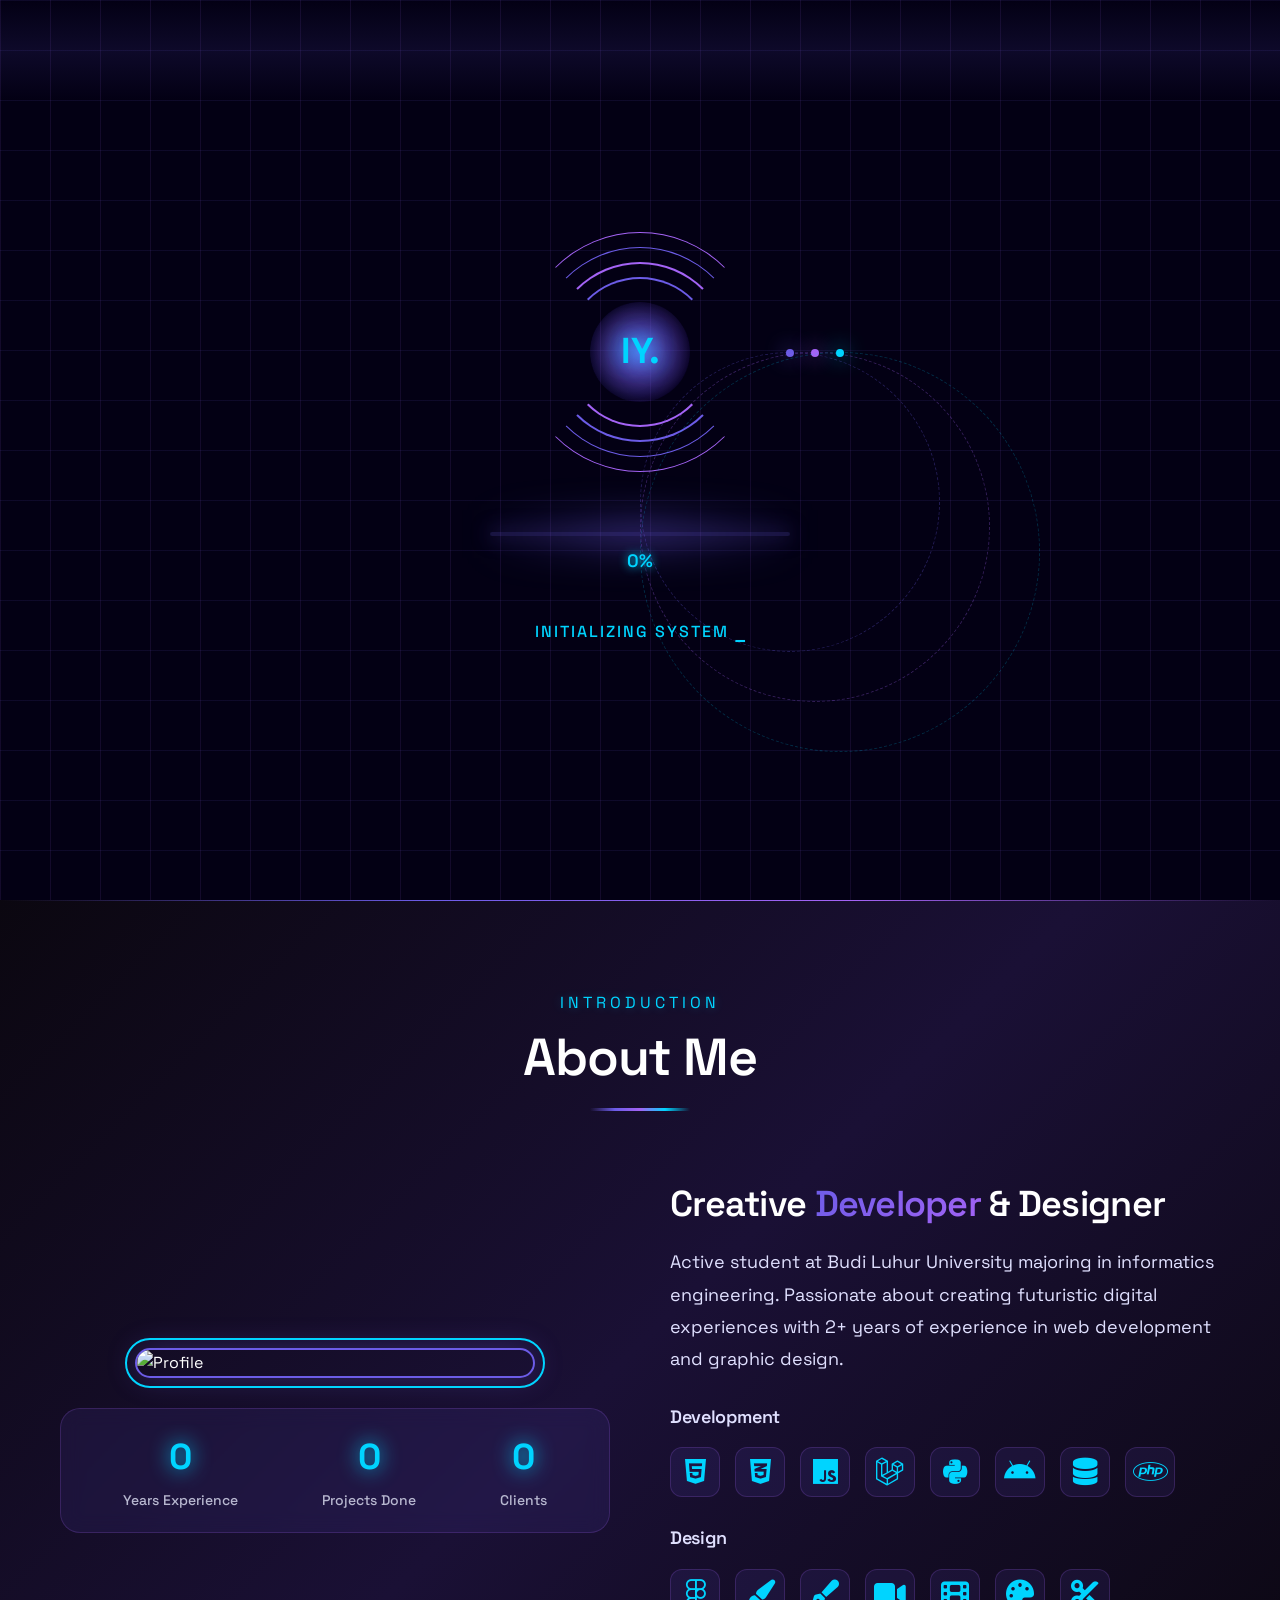
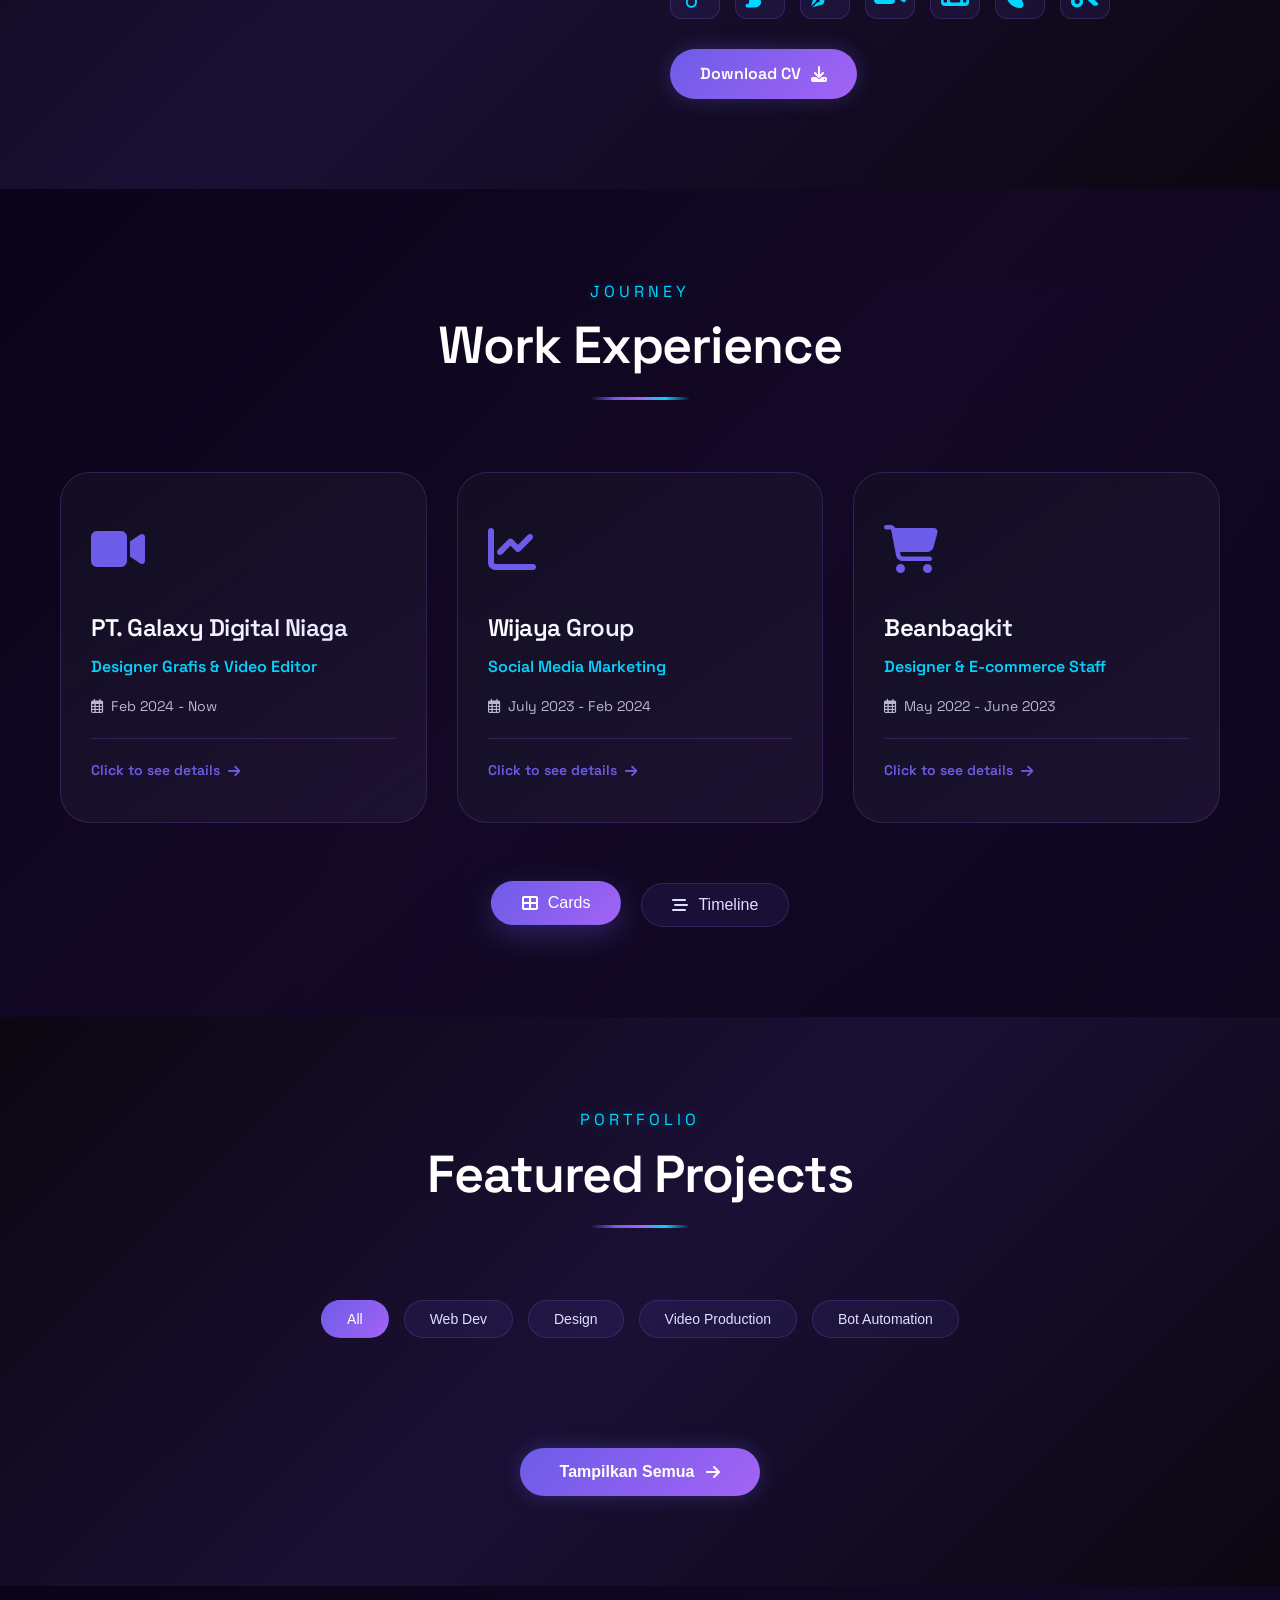
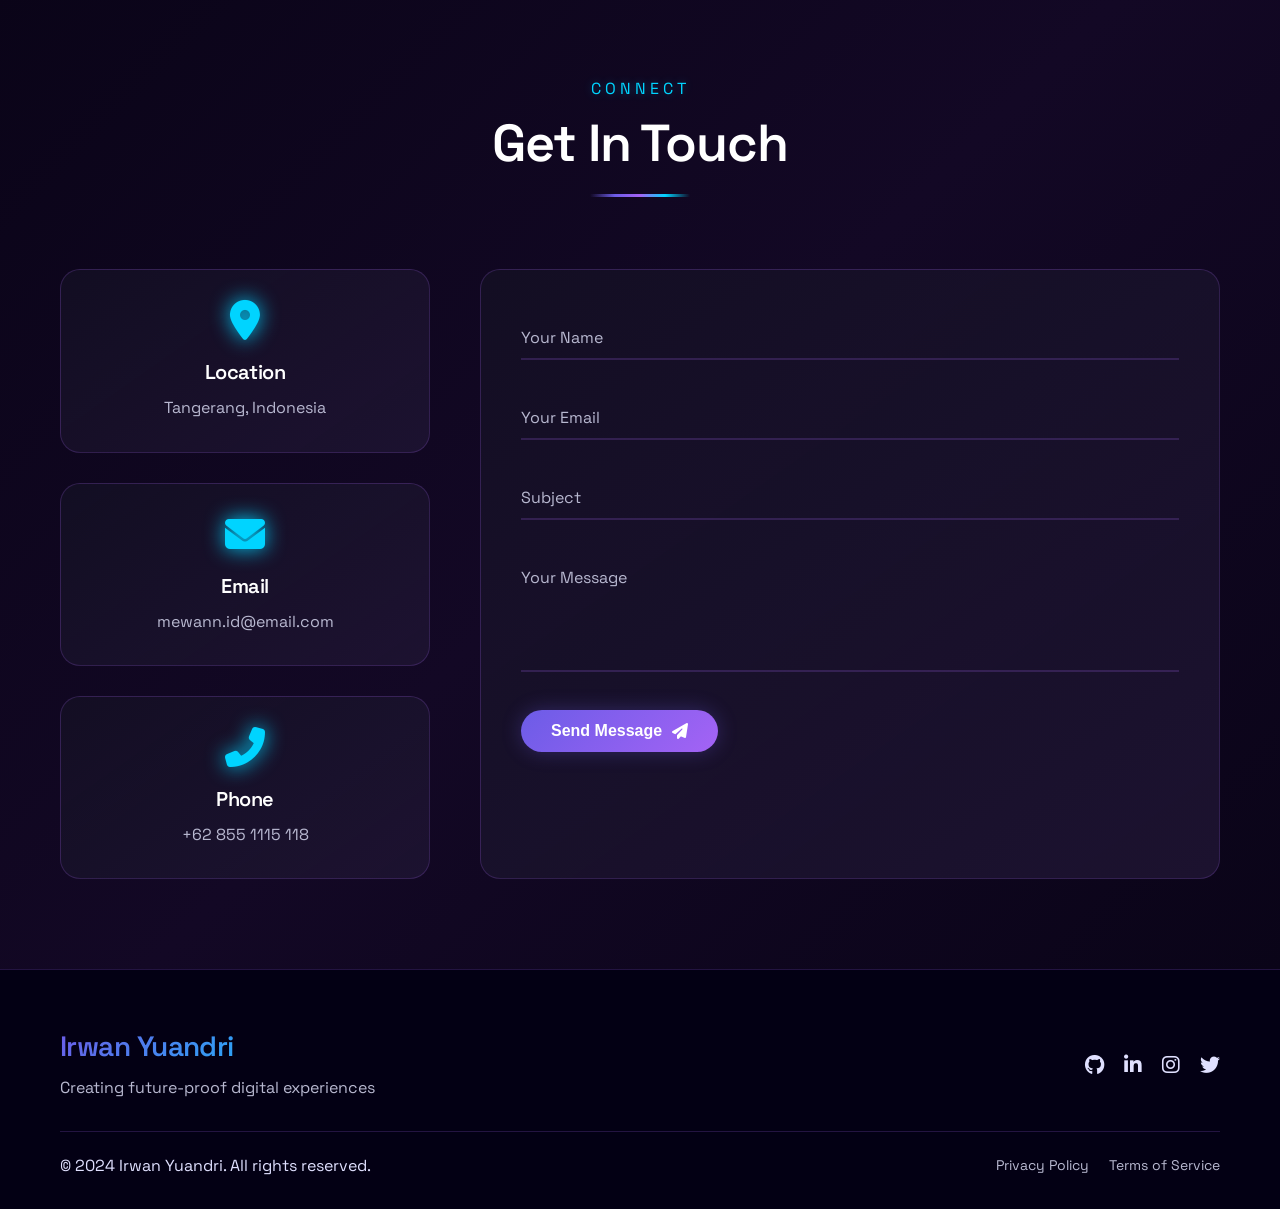
==== commit 8c7f3193: "Update UI" ====
--- a/index.html
+++ b/index.html
@@ -501,7 +501,7 @@
       <div class="projects-filter" data-aos="fade-up">
         <button class="filter-btn active" data-filter="all">All</button>
         <button class="filter-btn" data-filter="web">Web Dev</button>
-        <button class="filter-btn" data-filter="design">UI/UX Design</button>
+        <button class="filter-btn" data-filter="design">Design</button>
         <button class="filter-btn" data-filter="video">Video Production</button>
         <button class="filter-btn" data-filter="bot">Bot Automation</button>
       </div>
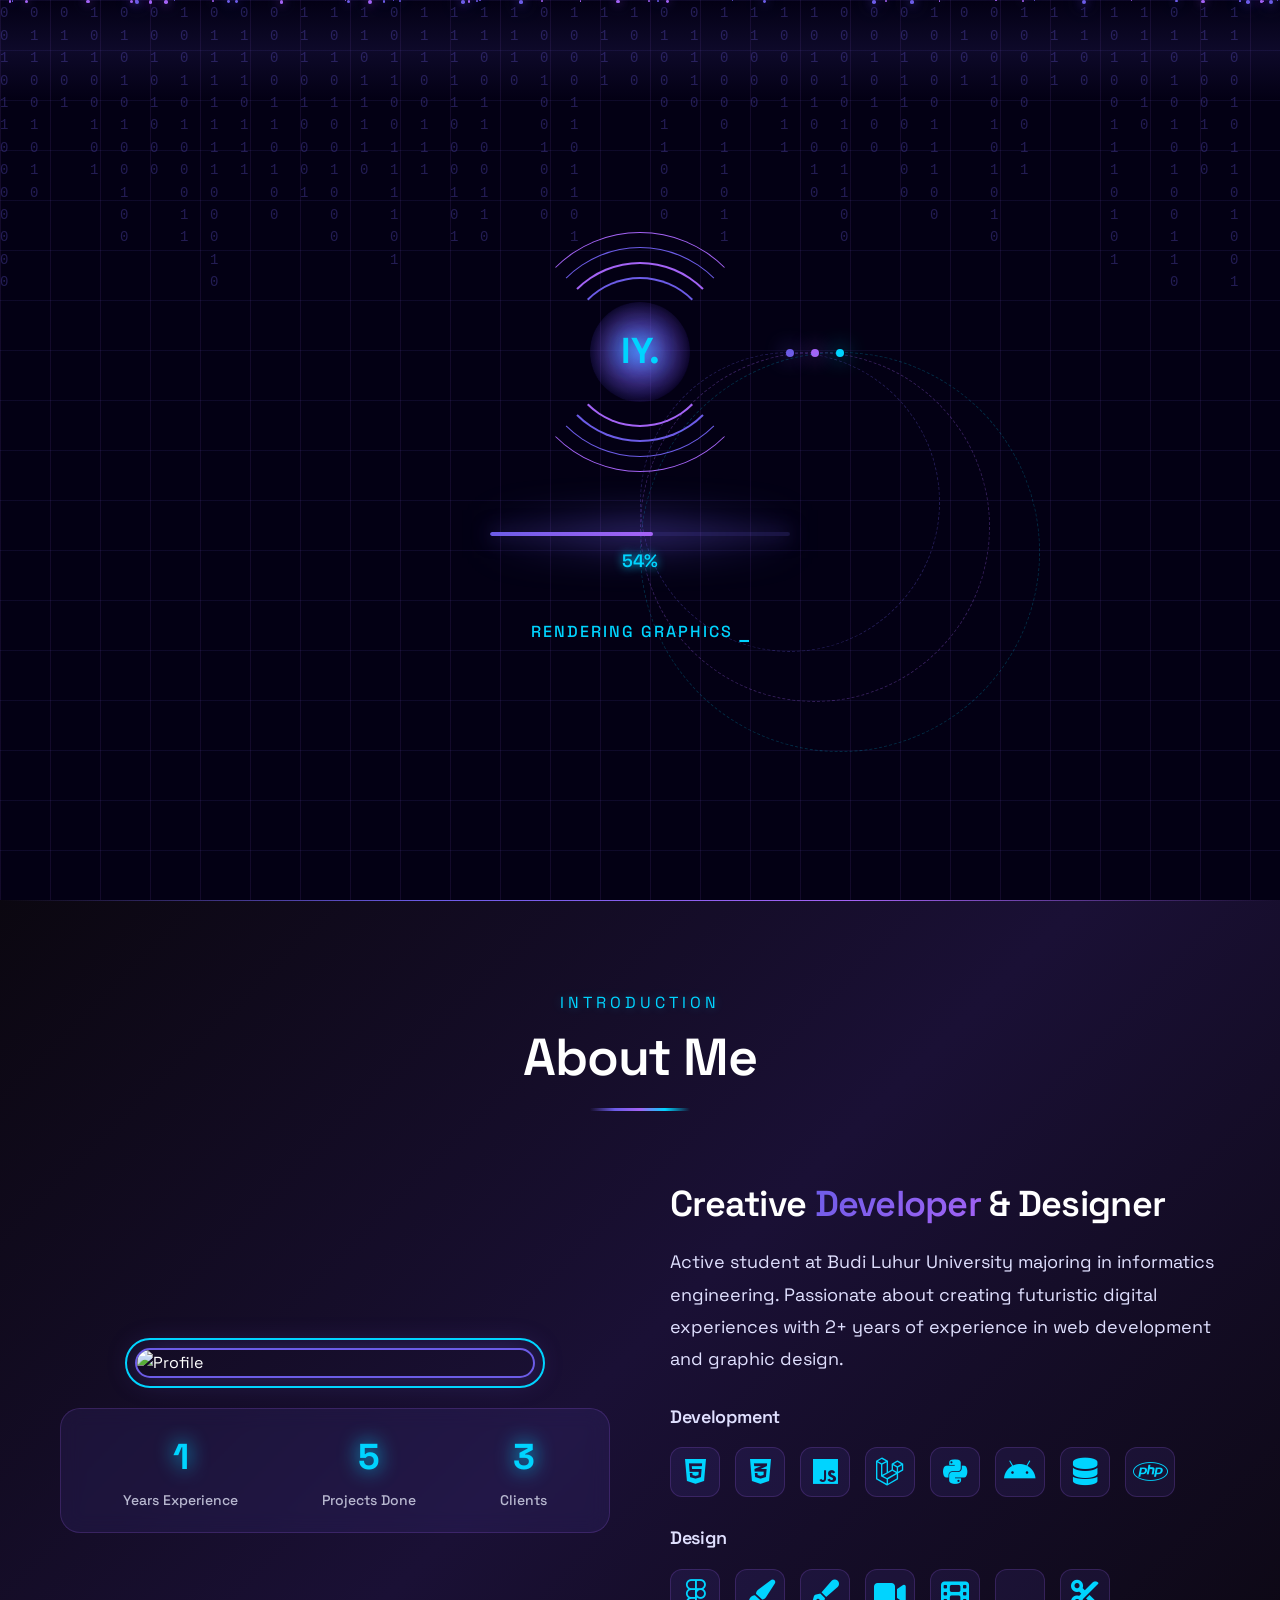
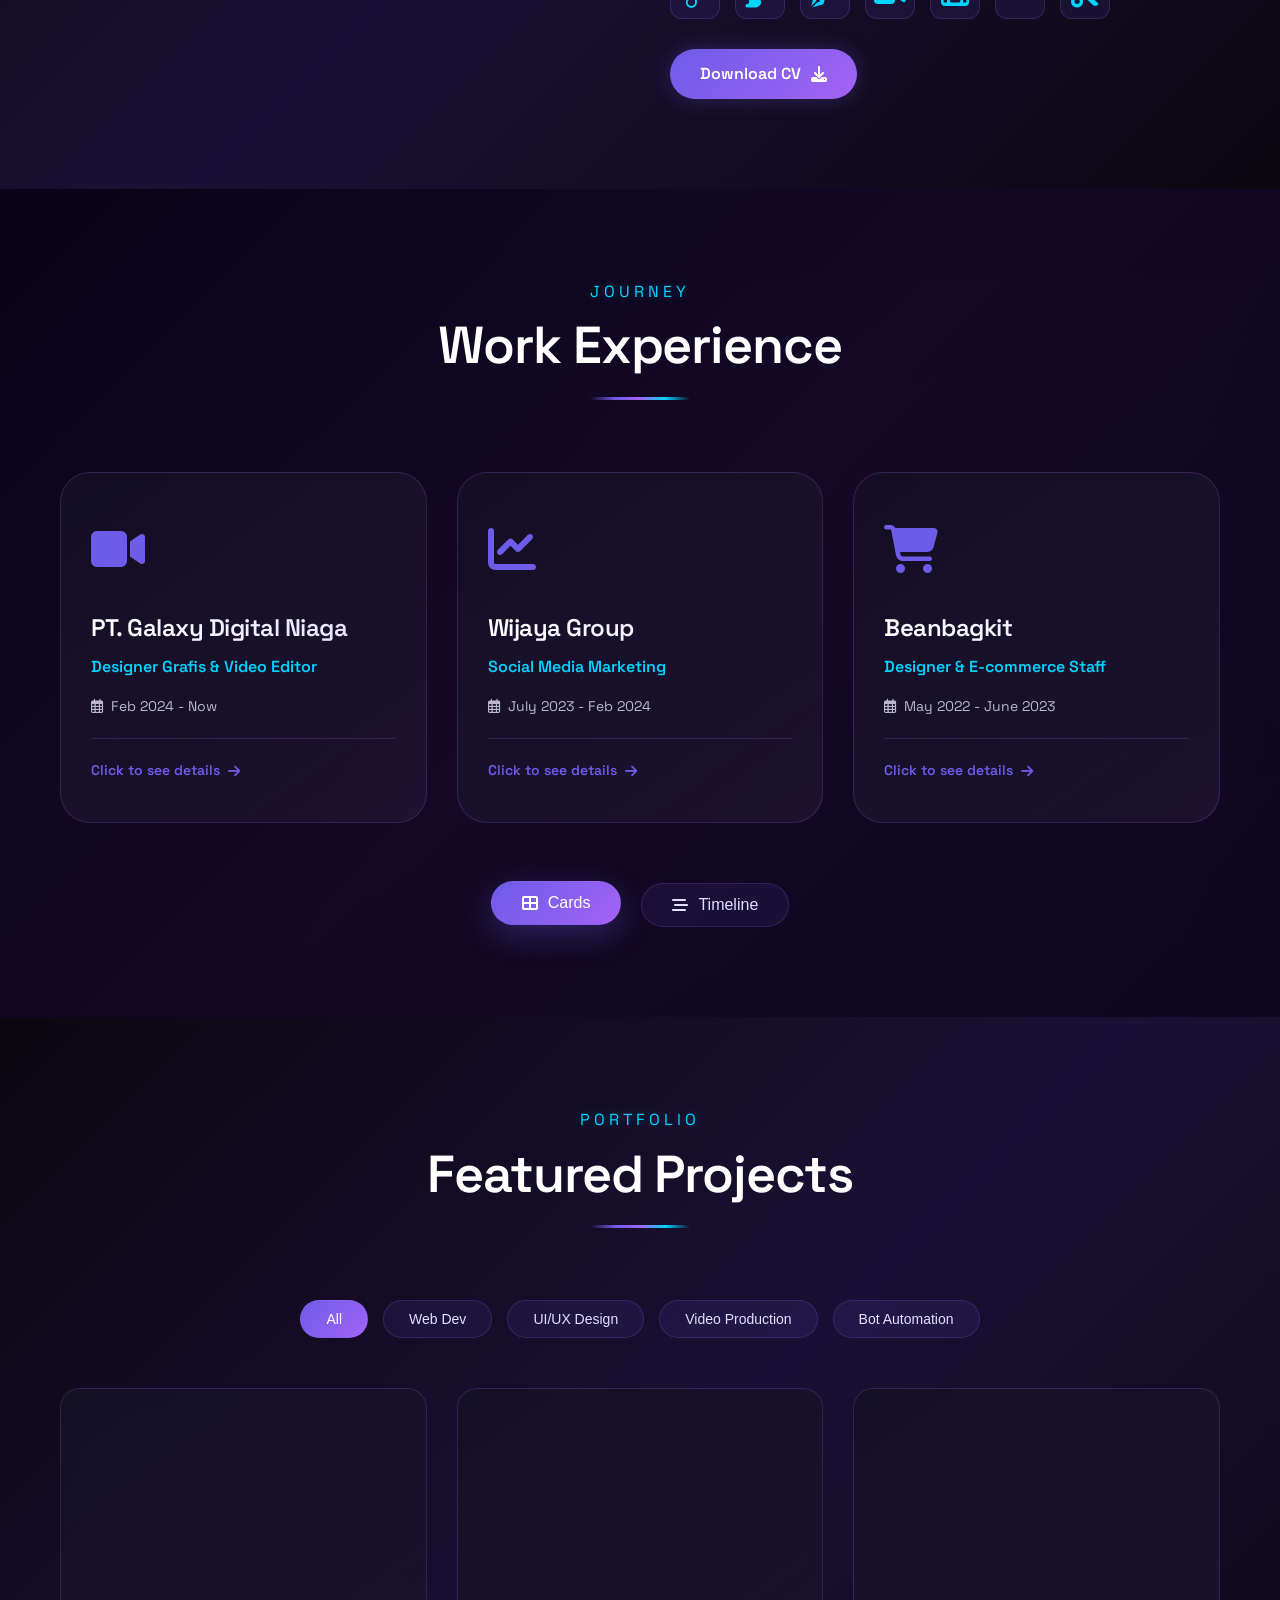
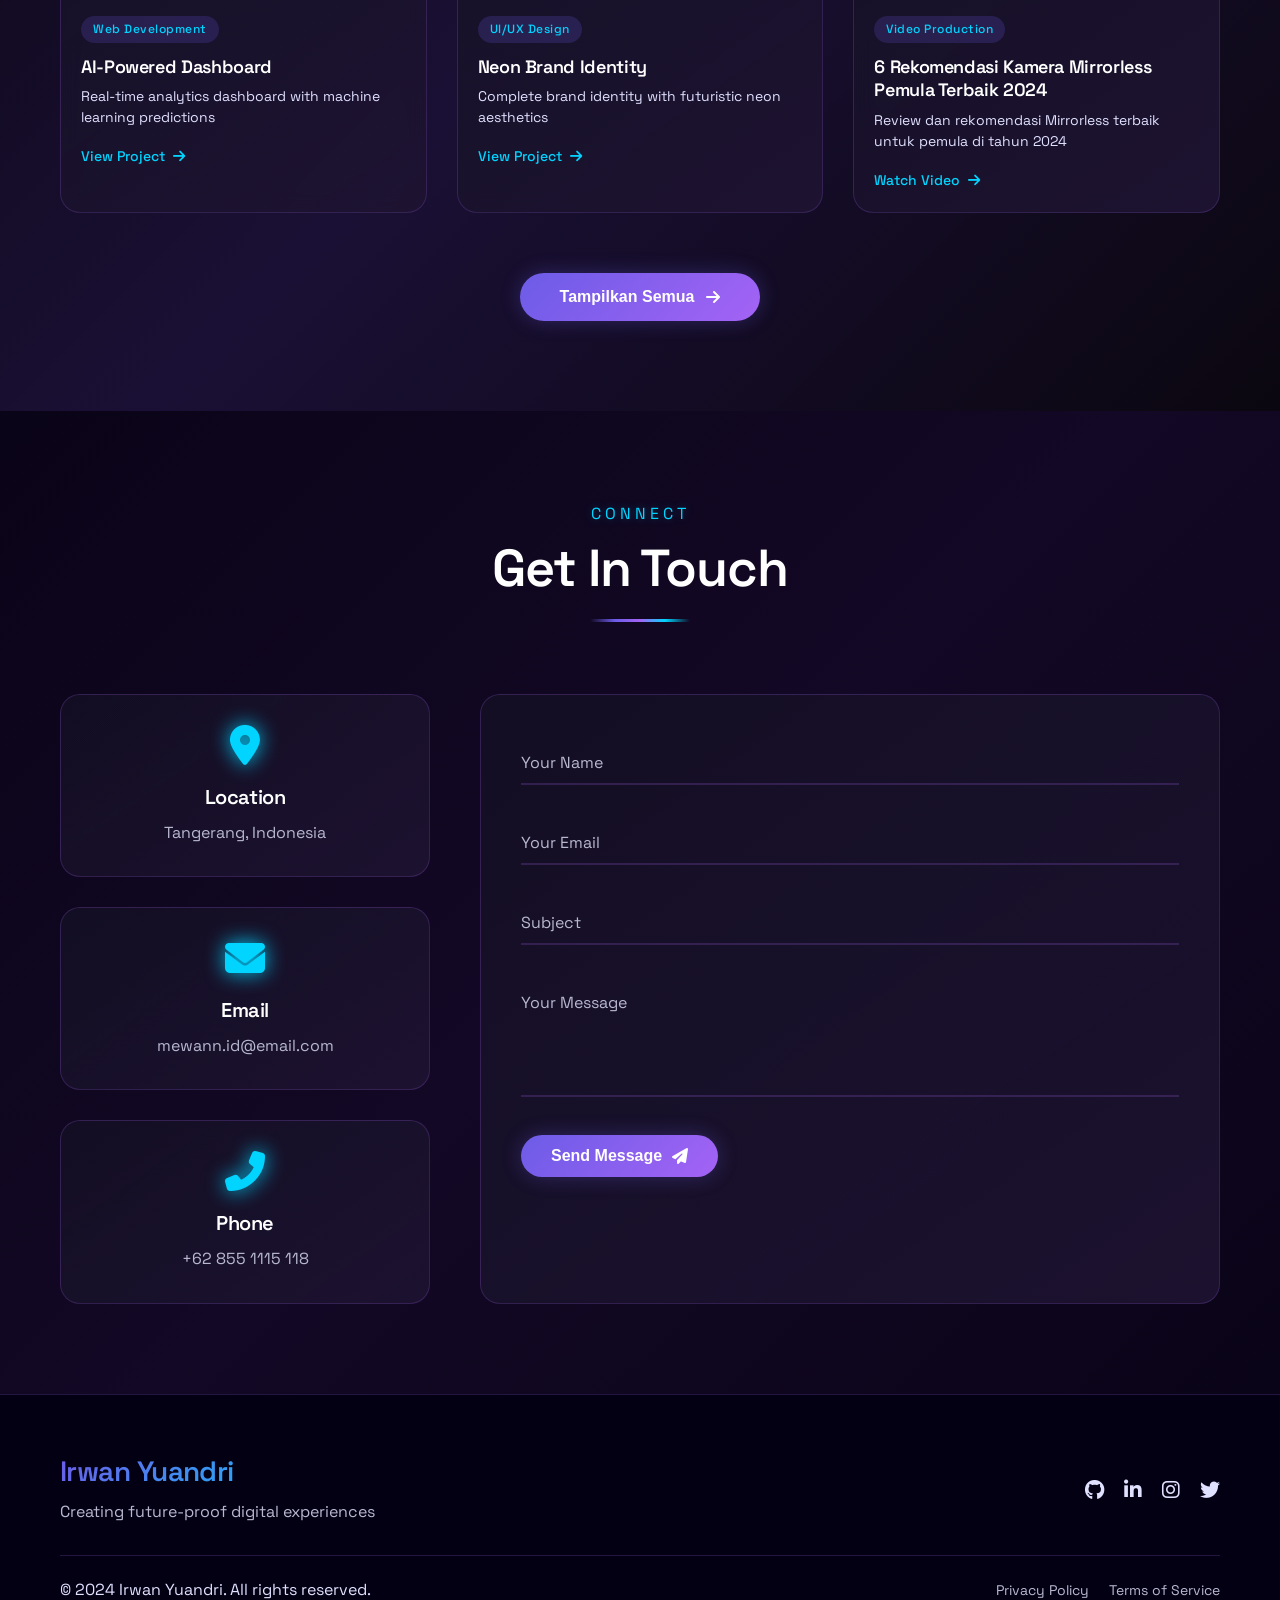
==== commit 32c957db: "Update UI" ====
--- a/index.html
+++ b/index.html
@@ -283,7 +283,7 @@
                   <i class="fas fa-film"></i>
                 </div>
                 <div class="skill-icon-item" data-tooltip="Canva">
-                  <i class="fas fa-palette"></i>
+                  <i class="fas fa-paint-bucket"></i>
                 </div>
                 <div class="skill-icon-item" data-tooltip="CapCut">
                   <i class="fas fa-cut"></i>
@@ -501,7 +501,7 @@
       <div class="projects-filter" data-aos="fade-up">
         <button class="filter-btn active" data-filter="all">All</button>
         <button class="filter-btn" data-filter="web">Web Dev</button>
-        <button class="filter-btn" data-filter="design">Design</button>
+        <button class="filter-btn" data-filter="design">UI/UX Design</button>
         <button class="filter-btn" data-filter="video">Video Production</button>
         <button class="filter-btn" data-filter="bot">Bot Automation</button>
       </div>
--- a/style.css
+++ b/style.css
@@ -2828,4 +2828,4 @@
   33% { transform: translate(30px, -30px) rotate(120deg); }
   66% { transform: translate(-30px, 30px) rotate(240deg); }
   100% { transform: translate(0, 0) rotate(360deg); }
-}+}
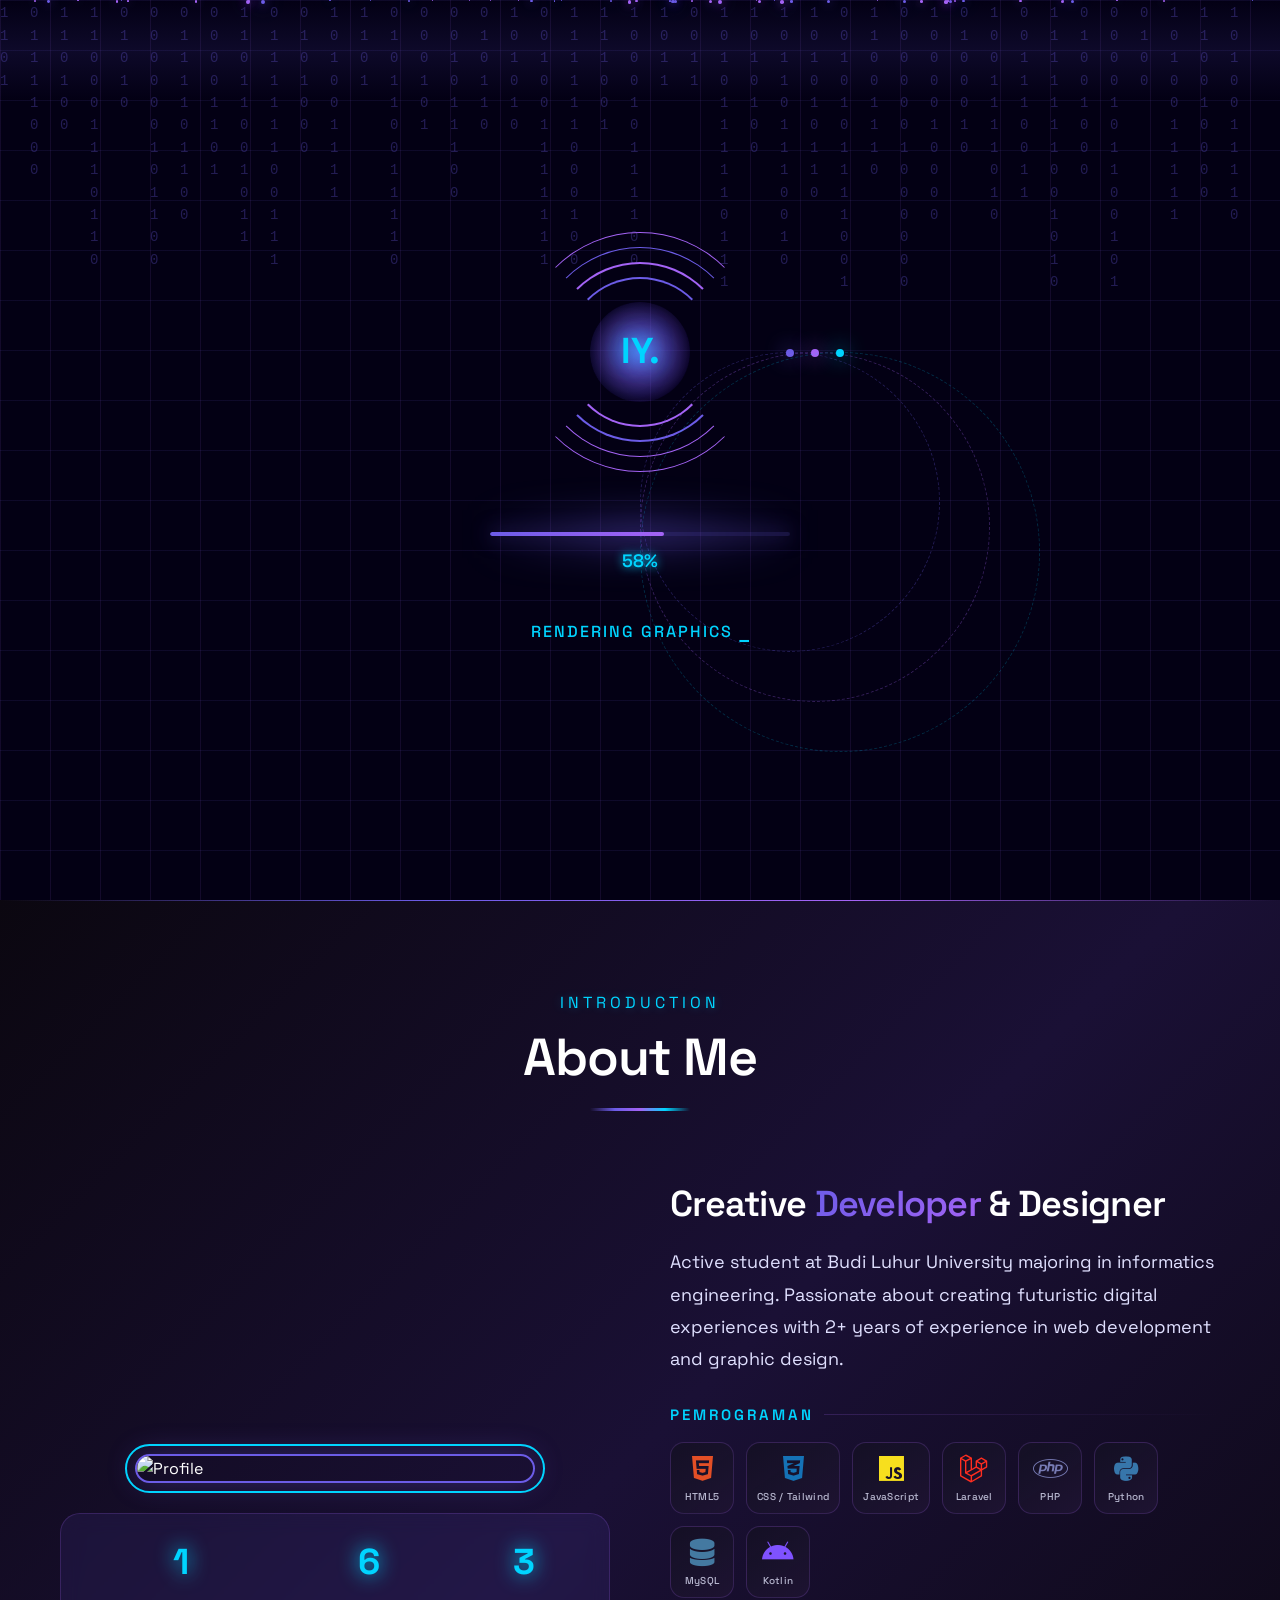
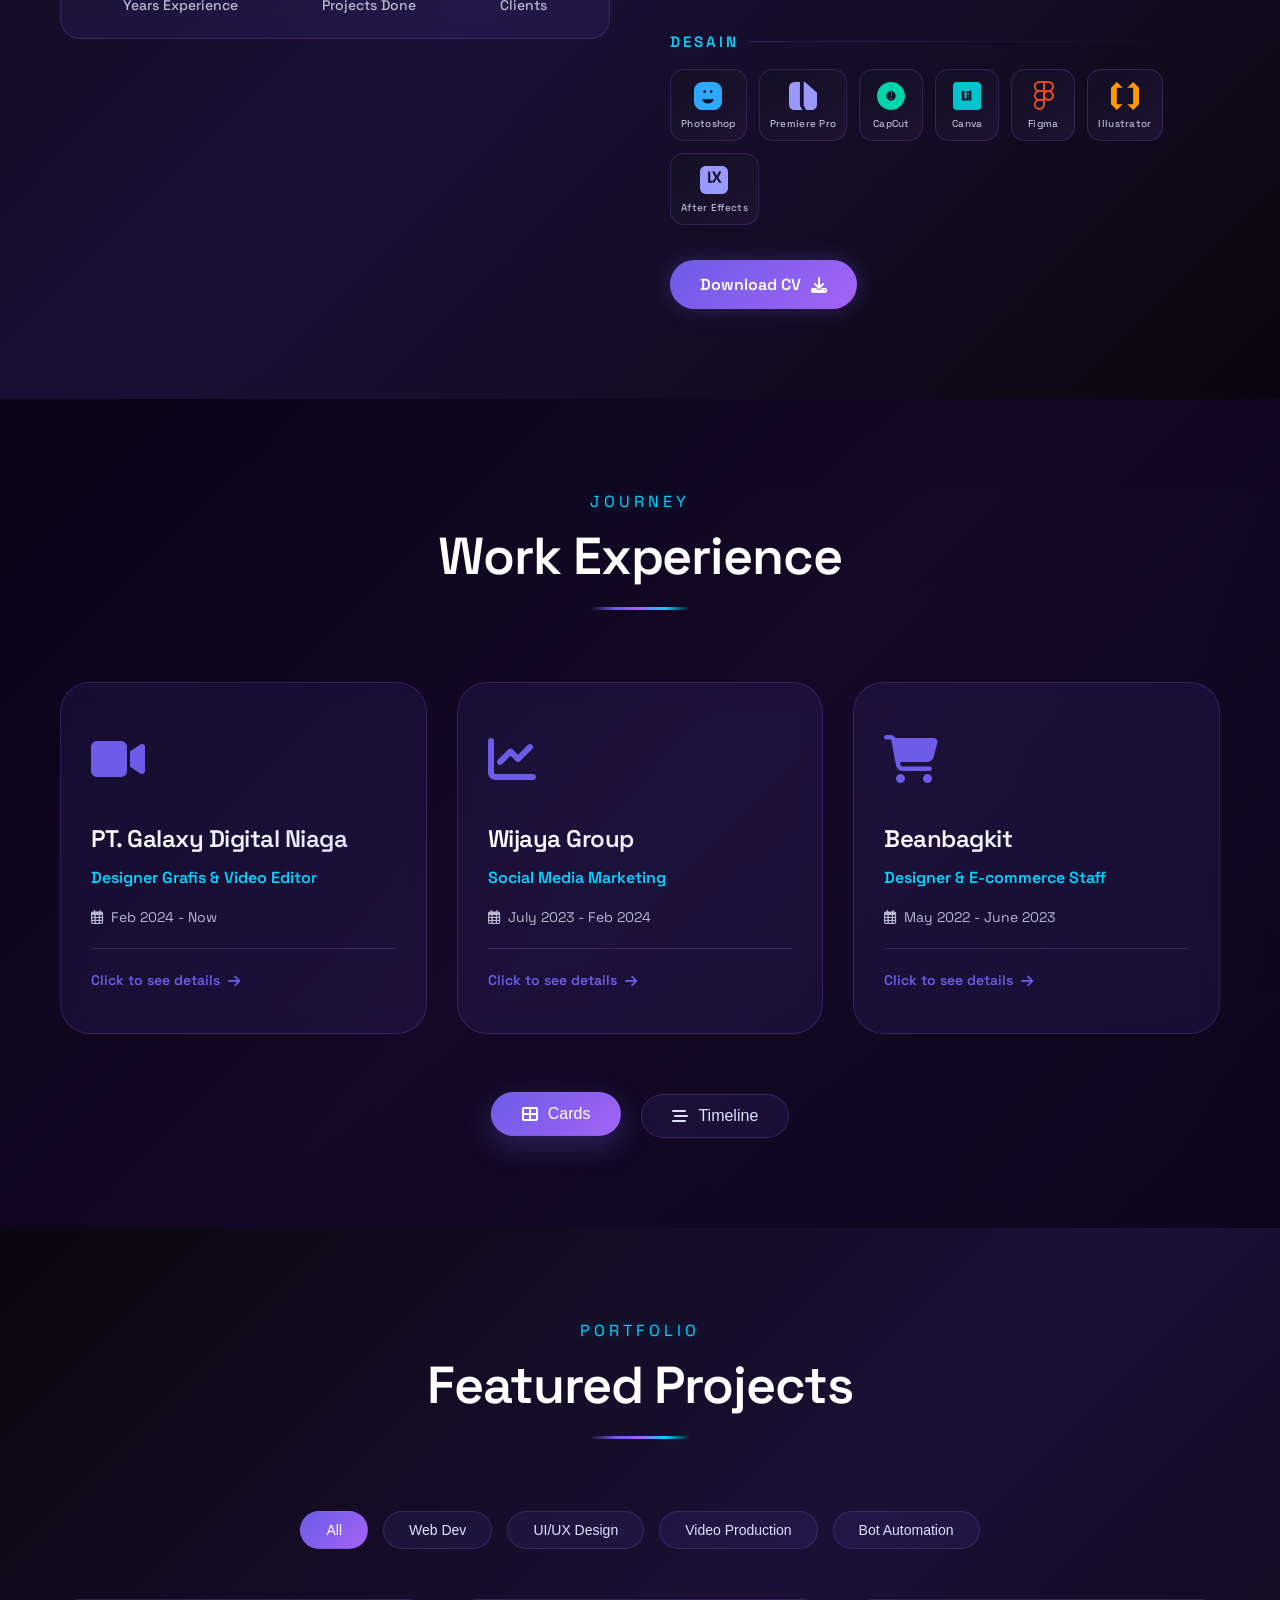
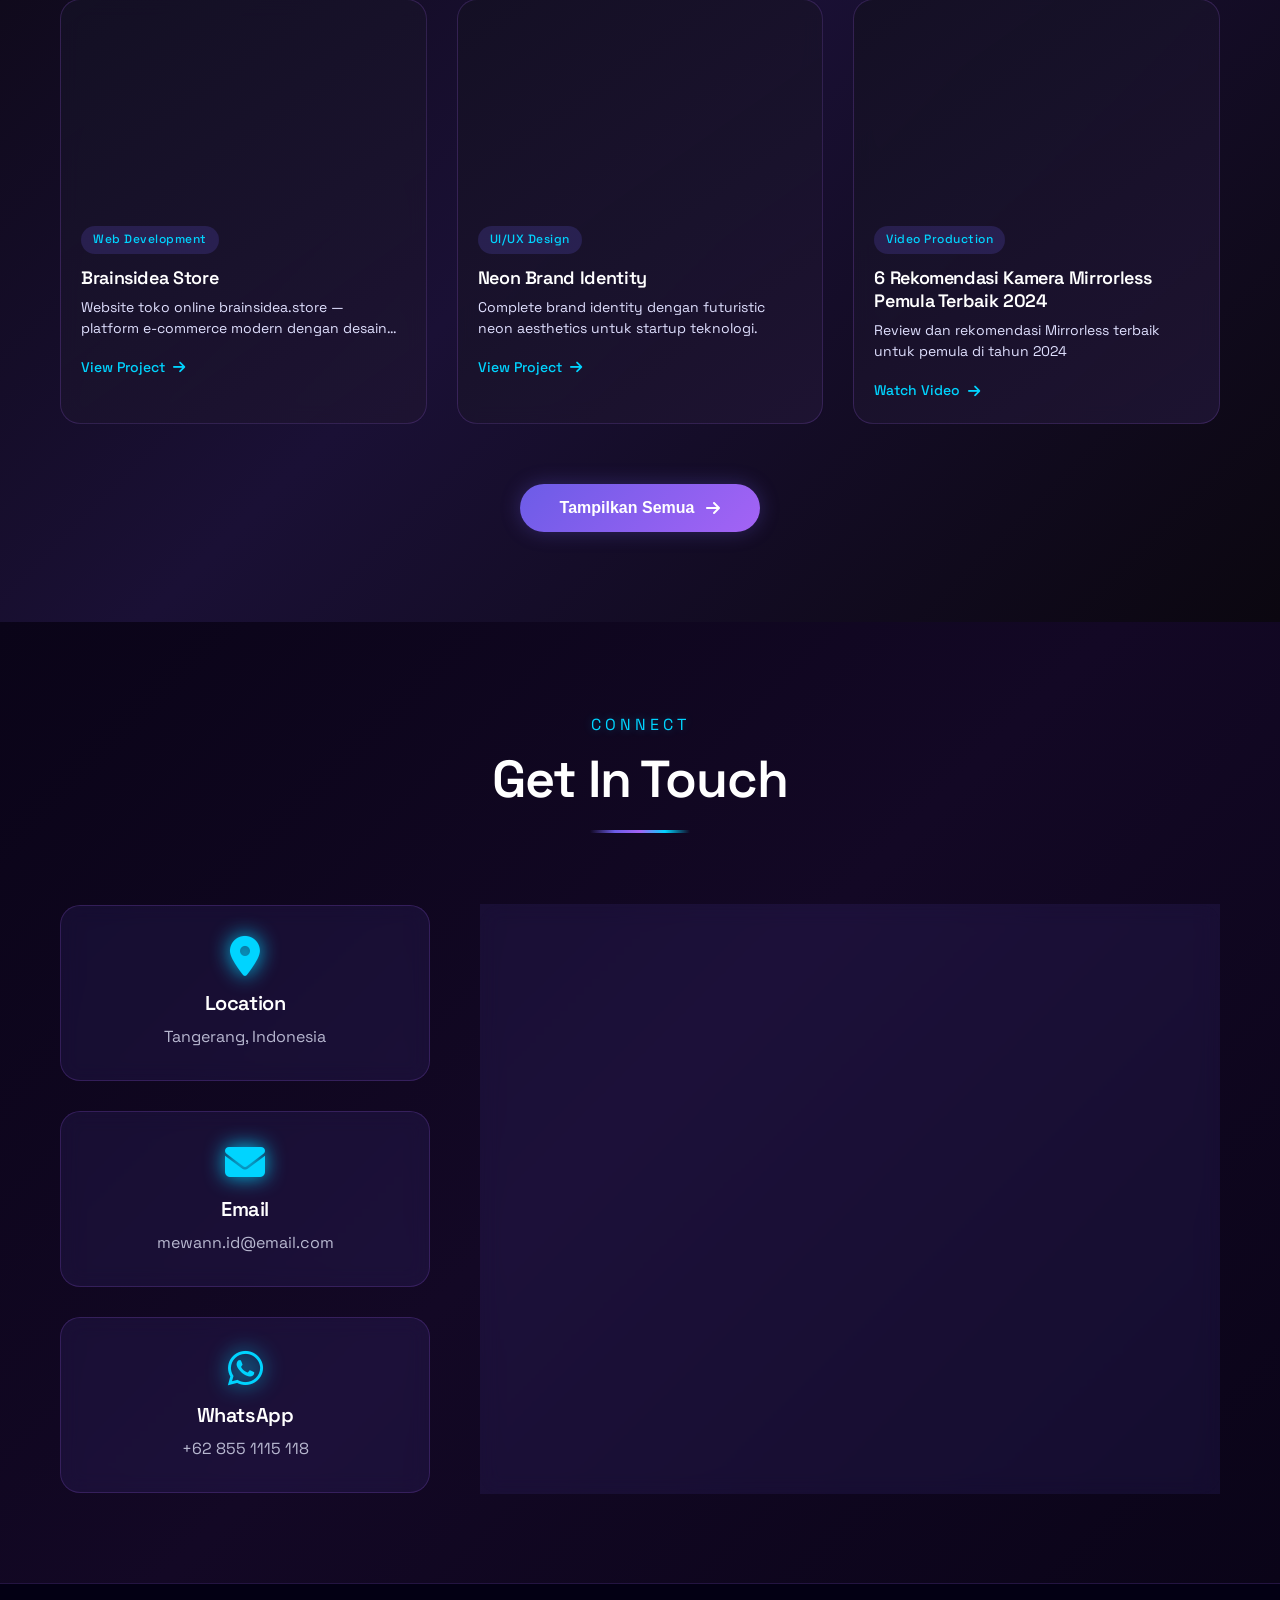
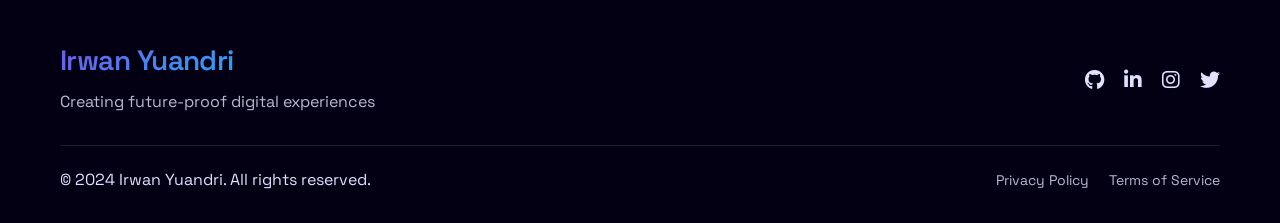
==== commit c828b2ab: "Update UI" ====
--- a/index.html
+++ b/index.html
@@ -3,58 +3,41 @@
 <head>
   <meta charset="UTF-8">
   <meta name="viewport" content="width=device-width, initial-scale=1.0, maximum-scale=5.0, user-scalable=yes">
-  <title>Irwan Yuandri | Portfolio </title>
+  <title>Irwan Yuandri | Portfolio</title>
   
-  <!-- Font & Icons -->
   <link href="https://fonts.googleapis.com/css2?family=Space+Grotesk:wght@300;400;500;600;700&display=swap" rel="stylesheet">
   <link rel="stylesheet" href="https://cdnjs.cloudflare.com/ajax/libs/font-awesome/6.4.0/css/all.min.css">
   <link rel="stylesheet" href="style.css">
   
-  <!-- Preload untuk performa -->
   <link rel="preload" href="https://cdnjs.cloudflare.com/ajax/libs/three.js/r128/three.min.js" as="script">
 </head>
 <body>
-  <!-- Particle Canvas Background -->
   <canvas id="particleCanvas"></canvas>
   
-  <!-- Custom Cursor -->
   <div class="cursor-glow" id="cursorGlow"></div>
   <div class="cursor-dot" id="cursorDot"></div>
   
-  <!-- FUTURISTIC LOADING SCREEN -->
+  <!-- LOADING SCREEN -->
   <div class="loading-screen" id="loadingScreen">
-    <!-- Cyber Grid Background -->
     <div class="loading-grid"></div>
-    
-    <!-- Floating Particles -->
     <div class="loading-particles" id="loadingParticles"></div>
     
-    <!-- Holographic Circle -->
     <div class="hologram-container">
       <div class="hologram-ring ring-1"></div>
       <div class="hologram-ring ring-2"></div>
       <div class="hologram-ring ring-3"></div>
       <div class="hologram-ring ring-4"></div>
       
-      <!-- Core Logo/Icon -->
       <div class="hologram-core">
         <div class="core-pulse"></div>
         <div class="core-text">IY.</div>
       </div>
       
-      <!-- Orbiting Elements -->
-      <div class="orbit orbit-1">
-        <div class="satellite"></div>
-      </div>
-      <div class="orbit orbit-2">
-        <div class="satellite"></div>
-      </div>
-      <div class="orbit orbit-3">
-        <div class="satellite"></div>
-      </div>
+      <div class="orbit orbit-1"><div class="satellite"></div></div>
+      <div class="orbit orbit-2"><div class="satellite"></div></div>
+      <div class="orbit orbit-3"><div class="satellite"></div></div>
     </div>
     
-    <!-- Loading Bar -->
     <div class="loading-bar-container">
       <div class="loading-bar-glow"></div>
       <div class="loading-bar" id="loadingBar">
@@ -63,20 +46,16 @@
       <div class="loading-percentage" id="loadingPercentage">0%</div>
     </div>
     
-    <!-- Status Text -->
     <div class="loading-status">
       <span class="status-glitch" id="loadingStatus">INITIALIZING SYSTEM</span>
       <span class="status-cursor">_</span>
     </div>
     
-    <!-- Binary Rain -->
     <div class="binary-rain" id="binaryRain"></div>
-    
-    <!-- Scanning Line -->
     <div class="scanning-line"></div>
   </div>
 
-  <!-- Navigation -->
+  <!-- Navigation - theme toggle removed -->
   <nav class="navbar">
     <div class="nav-container">
       <a href="#" class="nav-logo">IY<span class="text-gradient">.</span></a>
@@ -88,9 +67,6 @@
         <a href="#contact" class="nav-link">Contact</a>
       </div>
       <div class="nav-right">
-        <button class="theme-toggle" id="themeToggle">
-          <i class="fas fa-moon"></i>
-        </button>
         <button class="menu-toggle" id="menuToggle">
           <i class="fas fa-bars"></i>
         </button>
@@ -109,7 +85,7 @@
         </div>
         
         <div class="hero-main">
-          <!-- LEFT SIDE - Text Content -->
+          <!-- LEFT SIDE -->
           <div class="hero-text-content">
             <h1 class="hero-title" data-aos="fade-up" data-aos-delay="200">
               <span class="gradient-text">Irwan Yuandri</span>
@@ -131,7 +107,7 @@
               </a>
             </div>
             <div class="hero-social" data-aos="fade-up" data-aos-delay="1000">
-              <a href="https://github.com/Wanny24" class="social-link"><i class="fab fa-github"></i></a>
+              <a href="https://github.com/Wanny24" class="social-link" target="_blank"><i class="fab fa-github"></i></a>
               <a href="#" class="social-link"><i class="fab fa-linkedin-in"></i></a>
               <a href="#" class="social-link"><i class="fab fa-instagram"></i></a>
               <a href="#" class="social-link"><i class="fab fa-twitter"></i></a>
@@ -141,7 +117,6 @@
           <!-- RIGHT SIDE - Animated Computer -->
           <div class="hero-animation" data-aos="fade-up" data-aos-delay="300">
             <div class="animation-container">
-              <!-- 3D Floating Computer -->
               <div class="floating-computer">
                 <div class="computer-screen">
                   <div class="screen-content">
@@ -159,7 +134,6 @@
                 <div class="computer-stand"></div>
               </div>
               
-              <!-- Orbiting Tech Icons -->
               <div class="tech-orbit">
                 <div class="tech-icon icon-1"><i class="fas fa-code"></i></div>
                 <div class="tech-icon icon-2"><i class="fas fa-paint-brush"></i></div>
@@ -169,7 +143,6 @@
                 <div class="tech-icon icon-6"><i class="fas fa-cloud"></i></div>
               </div>
               
-              <!-- Floating Circles -->
               <div class="floating-circles">
                 <div class="circle c1"></div>
                 <div class="circle c2"></div>
@@ -183,9 +156,7 @@
         
         <div class="hero-scroll" data-aos="fade-up">
           <div class="scroll-indicator">
-            <span></span>
-            <span></span>
-            <span></span>
+            <span></span><span></span><span></span>
           </div>
         </div>
       </div>
@@ -233,64 +204,8 @@
             in web development and graphic design.
           </p>
           
-          <div class="skills-container">
-            <div class="skill-category">
-              <h4>Development</h4>
-              <div class="skill-icons">
-                <div class="skill-icon-item" data-tooltip="HTML5">
-                  <i class="fab fa-html5"></i>
-                </div>
-                <div class="skill-icon-item" data-tooltip="CSS3 & Tailwind">
-                  <i class="fab fa-css3-alt"></i>
-                </div>
-                <div class="skill-icon-item" data-tooltip="JavaScript">
-                  <i class="fab fa-js"></i>
-                </div>
-                <div class="skill-icon-item" data-tooltip="Laravel">
-                  <i class="fab fa-laravel"></i>
-                </div>
-                <div class="skill-icon-item" data-tooltip="Python">
-                  <i class="fab fa-python"></i>
-                </div>
-                <div class="skill-icon-item" data-tooltip="Kotlin">
-                  <i class="fab fa-android"></i>
-                </div>
-                <div class="skill-icon-item" data-tooltip="MySQL">
-                  <i class="fas fa-database"></i>
-                </div>
-                <div class="skill-icon-item" data-tooltip="PHP">
-                  <i class="fab fa-php"></i>
-                </div>
-              </div>
-            </div>
-            
-            <div class="skill-category">
-              <h4>Design</h4>
-              <div class="skill-icons">
-                <div class="skill-icon-item" data-tooltip="Figma">
-                  <i class="fab fa-figma"></i>
-                </div>
-                <div class="skill-icon-item" data-tooltip="Photoshop">
-                  <i class="fas fa-paint-brush"></i>
-                </div>
-                <div class="skill-icon-item" data-tooltip="Illustrator">
-                  <i class="fas fa-pen-fancy"></i>
-                </div>
-                <div class="skill-icon-item" data-tooltip="Premiere Pro">
-                  <i class="fas fa-video"></i>
-                </div>
-                <div class="skill-icon-item" data-tooltip="After Effects">
-                  <i class="fas fa-film"></i>
-                </div>
-                <div class="skill-icon-item" data-tooltip="Canva">
-                  <i class="fas fa-paint-bucket"></i>
-                </div>
-                <div class="skill-icon-item" data-tooltip="CapCut">
-                  <i class="fas fa-cut"></i>
-                </div>
-              </div>
-            </div>
-          </div>
+          <!-- Skills container - will be populated by JS -->
+          <div class="skills-container"></div>
           
           <a href="https://drive.google.com/uc?export=download&id=1vacaa5InE3tuPBr5mpcsdtifqypLmNlp" class="btn btn-primary">
             <span>Download CV</span>
@@ -310,16 +225,11 @@
         <div class="section-line"></div>
       </div>
       
-      <!-- 3D Cards Experience -->
       <div class="experience-cards" data-aos="fade-up">
-        
-        <!-- Card 1 - Galaxy Digital Niaga -->
         <div class="exp-card glass-card" onclick="openExpModal('galaxy')">
           <div class="exp-card-inner">
             <div class="exp-front">
-              <div class="exp-icon">
-                <i class="fas fa-video"></i>
-              </div>
+              <div class="exp-icon"><i class="fas fa-video"></i></div>
               <h3>PT. Galaxy Digital Niaga</h3>
               <p class="exp-position">Designer Grafis & Video Editor</p>
               <div class="exp-date">
@@ -334,13 +244,10 @@
           <div class="exp-glow"></div>
         </div>
         
-        <!-- Card 2 - Wijaya Group -->
         <div class="exp-card glass-card" onclick="openExpModal('wijaya')">
           <div class="exp-card-inner">
             <div class="exp-front">
-              <div class="exp-icon">
-                <i class="fas fa-chart-line"></i>
-              </div>
+              <div class="exp-icon"><i class="fas fa-chart-line"></i></div>
               <h3>Wijaya Group</h3>
               <p class="exp-position">Social Media Marketing</p>
               <div class="exp-date">
@@ -355,13 +262,10 @@
           <div class="exp-glow"></div>
         </div>
         
-        <!-- Card 3 - Beanbagkit -->
         <div class="exp-card glass-card" onclick="openExpModal('beanbag')">
           <div class="exp-card-inner">
             <div class="exp-front">
-              <div class="exp-icon">
-                <i class="fas fa-shopping-cart"></i>
-              </div>
+              <div class="exp-icon"><i class="fas fa-shopping-cart"></i></div>
               <h3>Beanbagkit</h3>
               <p class="exp-position">Designer & E-commerce Staff</p>
               <div class="exp-date">
@@ -375,15 +279,11 @@
           </div>
           <div class="exp-glow"></div>
         </div>
-        
-      </div>
-      
-      <!-- Timeline Experience (Alternative View) -->
+      </div>
+      
       <div class="experience-timeline" data-aos="fade-up">
         <h3 class="timeline-title">Career Path</h3>
-        
         <div class="timeline-container">
-          <!-- Timeline Item 1 -->
           <div class="timeline-item-exp" onclick="openExpModal('galaxy')">
             <div class="timeline-dot"></div>
             <div class="timeline-line"></div>
@@ -391,14 +291,9 @@
               <div class="timeline-date-badge">2024 - Present</div>
               <h4>PT. Galaxy Digital Niaga</h4>
               <p class="timeline-role">Designer Grafis & Video Editor</p>
-              <div class="timeline-hover">
-                <span>Click for details</span>
-                <i class="fas fa-chevron-right"></i>
-              </div>
-            </div>
-          </div>
-          
-          <!-- Timeline Item 2 -->
+              <div class="timeline-hover"><span>Click for details</span><i class="fas fa-chevron-right"></i></div>
+            </div>
+          </div>
           <div class="timeline-item-exp" onclick="openExpModal('wijaya')">
             <div class="timeline-dot"></div>
             <div class="timeline-line"></div>
@@ -406,14 +301,9 @@
               <div class="timeline-date-badge">2023 - 2024</div>
               <h4>Wijaya Group</h4>
               <p class="timeline-role">Social Media Marketing</p>
-              <div class="timeline-hover">
-                <span>Click for details</span>
-                <i class="fas fa-chevron-right"></i>
-              </div>
-            </div>
-          </div>
-          
-          <!-- Timeline Item 3 -->
+              <div class="timeline-hover"><span>Click for details</span><i class="fas fa-chevron-right"></i></div>
+            </div>
+          </div>
           <div class="timeline-item-exp" onclick="openExpModal('beanbag')">
             <div class="timeline-dot"></div>
             <div class="timeline-line"></div>
@@ -421,16 +311,12 @@
               <div class="timeline-date-badge">2022 - 2023</div>
               <h4>Beanbagkit</h4>
               <p class="timeline-role">Designer & E-commerce Staff</p>
-              <div class="timeline-hover">
-                <span>Click for details</span>
-                <i class="fas fa-chevron-right"></i>
-              </div>
-            </div>
-          </div>
-        </div>
-      </div>
-      
-      <!-- View Toggle -->
+              <div class="timeline-hover"><span>Click for details</span><i class="fas fa-chevron-right"></i></div>
+            </div>
+          </div>
+        </div>
+      </div>
+      
       <div class="exp-view-toggle" data-aos="fade-up">
         <button class="view-btn active" onclick="toggleExpView('cards')">
           <i class="fas fa-th-large"></i> Cards
@@ -439,57 +325,39 @@
           <i class="fas fa-stream"></i> Timeline
         </button>
       </div>
-      
     </div>
   </section>
 
-  <!-- MODAL POPUP for Experience Details -->
+  <!-- Experience Modal -->
   <div id="expModal" class="exp-modal">
     <div class="exp-modal-content glass-card">
-      <button class="exp-modal-close" onclick="closeExpModal()">
-        <i class="fas fa-times"></i>
-      </button>
-      
+      <button class="exp-modal-close" onclick="closeExpModal()"><i class="fas fa-times"></i></button>
       <div class="exp-modal-header">
-        <div class="exp-modal-icon" id="modalIcon">
-          <i class="fas fa-briefcase"></i>
-        </div>
+        <div class="exp-modal-icon" id="modalIcon"><i class="fas fa-briefcase"></i></div>
         <h2 id="modalCompany">PT. Galaxy Digital Niaga</h2>
         <p class="exp-modal-period" id="modalPeriod">Feb 2024 - Now</p>
       </div>
-      
       <div class="exp-modal-body">
         <div class="exp-modal-section">
           <h3><i class="fas fa-clipboard-list"></i> Job Description</h3>
-          <ul id="modalJobdesc">
-            <!-- Will be filled by JavaScript -->
-          </ul>
-        </div>
-        
+          <ul id="modalJobdesc"></ul>
+        </div>
         <div class="exp-modal-section">
           <h3><i class="fas fa-star"></i> Achievements</h3>
-          <ul id="modalAchievements">
-            <!-- Will be filled by JavaScript -->
-          </ul>
-        </div>
-        
+          <ul id="modalAchievements"></ul>
+        </div>
         <div class="exp-modal-section">
           <h3><i class="fas fa-tools"></i> Skills Used</h3>
-          <div class="modal-tags" id="modalSkills">
-            <!-- Will be filled by JavaScript -->
-          </div>
-        </div>
-      </div>
-      
+          <div class="modal-tags" id="modalSkills"></div>
+        </div>
+      </div>
       <div class="exp-modal-footer">
-        <button class="btn btn-primary" onclick="closeExpModal()">
-          <span>Close</span>
-        </button>
+        <button class="btn btn-primary" onclick="closeExpModal()"><span>Close</span></button>
       </div>
     </div>
   </div>
 
-  <!-- Projects Section - Grid Layout -->
+  <!-- Projects Section -->
   <section id="projects" class="projects">
     <div class="container">
       <div class="section-header" data-aos="fade-up">
@@ -506,12 +374,8 @@
         <button class="filter-btn" data-filter="bot">Bot Automation</button>
       </div>
       
-      <!-- Projects Grid Container - Hanya 3 project per kategori -->
-      <div class="projects-grid" id="projectsGrid" data-aos="fade-up">
-        <!-- Projects will be loaded via JavaScript - hanya 3 per kategori -->
-      </div>
-      
-      <!-- Tombol Tampilkan Semua -->
+      <div class="projects-grid" id="projectsGrid" data-aos="fade-up"></div>
+      
       <div class="show-all-container" data-aos="fade-up">
         <button class="btn-show-all" id="showAllProjectsBtn">
           <span>Tampilkan Semua</span>
@@ -531,24 +395,28 @@
       </div>
       
       <div class="contact-content">
+        <!-- Info cards - clickable, horizontal on mobile -->
         <div class="contact-info" data-aos="fade-right">
-          <div class="info-card glass-card">
+          <!-- Location → Google Maps -->
+          <a href="https://maps.google.com/?q=Tangerang,Indonesia" target="_blank" rel="noopener noreferrer" class="info-card glass-card">
             <i class="fas fa-map-marker-alt"></i>
             <h3>Location</h3>
             <p>Tangerang, Indonesia</p>
-          </div>
+          </a>
           
-          <div class="info-card glass-card">
+          <!-- Email → mailto -->
+          <a href="mailto:mewann.id@email.com" class="info-card glass-card">
             <i class="fas fa-envelope"></i>
             <h3>Email</h3>
             <p>mewann.id@email.com</p>
-          </div>
+          </a>
           
-          <div class="info-card glass-card">
-            <i class="fas fa-phone-alt"></i>
-            <h3>Phone</h3>
+          <!-- Phone → WhatsApp -->
+          <a href="https://wa.me/6285511115118" target="_blank" rel="noopener noreferrer" class="info-card glass-card">
+            <i class="fab fa-whatsapp"></i>
+            <h3>WhatsApp</h3>
             <p>+62 855 1115 118</p>
-          </div>
+          </a>
         </div>
         
         <form class="contact-form glass-card" id="contactForm" data-aos="fade-left">
@@ -556,22 +424,18 @@
             <input type="text" id="name" placeholder=" " required>
             <label for="name">Your Name</label>
           </div>
-          
           <div class="form-group">
             <input type="email" id="email" placeholder=" " required>
             <label for="email">Your Email</label>
           </div>
-          
           <div class="form-group">
             <input type="text" id="subject" placeholder=" " required>
             <label for="subject">Subject</label>
           </div>
-          
           <div class="form-group">
             <textarea id="message" rows="5" placeholder=" " required></textarea>
             <label for="message">Your Message</label>
           </div>
-          
           <button type="submit" class="btn btn-primary" id="submitBtn">
             <span>Send Message</span>
             <i class="fas fa-paper-plane"></i>
@@ -589,15 +453,13 @@
           <h3>Irwan Yuandri</h3>
           <p>Creating future-proof digital experiences</p>
         </div>
-        
         <div class="footer-social">
-          <a href="https://github.com/Wanny24" class="social-link"><i class="fab fa-github"></i></a>
+          <a href="https://github.com/Wanny24" class="social-link" target="_blank"><i class="fab fa-github"></i></a>
           <a href="#" class="social-link"><i class="fab fa-linkedin-in"></i></a>
           <a href="#" class="social-link"><i class="fab fa-instagram"></i></a>
           <a href="#" class="social-link"><i class="fab fa-twitter"></i></a>
         </div>
       </div>
-      
       <div class="footer-bottom">
         <p>&copy; 2024 Irwan Yuandri. All rights reserved.</p>
         <div class="footer-links">
@@ -608,13 +470,11 @@
     </div>
   </footer>
 
-  <!-- Back to Top Button -->
   <button class="back-to-top" id="backToTop">
     <i class="fas fa-arrow-up"></i>
   </button>
 
-  <!-- Scripts -->
   <script src="https://cdnjs.cloudflare.com/ajax/libs/three.js/r128/three.min.js"></script>
   <script src="script.js"></script>
 </body>
-</html>+</html>
--- a/style.css
+++ b/style.css
@@ -19,7 +19,6 @@
   --transition: all 0.3s ease;
   --font-main: 'Space Grotesk', sans-serif;
   
-  /* Responsive variables */
   --container-padding: 20px;
   --section-padding: 80px 0;
   --grid-gap: 30px;
@@ -31,19 +30,6 @@
   --font-size-small: clamp(12px, 1.5vw, 14px);
 }
 
-.light-theme {
-  --bg-dark: #f8f4ff;
-  --bg-darker: #ffffff;
-  --bg-card: #ede5ff;
-  --bg-gradient: linear-gradient(135deg, #f8f4ff, #e8dcff, #f8f4ff);
-  --text-primary: #1a1035;
-  --text-secondary: #2d1b4e;
-  --text-muted: #5a4a7c;
-  --glass-bg: rgba(108, 92, 231, 0.05);
-  --glass-border: rgba(108, 92, 231, 0.15);
-  --shadow: 0 8px 32px rgba(106, 13, 173, 0.1);
-}
-
 /* ===== RESET & BASE ===== */
 * {
   margin: 0;
@@ -63,33 +49,9 @@
   color: var(--text-primary);
   line-height: 1.6;
   overflow-x: hidden;
-  transition: background-color 0.5s ease, color 0.3s ease;
   background-image: radial-gradient(circle at 10% 20%, rgba(106, 13, 173, 0.15) 0%, transparent 30%),
                     radial-gradient(circle at 90% 70%, rgba(74, 0, 224, 0.15) 0%, transparent 30%);
   font-size: var(--font-size-body);
-}
-
-/* Light theme text adjustments */
-.light-theme .hero-description,
-.light-theme .about-text p,
-.light-theme .exp-date,
-.light-theme .timeline-role,
-.light-theme .project-description,
-.light-theme .info-card p,
-.light-theme .footer-brand p,
-.light-theme .footer-bottom {
-  color: var(--text-secondary);
-}
-
-.light-theme .skill-name,
-.light-theme .exp-position,
-.light-theme .project-category {
-  color: var(--primary-dark);
-}
-
-.light-theme .glass-card {
-  background: rgba(255, 255, 255, 0.7);
-  backdrop-filter: blur(10px);
 }
 
 /* ===== TYPOGRAPHY ===== */
@@ -100,21 +62,10 @@
   line-height: 1.2;
 }
 
-h1 {
-  font-size: var(--font-size-h1);
-}
-
-h2 {
-  font-size: var(--font-size-h2);
-}
-
-h3 {
-  font-size: var(--font-size-h3);
-}
-
-h4 {
-  font-size: var(--font-size-h4);
-}
+h1 { font-size: var(--font-size-h1); }
+h2 { font-size: var(--font-size-h2); }
+h3 { font-size: var(--font-size-h3); }
+h4 { font-size: var(--font-size-h4); }
 
 p {
   color: var(--text-secondary);
@@ -133,7 +84,6 @@
   text-shadow: 0 0 10px rgba(108, 92, 231, 0.5);
 }
 
-/* Gradient Text */
 .gradient-text {
   background: linear-gradient(135deg, var(--primary), var(--secondary), var(--accent-3));
   -webkit-background-clip: text;
@@ -148,7 +98,7 @@
   50% { background-position: 100% 100%; }
 }
 
-/* ===== CUSTOM CURSOR - DISABLE ON MOBILE ===== */
+/* ===== CUSTOM CURSOR ===== */
 @media (min-width: 769px) {
   .cursor-glow {
     position: fixed;
@@ -184,36 +134,28 @@
 }
 
 @media (max-width: 768px) {
-  .cursor-glow, .cursor-dot {
-    display: none;
-  }
+  .cursor-glow, .cursor-dot { display: none; }
 }
 
 /* ===== PARTICLE CANVAS ===== */
 #particleCanvas {
   position: fixed;
-  top: 0;
-  left: 0;
-  width: 100%;
-  height: 100%;
+  top: 0; left: 0;
+  width: 100%; height: 100%;
   z-index: -1;
   pointer-events: none;
   opacity: 0.4;
 }
 
 @media (max-width: 768px) {
-  #particleCanvas {
-    opacity: 0.2;
-  }
-}
-
-/* ===== FUTURISTIC LOADING SCREEN ===== */
+  #particleCanvas { opacity: 0.2; }
+}
+
+/* ===== LOADING SCREEN ===== */
 .loading-screen {
   position: fixed;
-  top: 0;
-  left: 0;
-  width: 100%;
-  height: 100%;
+  top: 0; left: 0;
+  width: 100%; height: 100%;
   background: #030014;
   z-index: 10000;
   display: flex;
@@ -229,13 +171,10 @@
   visibility: hidden;
 }
 
-/* ===== CYBER GRID BACKGROUND ===== */
 .loading-grid {
   position: absolute;
-  top: 0;
-  left: 0;
-  width: 100%;
-  height: 100%;
+  top: 0; left: 0;
+  width: 100%; height: 100%;
   background-image: 
     linear-gradient(rgba(108, 92, 231, 0.1) 1px, transparent 1px),
     linear-gradient(90deg, rgba(164, 99, 245, 0.1) 1px, transparent 1px);
@@ -247,28 +186,20 @@
 }
 
 @keyframes gridMove {
-  0% {
-    transform: rotateX(60deg) translateY(0);
-  }
-  100% {
-    transform: rotateX(60deg) translateY(50px);
-  }
-}
-
-/* ===== FLOATING PARTICLES ===== */
+  0% { transform: rotateX(60deg) translateY(0); }
+  100% { transform: rotateX(60deg) translateY(50px); }
+}
+
 .loading-particles {
   position: absolute;
-  top: 0;
-  left: 0;
-  width: 100%;
-  height: 100%;
+  top: 0; left: 0;
+  width: 100%; height: 100%;
   pointer-events: none;
 }
 
 .loading-particle {
   position: absolute;
-  width: 2px;
-  height: 2px;
+  width: 2px; height: 2px;
   background: var(--primary);
   border-radius: 50%;
   box-shadow: 0 0 10px var(--primary), 0 0 20px var(--primary);
@@ -276,40 +207,26 @@
 }
 
 @keyframes particleFloat {
-  0% {
-    transform: translateY(100vh) scale(1);
-    opacity: 1;
-  }
-  100% {
-    transform: translateY(-100vh) scale(0);
-    opacity: 0;
-  }
-}
-
-/* ===== HOLOGRAM CONTAINER ===== */
+  0% { transform: translateY(100vh) scale(1); opacity: 1; }
+  100% { transform: translateY(-100vh) scale(0); opacity: 0; }
+}
+
 .hologram-container {
   position: relative;
-  width: 200px;
-  height: 200px;
+  width: 200px; height: 200px;
   margin-bottom: 50px;
   z-index: 10;
   animation: hologramFloat 4s ease-in-out infinite;
 }
 
 @keyframes hologramFloat {
-  0%, 100% {
-    transform: translateY(0);
-  }
-  50% {
-    transform: translateY(-20px);
-  }
-}
-
-/* ===== HOLOGRAM RINGS ===== */
+  0%, 100% { transform: translateY(0); }
+  50% { transform: translateY(-20px); }
+}
+
 .hologram-ring {
   position: absolute;
-  top: 50%;
-  left: 50%;
+  top: 50%; left: 50%;
   transform: translate(-50%, -50%);
   border-radius: 50%;
   border-style: solid;
@@ -317,56 +234,21 @@
   animation: ringRotate 3s linear infinite;
 }
 
-.ring-1 {
-  width: 150px;
-  height: 150px;
-  border-width: 2px;
-  animation-duration: 3s;
-}
-
-.ring-2 {
-  width: 180px;
-  height: 180px;
-  border-width: 2px;
-  animation-duration: 4s;
-  animation-direction: reverse;
-  border-color: var(--secondary) transparent var(--primary) transparent;
-}
-
-.ring-3 {
-  width: 210px;
-  height: 210px;
-  border-width: 1px;
-  animation-duration: 5s;
-  border-color: var(--primary) transparent var(--primary) transparent;
-}
-
-.ring-4 {
-  width: 240px;
-  height: 240px;
-  border-width: 1px;
-  animation-duration: 6s;
-  animation-direction: reverse;
-  border-color: var(--secondary) transparent var(--secondary) transparent;
-}
+.ring-1 { width: 150px; height: 150px; border-width: 2px; animation-duration: 3s; }
+.ring-2 { width: 180px; height: 180px; border-width: 2px; animation-duration: 4s; animation-direction: reverse; border-color: var(--secondary) transparent var(--primary) transparent; }
+.ring-3 { width: 210px; height: 210px; border-width: 1px; animation-duration: 5s; }
+.ring-4 { width: 240px; height: 240px; border-width: 1px; animation-duration: 6s; animation-direction: reverse; border-color: var(--secondary) transparent var(--secondary) transparent; }
 
 @keyframes ringRotate {
-  0% {
-    transform: translate(-50%, -50%) rotate(0deg);
-  }
-  100% {
-    transform: translate(-50%, -50%) rotate(360deg);
-  }
-}
-
-/* ===== HOLOGRAM CORE ===== */
+  0% { transform: translate(-50%, -50%) rotate(0deg); }
+  100% { transform: translate(-50%, -50%) rotate(360deg); }
+}
+
 .hologram-core {
   position: absolute;
-  top: 50%;
-  left: 50%;
+  top: 50%; left: 50%;
   transform: translate(-50%, -50%);
-  width: 100px;
-  height: 100px;
+  width: 100px; height: 100px;
   background: rgba(108, 92, 231, 0.1);
   border-radius: 50%;
   display: flex;
@@ -377,21 +259,14 @@
 
 .core-pulse {
   position: absolute;
-  width: 100%;
-  height: 100%;
+  width: 100%; height: 100%;
   background: radial-gradient(circle at center, var(--primary) 0%, transparent 70%);
   animation: corePulse 2s ease-in-out infinite;
 }
 
 @keyframes corePulse {
-  0%, 100% {
-    opacity: 0.5;
-    transform: scale(1);
-  }
-  50% {
-    opacity: 1;
-    transform: scale(1.2);
-  }
+  0%, 100% { opacity: 0.5; transform: scale(1); }
+  50% { opacity: 1; transform: scale(1.2); }
 }
 
 .core-text {
@@ -404,83 +279,42 @@
 }
 
 @keyframes textGlitch {
-  0%, 100% {
-    text-shadow: 2px 0 var(--primary), -2px 0 var(--secondary);
-  }
-  25% {
-    text-shadow: -2px 2px var(--primary), 2px -2px var(--secondary);
-  }
-  50% {
-    text-shadow: 2px -2px var(--primary), -2px 2px var(--secondary);
-  }
-  75% {
-    text-shadow: -2px 0 var(--primary), 2px 0 var(--secondary);
-  }
-}
-
-/* ===== ORBITING ELEMENTS ===== */
+  0%, 100% { text-shadow: 2px 0 var(--primary), -2px 0 var(--secondary); }
+  25% { text-shadow: -2px 2px var(--primary), 2px -2px var(--secondary); }
+  50% { text-shadow: 2px -2px var(--primary), -2px 2px var(--secondary); }
+  75% { text-shadow: -2px 0 var(--primary), 2px 0 var(--secondary); }
+}
+
 .orbit {
   position: absolute;
-  top: 50%;
-  left: 50%;
+  top: 50%; left: 50%;
   border-radius: 50%;
   border: 1px dashed rgba(108, 92, 231, 0.3);
   animation: orbitRotate 10s linear infinite;
 }
 
-.orbit-1 {
-  width: 300px;
-  height: 300px;
-  animation-duration: 8s;
-}
-
-.orbit-2 {
-  width: 350px;
-  height: 350px;
-  animation-duration: 12s;
-  animation-direction: reverse;
-  border-color: rgba(164, 99, 245, 0.3);
-}
-
-.orbit-3 {
-  width: 400px;
-  height: 400px;
-  animation-duration: 16s;
-  border-color: rgba(0, 212, 255, 0.2);
-}
+.orbit-1 { width: 300px; height: 300px; animation-duration: 8s; }
+.orbit-2 { width: 350px; height: 350px; animation-duration: 12s; animation-direction: reverse; border-color: rgba(164, 99, 245, 0.3); }
+.orbit-3 { width: 400px; height: 400px; animation-duration: 16s; border-color: rgba(0, 212, 255, 0.2); }
 
 @keyframes orbitRotate {
-  from {
-    transform: translate(-50%, -50%) rotate(0deg);
-  }
-  to {
-    transform: translate(-50%, -50%) rotate(360deg);
-  }
+  from { transform: translate(-50%, -50%) rotate(0deg); }
+  to { transform: translate(-50%, -50%) rotate(360deg); }
 }
 
 .satellite {
   position: absolute;
-  width: 8px;
-  height: 8px;
+  width: 8px; height: 8px;
   background: var(--primary);
   border-radius: 50%;
   box-shadow: 0 0 20px var(--primary);
-  top: -4px;
-  left: 50%;
+  top: -4px; left: 50%;
   transform: translateX(-50%);
 }
 
-.orbit-2 .satellite {
-  background: var(--secondary);
-  box-shadow: 0 0 20px var(--secondary);
-}
-
-.orbit-3 .satellite {
-  background: var(--accent-3);
-  box-shadow: 0 0 20px var(--accent-3);
-}
-
-/* ===== LOADING BAR ===== */
+.orbit-2 .satellite { background: var(--secondary); box-shadow: 0 0 20px var(--secondary); }
+.orbit-3 .satellite { background: var(--accent-3); box-shadow: 0 0 20px var(--accent-3); }
+
 .loading-bar-container {
   position: relative;
   width: min(300px, 80%);
@@ -490,28 +324,20 @@
 
 .loading-bar-glow {
   position: absolute;
-  top: -10px;
-  left: -10px;
-  right: -10px;
-  bottom: -10px;
+  top: -10px; left: -10px; right: -10px; bottom: -10px;
   background: radial-gradient(circle at center, rgba(108, 92, 231, 0.5), transparent);
   filter: blur(20px);
   animation: barGlowPulse 2s ease-in-out infinite;
 }
 
 @keyframes barGlowPulse {
-  0%, 100% {
-    opacity: 0.5;
-  }
-  50% {
-    opacity: 1;
-  }
+  0%, 100% { opacity: 0.5; }
+  50% { opacity: 1; }
 }
 
 .loading-bar {
   position: relative;
-  width: 100%;
-  height: 4px;
+  width: 100%; height: 4px;
   background: rgba(108, 92, 231, 0.2);
   border-radius: 4px;
   overflow: hidden;
@@ -519,8 +345,7 @@
 }
 
 .loading-bar-progress {
-  width: 0%;
-  height: 100%;
+  width: 0%; height: 100%;
   background: linear-gradient(90deg, var(--primary), var(--secondary), var(--accent-3));
   background-size: 200% 100%;
   border-radius: 4px;
@@ -529,18 +354,13 @@
 }
 
 @keyframes gradientMove {
-  0% {
-    background-position: 0% 0%;
-  }
-  100% {
-    background-position: 200% 0%;
-  }
+  0% { background-position: 0% 0%; }
+  100% { background-position: 200% 0%; }
 }
 
 .loading-percentage {
   position: absolute;
-  top: 15px;
-  left: 50%;
+  top: 15px; left: 50%;
   transform: translateX(-50%);
   color: var(--accent-3);
   font-size: clamp(14px, 4vw, 18px);
@@ -549,7 +369,6 @@
   font-family: 'Space Grotesk', monospace;
 }
 
-/* ===== STATUS TEXT ===== */
 .loading-status {
   display: flex;
   align-items: center;
@@ -570,22 +389,10 @@
 }
 
 @keyframes statusGlitch {
-  0%, 100% {
-    opacity: 1;
-    transform: skew(0deg);
-  }
-  95% {
-    opacity: 0.8;
-    transform: skew(2deg);
-  }
-  96% {
-    opacity: 0.9;
-    transform: skew(-2deg);
-  }
-  97% {
-    opacity: 1;
-    transform: skew(0deg);
-  }
+  0%, 100% { opacity: 1; transform: skew(0deg); }
+  95% { opacity: 0.8; transform: skew(2deg); }
+  96% { opacity: 0.9; transform: skew(-2deg); }
+  97% { opacity: 1; transform: skew(0deg); }
 }
 
 .status-cursor {
@@ -596,21 +403,14 @@
 }
 
 @keyframes cursorBlink {
-  from, to {
-    opacity: 1;
-  }
-  50% {
-    opacity: 0;
-  }
-}
-
-/* ===== BINARY RAIN ===== */
+  from, to { opacity: 1; }
+  50% { opacity: 0; }
+}
+
 .binary-rain {
   position: absolute;
-  top: 0;
-  left: 0;
-  width: 100%;
-  height: 100%;
+  top: 0; left: 0;
+  width: 100%; height: 100%;
   pointer-events: none;
   z-index: 1;
 }
@@ -626,42 +426,28 @@
 }
 
 @keyframes binaryFall {
-  to {
-    transform: translateY(100vh);
-  }
-}
-
-/* ===== SCANNING LINE ===== */
+  to { transform: translateY(100vh); }
+}
+
 .scanning-line {
   position: absolute;
-  top: 0;
-  left: 0;
-  width: 100%;
-  height: 100px;
-  background: linear-gradient(to bottom, 
-    transparent, 
-    rgba(108, 92, 231, 0.1), 
-    transparent
-  );
+  top: 0; left: 0;
+  width: 100%; height: 100px;
+  background: linear-gradient(to bottom, transparent, rgba(108, 92, 231, 0.1), transparent);
   animation: scan 4s linear infinite;
   pointer-events: none;
   z-index: 2;
 }
 
 @keyframes scan {
-  0% {
-    transform: translateY(-100%);
-  }
-  100% {
-    transform: translateY(100vh);
-  }
+  0% { transform: translateY(-100%); }
+  100% { transform: translateY(100vh); }
 }
 
 /* ===== NAVBAR ===== */
 .navbar {
   position: fixed;
-  top: 0;
-  left: 0;
+  top: 0; left: 0;
   width: 100%;
   padding: clamp(15px, 3vw, 25px) 0;
   z-index: 1000;
@@ -701,8 +487,7 @@
 @media (max-width: 768px) {
   .nav-menu {
     position: fixed;
-    top: 80px;
-    left: -100%;
+    top: 80px; left: -100%;
     width: 100%;
     height: calc(100vh - 80px);
     background: var(--bg-darker);
@@ -715,17 +500,9 @@
     backdrop-filter: blur(10px);
   }
 
-  .nav-menu.active {
-    left: 0;
-  }
-
-  .nav-link {
-    font-size: clamp(18px, 4vw, 20px);
-  }
-
-  .menu-toggle {
-    display: block;
-  }
+  .nav-menu.active { left: 0; }
+  .nav-link { font-size: clamp(18px, 4vw, 20px); }
+  .menu-toggle { display: block; }
 }
 
 .nav-link {
@@ -741,10 +518,8 @@
 .nav-link::after {
   content: '';
   position: absolute;
-  bottom: -5px;
-  left: 0;
-  width: 0;
-  height: 2px;
+  bottom: -5px; left: 0;
+  width: 0; height: 2px;
   background: linear-gradient(90deg, var(--primary), var(--accent-3));
   transition: var(--transition);
 }
@@ -756,9 +531,7 @@
 }
 
 .nav-link:hover::after,
-.nav-link.active::after {
-  width: 100%;
-}
+.nav-link.active::after { width: 100%; }
 
 .nav-right {
   display: flex;
@@ -766,7 +539,9 @@
   align-items: center;
 }
 
-.theme-toggle,
+/* Hide theme toggle since light mode removed */
+.theme-toggle { display: none !important; }
+
 .menu-toggle {
   background: none;
   border: none;
@@ -774,17 +549,10 @@
   font-size: clamp(18px, 4vw, 20px);
   cursor: pointer;
   transition: var(--transition);
-}
-
-.theme-toggle:hover,
-.menu-toggle:hover {
-  color: var(--accent-3);
-  transform: scale(1.1);
-}
-
-.menu-toggle {
   display: none;
 }
+
+.menu-toggle:hover { color: var(--accent-3); transform: scale(1.1); }
 
 /* ===== HERO SECTION ===== */
 .hero {
@@ -809,10 +577,8 @@
 .hero::before {
   content: '';
   position: absolute;
-  top: 0;
-  left: 0;
-  width: 100%;
-  height: 100%;
+  top: 0; left: 0;
+  width: 100%; height: 100%;
   background: radial-gradient(circle at 30% 50%, rgba(108, 92, 231, 0.15), transparent 50%),
               radial-gradient(circle at 70% 50%, rgba(164, 99, 245, 0.15), transparent 50%);
   pointer-events: none;
@@ -820,10 +586,8 @@
 
 .hero-particles {
   position: absolute;
-  top: 0;
-  left: 0;
-  width: 100%;
-  height: 100%;
+  top: 0; left: 0;
+  width: 100%; height: 100%;
   z-index: 0;
 }
 
@@ -836,9 +600,7 @@
   z-index: 2;
 }
 
-.hero-content {
-  width: 100%;
-}
+.hero-content { width: 100%; }
 
 .hero-main {
   display: grid;
@@ -852,15 +614,106 @@
   .hero-main {
     grid-template-columns: 1fr;
     text-align: center;
-    gap: 30px;
-  }
-  
-  .hero-text-content {
-    order: 2;
-  }
-  
+    gap: 20px;
+  }
+  .hero-text-content { order: 2; }
+  .hero-animation { order: 1; }
+}
+
+/* --- FIX: Hero animation tidak kepotong di mobile --- */
+@media (max-width: 768px) {
+  .hero {
+    padding-top: 70px;
+    padding-bottom: 20px;
+    min-height: 100dvh;
+    justify-content: center;
+  }
+
+  .hero-main {
+    gap: 10px;
+    margin-top: 10px;
+  }
+
   .hero-animation {
-    order: 1;
+    max-height: 220px;
+    overflow: visible;
+  }
+
+  .animation-container {
+    width: 220px !important;
+    height: 220px !important;
+    margin: 0 auto;
+    transform: none !important;
+  }
+
+  .floating-computer {
+    width: 160px !important;
+    height: 115px !important;
+  }
+
+  .tech-orbit {
+    width: 220px !important;
+    height: 220px !important;
+  }
+}
+
+@media (max-width: 576px) {
+  .hero {
+    padding-top: 65px;
+    padding-bottom: 15px;
+    align-items: flex-start;
+    padding-top: 75px;
+  }
+
+  .hero-main {
+    gap: 8px;
+    margin-top: 5px;
+  }
+
+  .hero-animation {
+    max-height: 180px;
+  }
+
+  .animation-container {
+    width: 180px !important;
+    height: 180px !important;
+  }
+
+  .floating-computer {
+    width: 140px !important;
+    height: 100px !important;
+  }
+
+  .tech-orbit {
+    width: 180px !important;
+    height: 180px !important;
+  }
+
+  .hero-badge {
+    margin-bottom: 10px;
+  }
+
+  .hero-title {
+    margin-bottom: 8px;
+  }
+
+  .hero-subtitle {
+    height: auto;
+    min-height: 36px;
+    margin-bottom: 8px;
+  }
+
+  .hero-description {
+    margin-bottom: 15px;
+    font-size: 14px;
+  }
+
+  .hero-cta {
+    margin-bottom: 15px;
+  }
+
+  .hero-scroll {
+    display: none;
   }
 }
 
@@ -869,13 +722,11 @@
 }
 
 @media (max-width: 992px) {
-  .hero-text-content {
-    margin: 0 auto;
-  }
+  .hero-text-content { margin: 0 auto; }
 }
 
 .hero-badge {
-  margin-bottom: clamp(20px, 4vh, 30px);
+  margin-bottom: clamp(15px, 3vh, 30px);
 }
 
 .glitch-text {
@@ -905,14 +756,14 @@
   font-size: var(--font-size-h1);
   font-weight: 700;
   line-height: 1.1;
-  margin-bottom: clamp(15px, 3vh, 20px);
+  margin-bottom: clamp(10px, 2vh, 20px);
   color: var(--text-primary);
 }
 
 .hero-subtitle {
   font-size: clamp(18px, 4vw, 32px);
-  margin-bottom: clamp(15px, 3vh, 20px);
-  height: clamp(40px, 8vh, 60px);
+  margin-bottom: clamp(10px, 2vh, 20px);
+  height: clamp(36px, 6vh, 60px);
   color: var(--text-secondary);
 }
 
@@ -932,30 +783,33 @@
 }
 
 .hero-description {
-  font-size: clamp(16px, 3vw, 18px);
+  font-size: clamp(14px, 2.5vw, 18px);
   color: var(--text-muted);
-  margin-bottom: clamp(30px, 5vh, 40px);
+  margin-bottom: clamp(20px, 4vh, 40px);
   max-width: 600px;
 }
 
 @media (max-width: 992px) {
-  .hero-description {
-    margin-left: auto;
-    margin-right: auto;
-  }
+  .hero-description { margin-left: auto; margin-right: auto; }
 }
 
 .hero-cta {
   display: flex;
-  gap: clamp(15px, 3vw, 20px);
-  margin-bottom: clamp(30px, 6vh, 50px);
+  gap: clamp(10px, 2vw, 20px);
+  margin-bottom: clamp(20px, 4vh, 50px);
   flex-wrap: wrap;
 }
 
 @media (max-width: 576px) {
   .hero-cta {
-    flex-direction: column;
-    align-items: center;
+    flex-direction: row;
+    justify-content: center;
+    gap: 10px;
+  }
+  .hero-cta .btn {
+    width: auto;
+    padding: 10px 18px;
+    font-size: 13px;
   }
 }
 
@@ -975,30 +829,18 @@
   overflow: hidden;
 }
 
-@media (max-width: 576px) {
-  .btn {
-    width: 200px;
-    justify-content: center;
-  }
-}
-
 .btn::before {
   content: '';
   position: absolute;
-  top: 50%;
-  left: 50%;
-  width: 0;
-  height: 0;
+  top: 50%; left: 50%;
+  width: 0; height: 0;
   border-radius: 50%;
   background: rgba(255, 255, 255, 0.2);
   transform: translate(-50%, -50%);
   transition: width 0.6s, height 0.6s;
 }
 
-.btn:hover::before {
-  width: 300px;
-  height: 300px;
-}
+.btn:hover::before { width: 300px; height: 300px; }
 
 .btn-primary {
   background: linear-gradient(135deg, var(--primary), var(--secondary));
@@ -1029,9 +871,7 @@
 }
 
 @media (max-width: 992px) {
-  .hero-social {
-    justify-content: center;
-  }
+  .hero-social { justify-content: center; }
 }
 
 .social-link {
@@ -1053,12 +893,6 @@
   transform: translateX(-50%);
 }
 
-@media (max-height: 600px) and (orientation: landscape) {
-  .hero-scroll {
-    display: none;
-  }
-}
-
 .scroll-indicator {
   display: flex;
   flex-direction: column;
@@ -1068,8 +902,7 @@
 }
 
 .scroll-indicator span {
-  width: clamp(8px, 2vw, 10px);
-  height: clamp(8px, 2vw, 10px);
+  width: 10px; height: 10px;
   background: var(--accent-3);
   border-radius: 50%;
   opacity: 0.5;
@@ -1104,15 +937,12 @@
 }
 
 @media (max-width: 992px) {
-  .animation-container {
-    margin: 0 auto;
-  }
+  .animation-container { margin: 0 auto; }
 }
 
 .floating-computer {
   position: absolute;
-  top: 50%;
-  left: 50%;
+  top: 50%; left: 50%;
   transform: translate(-50%, -50%);
   width: min(280px, 70vw);
   height: min(200px, 50vw);
@@ -1121,37 +951,23 @@
 }
 
 @keyframes floatComputer {
-  0%, 100% {
-    transform: translate(-50%, -50%) translateY(0);
-  }
-  50% {
-    transform: translate(-50%, -50%) translateY(-20px);
-  }
-}
-
-@media (max-width: 768px) {
-  .floating-computer {
-    width: min(240px, 60vw);
-    height: min(170px, 40vw);
-  }
+  0%, 100% { transform: translate(-50%, -50%) translateY(0); }
+  50% { transform: translate(-50%, -50%) translateY(-20px); }
 }
 
 .computer-screen {
   position: relative;
-  width: 100%;
-  height: 80%;
+  width: 100%; height: 80%;
   background: linear-gradient(135deg, #1a1430, #221a3a);
   border-radius: 20px 20px 5px 5px;
   border: 3px solid var(--primary);
   overflow: hidden;
   box-shadow: 0 0 30px rgba(108, 92, 231, 0.3);
-  backdrop-filter: blur(5px);
 }
 
 .screen-content {
   position: relative;
-  width: 100%;
-  height: 100%;
+  width: 100%; height: 100%;
   padding: clamp(10px, 3vw, 15px);
   z-index: 2;
 }
@@ -1177,40 +993,25 @@
 .line-5 { animation-delay: 0.9s; }
 
 @keyframes typeCode {
-  to {
-    opacity: 1;
-    transform: translateY(0);
-  }
+  to { opacity: 1; transform: translateY(0); }
 }
 
 .screen-glow {
   position: absolute;
-  top: -50%;
-  left: -50%;
-  width: 200%;
-  height: 200%;
-  background: linear-gradient(
-    45deg,
-    transparent 30%,
-    rgba(108, 92, 231, 0.1) 50%,
-    transparent 70%
-  );
+  top: -50%; left: -50%;
+  width: 200%; height: 200%;
+  background: linear-gradient(45deg, transparent 30%, rgba(108, 92, 231, 0.1) 50%, transparent 70%);
   animation: screenScan 4s linear infinite;
   z-index: 1;
 }
 
 @keyframes screenScan {
-  0% {
-    transform: translateX(-100%) translateY(-100%) rotate(45deg);
-  }
-  100% {
-    transform: translateX(100%) translateY(100%) rotate(45deg);
-  }
+  0% { transform: translateX(-100%) translateY(-100%) rotate(45deg); }
+  100% { transform: translateX(100%) translateY(100%) rotate(45deg); }
 }
 
 .computer-base {
-  width: 100%;
-  height: 15%;
+  width: 100%; height: 15%;
   background: linear-gradient(135deg, #2a1f42, #1f1738);
   border-radius: 0 0 10px 10px;
   border: 2px solid var(--secondary);
@@ -1218,8 +1019,7 @@
 }
 
 .computer-stand {
-  width: 30%;
-  height: 15%;
+  width: 30%; height: 15%;
   background: linear-gradient(135deg, #2a1f42, #1f1738);
   margin: 0 auto;
   border-radius: 0 0 10px 10px;
@@ -1229,8 +1029,7 @@
 
 .tech-orbit {
   position: absolute;
-  top: 50%;
-  left: 50%;
+  top: 50%; left: 50%;
   width: min(350px, 90vw);
   height: min(350px, 90vw);
   transform: translate(-50%, -50%);
@@ -1251,53 +1050,24 @@
   font-size: clamp(14px, 4vw, 18px);
   box-shadow: 0 0 20px rgba(0, 212, 255, 0.3);
   animation: orbitRotateIcons 20s linear infinite;
-  animation-fill-mode: forwards;
-}
-
-.icon-1 { animation-delay: 0s; top: 0; left: 50%; transform: translate(-50%, -50%); }
-.icon-2 { animation-delay: -2.5s; top: 15%; right: 15%; }
-.icon-3 { animation-delay: -5s; bottom: 15%; right: 15%; }
-.icon-4 { animation-delay: -7.5s; bottom: 0; left: 50%; transform: translate(-50%, 50%); }
-.icon-5 { animation-delay: -10s; bottom: 15%; left: 15%; }
-.icon-6 { animation-delay: -12.5s; top: 15%; left: 15%; }
+}
+
+.icon-1 { animation-delay: 0s; }
+.icon-2 { animation-delay: -3.33s; }
+.icon-3 { animation-delay: -6.66s; }
+.icon-4 { animation-delay: -10s; }
+.icon-5 { animation-delay: -13.33s; }
+.icon-6 { animation-delay: -16.66s; }
 
 @keyframes orbitRotateIcons {
-  from {
-    transform: rotate(0deg) translateX(clamp(120px, 30vw, 150px)) rotate(0deg);
-  }
-  to {
-    transform: rotate(360deg) translateX(clamp(120px, 30vw, 150px)) rotate(-360deg);
-  }
-}
-
-@media (max-width: 768px) {
-  @keyframes orbitRotateIcons {
-    from {
-      transform: rotate(0deg) translateX(100px) rotate(0deg);
-    }
-    to {
-      transform: rotate(360deg) translateX(100px) rotate(-360deg);
-    }
-  }
-}
-
-@media (max-width: 576px) {
-  @keyframes orbitRotateIcons {
-    from {
-      transform: rotate(0deg) translateX(80px) rotate(0deg);
-    }
-    to {
-      transform: rotate(360deg) translateX(80px) rotate(-360deg);
-    }
-  }
+  from { transform: rotate(0deg) translateX(clamp(90px, 22vw, 150px)) rotate(0deg); }
+  to { transform: rotate(360deg) translateX(clamp(90px, 22vw, 150px)) rotate(-360deg); }
 }
 
 .floating-circles {
   position: absolute;
-  top: 0;
-  left: 0;
-  width: 100%;
-  height: 100%;
+  top: 0; left: 0;
+  width: 100%; height: 100%;
 }
 
 .circle {
@@ -1307,60 +1077,17 @@
   animation: floatCircle 8s ease-in-out infinite;
 }
 
-.c1 {
-  width: clamp(60px, 15vw, 100px);
-  height: clamp(60px, 15vw, 100px);
-  top: 10%;
-  left: 10%;
-  animation-delay: 0s;
-}
-
-.c2 {
-  width: clamp(80px, 20vw, 150px);
-  height: clamp(80px, 20vw, 150px);
-  bottom: 10%;
-  right: 10%;
-  animation-delay: -2s;
-}
-
-.c3 {
-  width: clamp(40px, 10vw, 70px);
-  height: clamp(40px, 10vw, 70px);
-  top: 30%;
-  right: 20%;
-  animation-delay: -4s;
-}
-
-.c4 {
-  width: clamp(60px, 15vw, 120px);
-  height: clamp(60px, 15vw, 120px);
-  bottom: 30%;
-  left: 15%;
-  animation-delay: -6s;
-}
-
-.c5 {
-  width: clamp(50px, 12vw, 80px);
-  height: clamp(50px, 12vw, 80px);
-  top: 50%;
-  left: 50%;
-  transform: translate(-50%, -50%);
-  animation-delay: -3s;
-}
+.c1 { width: clamp(60px, 15vw, 100px); height: clamp(60px, 15vw, 100px); top: 10%; left: 10%; animation-delay: 0s; }
+.c2 { width: clamp(80px, 20vw, 150px); height: clamp(80px, 20vw, 150px); bottom: 10%; right: 10%; animation-delay: -2s; }
+.c3 { width: clamp(40px, 10vw, 70px); height: clamp(40px, 10vw, 70px); top: 30%; right: 20%; animation-delay: -4s; }
+.c4 { width: clamp(60px, 15vw, 120px); height: clamp(60px, 15vw, 120px); bottom: 30%; left: 15%; animation-delay: -6s; }
+.c5 { width: clamp(50px, 12vw, 80px); height: clamp(50px, 12vw, 80px); top: 50%; left: 50%; transform: translate(-50%, -50%); animation-delay: -3s; }
 
 @keyframes floatCircle {
-  0%, 100% {
-    transform: translate(0, 0) scale(1);
-  }
-  25% {
-    transform: translate(20px, -20px) scale(1.1);
-  }
-  50% {
-    transform: translate(-20px, 20px) scale(0.9);
-  }
-  75% {
-    transform: translate(20px, 20px) scale(1.05);
-  }
+  0%, 100% { transform: translate(0, 0) scale(1); }
+  25% { transform: translate(20px, -20px) scale(1.1); }
+  50% { transform: translate(-20px, 20px) scale(0.9); }
+  75% { transform: translate(20px, 20px) scale(1.05); }
 }
 
 /* ===== SECTION HEADER ===== */
@@ -1383,8 +1110,6 @@
   font-size: var(--font-size-h2);
   color: var(--text-primary);
   margin-bottom: 20px;
-  position: relative;
-  display: inline-block;
 }
 
 .section-line {
@@ -1404,9 +1129,7 @@
 .about::before {
   content: '';
   position: absolute;
-  top: 0;
-  left: 0;
-  right: 0;
+  top: 0; left: 0; right: 0;
   height: 1px;
   background: linear-gradient(90deg, transparent, var(--primary), var(--secondary), transparent);
 }
@@ -1425,9 +1148,7 @@
   }
 }
 
-.about-image {
-  position: relative;
-}
+.about-image { position: relative; }
 
 .image-frame {
   position: relative;
@@ -1451,16 +1172,11 @@
   transition: var(--transition);
 }
 
-.image-glitch:hover img {
-  transform: scale(1.1);
-}
+.image-glitch:hover img { transform: scale(1.1); }
 
 .frame-corners {
   position: absolute;
-  top: -10px;
-  left: -10px;
-  right: -10px;
-  bottom: -10px;
+  top: -10px; left: -10px; right: -10px; bottom: -10px;
   border: 2px solid var(--accent-3);
   border-radius: 30px;
   pointer-events: none;
@@ -1483,16 +1199,7 @@
   border-radius: 20px;
 }
 
-@media (max-width: 576px) {
-  .image-stats {
-    flex-direction: column;
-    gap: 15px;
-  }
-}
-
-.stat-item {
-  text-align: center;
-}
+.stat-item { text-align: center; }
 
 .stat-number {
   font-size: clamp(28px, 6vw, 36px);
@@ -1521,82 +1228,155 @@
   font-size: clamp(16px, 3vw, 18px);
 }
 
-/* ===== SKILL ICONS WITH TOOLTIP ===== */
+/* ===== SKILLS - REVAMPED ===== */
 .skills-container {
   margin-bottom: 30px;
 }
 
 .skill-category {
-  margin-bottom: 30px;
+  margin-bottom: 35px;
 }
 
 .skill-category h4 {
-  margin-bottom: 20px;
-  font-size: clamp(16px, 3vw, 18px);
-  color: var(--text-secondary);
-}
-
+  margin-bottom: 18px;
+  font-size: clamp(13px, 2.5vw, 15px);
+  color: var(--accent-3);
+  text-transform: uppercase;
+  letter-spacing: 3px;
+  font-weight: 600;
+  display: flex;
+  align-items: center;
+  gap: 10px;
+}
+
+.skill-category h4::after {
+  content: '';
+  flex: 1;
+  height: 1px;
+  background: linear-gradient(90deg, var(--glass-border), transparent);
+}
+
+/* Skill Icons Grid */
 .skill-icons {
   display: flex;
   flex-wrap: wrap;
-  gap: clamp(10px, 2vw, 15px);
-}
-
-@media (max-width: 768px) {
-  .skill-icons {
-    justify-content: center;
-  }
+  gap: clamp(8px, 1.5vw, 12px);
 }
 
 .skill-icon-item {
   position: relative;
-  width: clamp(40px, 8vw, 50px);
-  height: clamp(40px, 8vw, 50px);
-  background: var(--glass-bg);
+  display: flex;
+  flex-direction: column;
+  align-items: center;
+  gap: 6px;
+  padding: 12px 10px 8px;
+  background: linear-gradient(145deg, rgba(20, 16, 36, 0.9), rgba(30, 20, 50, 0.95));
   border: 1px solid var(--glass-border);
-  border-radius: 12px;
-  display: flex;
-  align-items: center;
-  justify-content: center;
+  border-radius: 14px;
+  min-width: 64px;
+  cursor: pointer;
+  transition: all 0.3s cubic-bezier(0.175, 0.885, 0.32, 1.275);
+  overflow: hidden;
+}
+
+.skill-icon-item::before {
+  content: '';
+  position: absolute;
+  inset: 0;
+  background: linear-gradient(135deg, var(--primary), var(--secondary));
+  opacity: 0;
+  transition: opacity 0.3s ease;
+  z-index: 0;
+}
+
+.skill-icon-item:hover {
+  transform: translateY(-6px) scale(1.05);
+  border-color: var(--primary);
+  box-shadow: 0 10px 30px rgba(108, 92, 231, 0.4), 0 0 0 1px var(--primary);
+}
+
+.skill-icon-item:hover::before {
+  opacity: 0.15;
+}
+
+.skill-icon-item i,
+.skill-icon-item .skill-svg {
   font-size: clamp(22px, 5vw, 28px);
   color: var(--accent-3);
-  transition: var(--transition);
-  cursor: pointer;
-}
-
-.skill-icon-item:hover {
-  transform: translateY(-5px);
-  background: linear-gradient(135deg, var(--primary), var(--secondary));
-  color: var(--text-primary);
-  border-color: transparent;
-  box-shadow: 0 10px 20px rgba(108, 92, 231, 0.3);
-}
-
-.skill-icon-item::before {
-  content: attr(data-tooltip);
-  position: absolute;
-  bottom: -30px;
-  left: 50%;
-  transform: translateX(-50%);
-  padding: 4px 10px;
-  background: var(--bg-darker);
-  color: var(--text-primary);
-  font-size: clamp(10px, 2vw, 12px);
-  border-radius: 20px;
+  transition: all 0.3s ease;
+  position: relative;
+  z-index: 1;
+  display: flex;
+  align-items: center;
+  justify-content: center;
+}
+
+.skill-icon-item:hover i,
+.skill-icon-item:hover .skill-svg {
+  color: #ffffff;
+  filter: drop-shadow(0 0 8px rgba(255,255,255,0.6));
+  transform: scale(1.1);
+}
+
+.skill-icon-item .skill-svg svg {
+  width: clamp(22px, 5vw, 28px);
+  height: clamp(22px, 5vw, 28px);
+}
+
+.skill-label {
+  font-size: 10px;
+  color: var(--text-muted);
+  font-weight: 500;
+  text-align: center;
   white-space: nowrap;
-  opacity: 0;
-  visibility: hidden;
-  transition: all 0.3s ease;
-  border: 1px solid var(--glass-border);
-  box-shadow: 0 5px 15px rgba(0, 0, 0, 0.2);
-  z-index: 10;
-}
-
-@media (min-width: 769px) {
-  .skill-icon-item:hover::before {
-    opacity: 1;
-    visibility: visible;
-    bottom: -40px;
+  position: relative;
+  z-index: 1;
+  transition: color 0.3s ease;
+  letter-spacing: 0.3px;
+}
+
+.skill-icon-item:hover .skill-label {
+  color: rgba(255,255,255,0.9);
+}
+
+/* Shimmer animation on load */
+.skill-icon-item {
+  animation: skillAppear 0.5s ease backwards;
+}
+
+@keyframes skillAppear {
+  from { opacity: 0; transform: translateY(15px) scale(0.9); }
+  to { opacity: 1; transform: translateY(0) scale(1); }
+}
+
+/* Stagger animation delays */
+.skill-icons .skill-icon-item:nth-child(1) { animation-delay: 0.05s; }
+.skill-icons .skill-icon-item:nth-child(2) { animation-delay: 0.1s; }
+.skill-icons .skill-icon-item:nth-child(3) { animation-delay: 0.15s; }
+.skill-icons .skill-icon-item:nth-child(4) { animation-delay: 0.2s; }
+.skill-icons .skill-icon-item:nth-child(5) { animation-delay: 0.25s; }
+.skill-icons .skill-icon-item:nth-child(6) { animation-delay: 0.3s; }
+.skill-icons .skill-icon-item:nth-child(7) { animation-delay: 0.35s; }
+.skill-icons .skill-icon-item:nth-child(8) { animation-delay: 0.4s; }
+
+/* Glow pulse on visible */
+.skill-icon-item.in-view {
+  animation: skillGlowPulse 2s ease-in-out infinite;
+}
+
+@keyframes skillGlowPulse {
+  0%, 100% { box-shadow: 0 0 0 0 rgba(108, 92, 231, 0); }
+  50% { box-shadow: 0 0 15px 2px rgba(108, 92, 231, 0.2); }
+}
+
+@media (max-width: 768px) {
+  .skill-icons { justify-content: center; }
+  .skill-icon-item {
+    min-width: 58px;
+    padding: 10px 8px 6px;
+  }
+  .skill-icon-item:hover {
+    transform: translateY(-4px) scale(1.03);
   }
 }
 
@@ -1611,8 +1391,7 @@
 .experience::before {
   content: '';
   position: absolute;
-  width: 200%;
-  height: 200%;
+  width: 200%; height: 200%;
   background: radial-gradient(circle at center, var(--primary) 0%, transparent 70%);
   opacity: 0.03;
   animation: rotate 60s linear infinite;
@@ -1632,17 +1411,8 @@
   z-index: 2;
 }
 
-@media (max-width: 992px) {
-  .experience-cards {
-    grid-template-columns: repeat(2, 1fr);
-  }
-}
-
-@media (max-width: 768px) {
-  .experience-cards {
-    grid-template-columns: 1fr;
-  }
-}
+@media (max-width: 992px) { .experience-cards { grid-template-columns: repeat(2, 1fr); } }
+@media (max-width: 768px) { .experience-cards { grid-template-columns: 1fr; } }
 
 .exp-card {
   position: relative;
@@ -1659,10 +1429,7 @@
 .exp-card::before {
   content: '';
   position: absolute;
-  top: 0;
-  left: 0;
-  right: 0;
-  bottom: 0;
+  inset: 0;
   background: linear-gradient(135deg, rgba(108, 92, 231, 0.1), rgba(164, 99, 245, 0.1));
   opacity: 0;
   transition: opacity 0.4s ease;
@@ -1673,27 +1440,13 @@
   transform: translateY(-15px) scale(1.02);
 }
 
-@media (max-width: 768px) {
-  .exp-card:hover {
-    transform: translateY(-5px) scale(1.01);
-  }
-}
-
-.exp-card:hover::before {
-  opacity: 1;
-}
-
-.exp-card:hover .exp-icon {
-  transform: scale(1.1) rotate(10deg);
-  color: var(--accent-3);
-}
+.exp-card:hover::before { opacity: 1; }
+.exp-card:hover .exp-icon { transform: scale(1.1) rotate(10deg); color: var(--accent-3); }
 
 .exp-glow {
   position: absolute;
-  top: 50%;
-  left: 50%;
-  width: 0;
-  height: 0;
+  top: 50%; left: 50%;
+  width: 0; height: 0;
   border-radius: 50%;
   background: radial-gradient(circle at center, var(--primary), transparent);
   transform: translate(-50%, -50%);
@@ -1702,17 +1455,7 @@
   opacity: 0.5;
 }
 
-.exp-card:hover .exp-glow {
-  width: 300px;
-  height: 300px;
-}
-
-@media (max-width: 768px) {
-  .exp-card:hover .exp-glow {
-    width: 200px;
-    height: 200px;
-  }
-}
+.exp-card:hover .exp-glow { width: 300px; height: 300px; }
 
 .exp-icon {
   font-size: clamp(40px, 8vw, 48px);
@@ -1761,15 +1504,9 @@
   font-weight: 600;
 }
 
-.exp-preview i {
-  transition: transform 0.3s ease;
-}
-
-.exp-card:hover .exp-preview i {
-  transform: translateX(5px);
-}
-
-/* ===== TIMELINE VIEW ===== */
+.exp-card:hover .exp-preview i { transform: translateX(5px); }
+
+/* ===== TIMELINE ===== */
 .experience-timeline {
   display: none;
   margin-bottom: 60px;
@@ -1777,9 +1514,7 @@
   z-index: 2;
 }
 
-.experience-timeline.active {
-  display: block;
-}
+.experience-timeline.active { display: block; }
 
 .timeline-title {
   font-size: clamp(24px, 5vw, 28px);
@@ -1799,21 +1534,13 @@
 .timeline-container::before {
   content: '';
   position: absolute;
-  left: 30px;
-  top: 0;
-  width: 3px;
-  height: 100%;
+  left: 30px; top: 0;
+  width: 3px; height: 100%;
   background: linear-gradient(180deg, var(--primary), var(--secondary));
   border-radius: 3px;
   box-shadow: 0 0 20px var(--primary);
 }
 
-@media (max-width: 768px) {
-  .timeline-container::before {
-    left: 20px;
-  }
-}
-
 .timeline-item-exp {
   position: relative;
   padding-left: 80px;
@@ -1821,18 +1548,10 @@
   cursor: pointer;
 }
 
-@media (max-width: 768px) {
-  .timeline-item-exp {
-    padding-left: 60px;
-  }
-}
-
 .timeline-dot {
   position: absolute;
-  left: 22px;
-  top: 20px;
-  width: clamp(15px, 3vw, 20px);
-  height: clamp(15px, 3vw, 20px);
+  left: 22px; top: 20px;
+  width: 20px; height: 20px;
   background: var(--accent-3);
   border-radius: 50%;
   box-shadow: 0 0 20px var(--accent-3);
@@ -1840,12 +1559,6 @@
   transition: all 0.3s ease;
 }
 
-@media (max-width: 768px) {
-  .timeline-dot {
-    left: 12px;
-  }
-}
-
 .timeline-item-exp:hover .timeline-dot {
   transform: scale(1.5);
   box-shadow: 0 0 40px var(--accent-3);
@@ -1853,22 +1566,13 @@
 
 .timeline-line {
   position: absolute;
-  left: 31px;
-  top: 40px;
+  left: 31px; top: 40px;
   width: 2px;
   height: calc(100% + 40px);
   background: linear-gradient(180deg, var(--primary), transparent);
 }
 
-@media (max-width: 768px) {
-  .timeline-line {
-    left: 21px;
-  }
-}
-
-.timeline-item-exp:last-child .timeline-line {
-  display: none;
-}
+.timeline-item-exp:last-child .timeline-line { display: none; }
 
 .timeline-content-exp {
   padding: clamp(20px, 4vw, 25px);
@@ -1883,18 +1587,12 @@
   box-shadow: 0 10px 40px rgba(108, 92, 231, 0.2);
 }
 
-@media (max-width: 768px) {
-  .timeline-item-exp:hover .timeline-content-exp {
-    transform: translateX(5px);
-  }
-}
-
 .timeline-date-badge {
   display: inline-block;
-  padding: 5px clamp(10px, 2vw, 15px);
+  padding: 5px 15px;
   background: linear-gradient(135deg, var(--primary), var(--secondary));
   border-radius: 30px;
-  font-size: clamp(10px, 2vw, 12px);
+  font-size: 12px;
   font-weight: 600;
   color: var(--text-primary);
   margin-bottom: 15px;
@@ -1917,7 +1615,7 @@
   align-items: center;
   gap: 10px;
   color: var(--accent-3);
-  font-size: clamp(12px, 2.5vw, 14px);
+  font-size: 14px;
   opacity: 0;
   transform: translateX(-10px);
   transition: all 0.3s ease;
@@ -1932,37 +1630,23 @@
 .exp-view-toggle {
   display: flex;
   justify-content: center;
-  gap: clamp(15px, 3vw, 20px);
+  gap: 20px;
   margin-top: 40px;
 }
 
-@media (max-width: 576px) {
-  .exp-view-toggle {
-    flex-direction: column;
-    align-items: center;
-  }
-}
-
 .view-btn {
-  padding: clamp(10px, 2vw, 12px) clamp(20px, 4vw, 30px);
+  padding: 12px 30px;
   background: var(--glass-bg);
   border: 1px solid var(--glass-border);
   border-radius: 50px;
   color: var(--text-secondary);
-  font-size: clamp(14px, 3vw, 16px);
+  font-size: 16px;
   cursor: pointer;
   transition: all 0.3s ease;
   display: flex;
   align-items: center;
   gap: 10px;
   font-weight: 500;
-}
-
-@media (max-width: 576px) {
-  .view-btn {
-    width: 200px;
-    justify-content: center;
-  }
 }
 
 .view-btn:hover,
@@ -1974,21 +1658,16 @@
   box-shadow: 0 10px 30px rgba(108, 92, 231, 0.3);
 }
 
-/* ===== MODAL POPUP ===== */
+/* ===== MODAL ===== */
 .exp-modal {
   display: none;
   position: fixed;
-  top: 0;
-  left: 0;
-  width: 100%;
-  height: 100%;
+  inset: 0;
   background: rgba(0, 0, 0, 0.8);
   backdrop-filter: blur(10px);
   z-index: 10000;
   align-items: center;
   justify-content: center;
-  opacity: 0;
-  transition: opacity 0.3s ease;
   padding: var(--container-padding);
 }
 
@@ -1998,20 +1677,13 @@
 }
 
 @keyframes modalFadeIn {
-  from {
-    opacity: 0;
-    transform: scale(0.9);
-  }
-  to {
-    opacity: 1;
-    transform: scale(1);
-  }
+  from { opacity: 0; transform: scale(0.9); }
+  to { opacity: 1; transform: scale(1); }
 }
 
 .exp-modal-content {
   position: relative;
-  max-width: 600px;
-  width: 100%;
+  max-width: 600px; width: 100%;
   max-height: 80vh;
   overflow-y: auto;
   padding: clamp(30px, 5vw, 40px) clamp(20px, 4vw, 40px);
@@ -2023,21 +1695,18 @@
 
 .exp-modal-close {
   position: absolute;
-  top: 20px;
-  right: 20px;
-  width: clamp(35px, 7vw, 40px);
-  height: clamp(35px, 7vw, 40px);
+  top: 20px; right: 20px;
+  width: 40px; height: 40px;
   border-radius: 50%;
   background: var(--glass-bg);
   border: 1px solid var(--glass-border);
   color: var(--text-secondary);
-  font-size: clamp(18px, 4vw, 20px);
+  font-size: 20px;
   cursor: pointer;
   display: flex;
   align-items: center;
   justify-content: center;
   transition: all 0.3s ease;
-  z-index: 10;
 }
 
 .exp-modal-close:hover {
@@ -2054,32 +1723,26 @@
 }
 
 .exp-modal-icon {
-  width: clamp(60px, 12vw, 80px);
-  height: clamp(60px, 12vw, 80px);
+  width: 80px; height: 80px;
   margin: 0 auto 20px;
   background: linear-gradient(135deg, var(--primary), var(--secondary));
   border-radius: 50%;
   display: flex;
   align-items: center;
   justify-content: center;
-  font-size: clamp(30px, 6vw, 40px);
+  font-size: 40px;
   color: var(--text-primary);
   animation: modalIconPulse 2s infinite;
 }
 
 @keyframes modalIconPulse {
-  0%, 100% {
-    box-shadow: 0 0 20px var(--primary);
-  }
-  50% {
-    box-shadow: 0 0 40px var(--secondary);
-  }
+  0%, 100% { box-shadow: 0 0 20px var(--primary); }
+  50% { box-shadow: 0 0 40px var(--secondary); }
 }
 
 .exp-modal-header h2 {
   font-size: clamp(24px, 5vw, 28px);
   margin-bottom: 10px;
-  color: var(--text-primary);
 }
 
 .exp-modal-period {
@@ -2091,13 +1754,9 @@
   border-radius: 30px;
 }
 
-.exp-modal-body {
-  margin-bottom: 30px;
-}
-
-.exp-modal-section {
-  margin-bottom: 25px;
-}
+.exp-modal-body { margin-bottom: 30px; }
+
+.exp-modal-section { margin-bottom: 25px; }
 
 .exp-modal-section h3 {
   font-size: clamp(16px, 3.5vw, 18px);
@@ -2108,18 +1767,13 @@
   color: var(--accent-3);
 }
 
-.exp-modal-section h3 i {
-  font-size: clamp(18px, 4vw, 20px);
-}
-
 .exp-modal-section ul {
   list-style: none;
   padding: 0;
 }
 
 .exp-modal-section ul li {
-  padding: 10px 0;
-  padding-left: 25px;
+  padding: 10px 0 10px 25px;
   position: relative;
   color: var(--text-secondary);
   line-height: 1.6;
@@ -2131,7 +1785,7 @@
   position: absolute;
   left: 0;
   color: var(--accent-3);
-  font-size: clamp(16px, 3.5vw, 18px);
+  font-size: 18px;
 }
 
 .modal-tags {
@@ -2141,11 +1795,11 @@
 }
 
 .modal-tags span {
-  padding: 6px clamp(12px, 3vw, 15px);
+  padding: 6px 15px;
   background: var(--glass-bg);
   border: 1px solid var(--primary);
   border-radius: 30px;
-  font-size: clamp(12px, 2.5vw, 13px);
+  font-size: 13px;
   color: var(--text-secondary);
   transition: all 0.3s ease;
 }
@@ -2162,7 +1816,7 @@
   border-top: 1px solid var(--glass-border);
 }
 
-/* ===== IMPROVED PROJECTS SECTION - GRID LAYOUT ===== */
+/* ===== PROJECTS SECTION ===== */
 .projects {
   padding: clamp(60px, 10vh, 120px) 0;
   background: var(--bg-gradient);
@@ -2196,7 +1850,7 @@
   border-color: transparent;
 }
 
-/* Projects Grid Layout */
+/* Desktop: grid, Mobile: horizontal slider */
 .projects-grid {
   display: grid;
   grid-template-columns: repeat(auto-fill, minmax(320px, 1fr));
@@ -2206,16 +1860,87 @@
 
 @media (max-width: 768px) {
   .projects-grid {
-    grid-template-columns: repeat(auto-fill, minmax(280px, 1fr));
-    gap: 20px;
-  }
-}
-
-@media (max-width: 576px) {
-  .projects-grid {
-    grid-template-columns: 1fr;
-    gap: 20px;
-  }
+    display: flex;
+    flex-direction: row;
+    overflow-x: auto;
+    gap: 16px;
+    padding: 10px 4px 20px;
+    scroll-snap-type: x mandatory;
+    -webkit-overflow-scrolling: touch;
+    scrollbar-width: none;
+    -ms-overflow-style: none;
+    /* Extend to edges on mobile */
+    margin-left: calc(-1 * var(--container-padding));
+    margin-right: calc(-1 * var(--container-padding));
+    padding-left: var(--container-padding);
+    padding-right: var(--container-padding);
+  }
+
+  .projects-grid::-webkit-scrollbar { display: none; }
+
+  .project-card {
+    min-width: 270px;
+    max-width: 270px;
+    flex-shrink: 0;
+    scroll-snap-align: start;
+  }
+}
+
+@media (max-width: 480px) {
+  .project-card {
+    min-width: 240px;
+    max-width: 240px;
+  }
+}
+
+/* Slider dots indicator for mobile */
+.slider-dots {
+  display: none;
+  justify-content: center;
+  gap: 8px;
+  margin-top: 16px;
+}
+
+@media (max-width: 768px) {
+  .slider-dots { display: flex; }
+}
+
+.slider-dot {
+  width: 8px; height: 8px;
+  border-radius: 50%;
+  background: var(--glass-border);
+  transition: all 0.3s ease;
+  cursor: pointer;
+}
+
+.slider-dot.active {
+  background: var(--primary);
+  width: 24px;
+  border-radius: 4px;
+  box-shadow: 0 0 8px var(--primary);
+}
+
+/* Swipe hint arrow for mobile */
+.swipe-hint {
+  display: none;
+  align-items: center;
+  justify-content: flex-end;
+  gap: 8px;
+  font-size: 12px;
+  color: var(--text-muted);
+  margin-bottom: 8px;
+  padding-right: 4px;
+}
+
+@media (max-width: 768px) {
+  .swipe-hint { display: flex; }
+}
+
+.swipe-hint i { animation: swipeAnim 1.5s ease-in-out infinite; }
+
+@keyframes swipeAnim {
+  0%, 100% { transform: translateX(0); }
+  50% { transform: translateX(6px); }
 }
 
 /* Project Card Style */
@@ -2236,10 +1961,6 @@
   border-color: var(--primary);
 }
 
-.project-card:active {
-  transform: translateY(-5px);
-}
-
 .project-image-container {
   position: relative;
   width: 100%;
@@ -2249,24 +1970,17 @@
 
 .project-image {
   position: absolute;
-  top: 0;
-  left: 0;
-  width: 100%;
-  height: 100%;
+  top: 0; left: 0;
+  width: 100%; height: 100%;
   object-fit: cover;
   transition: transform 0.5s ease;
 }
 
-.project-card:hover .project-image {
-  transform: scale(1.05);
-}
+.project-card:hover .project-image { transform: scale(1.05); }
 
 .project-overlay-hover {
   position: absolute;
-  top: 0;
-  left: 0;
-  right: 0;
-  bottom: 0;
+  inset: 0;
   background: linear-gradient(135deg, rgba(108, 92, 231, 0.85), rgba(164, 99, 245, 0.85));
   display: flex;
   align-items: center;
@@ -2275,13 +1989,10 @@
   transition: opacity 0.3s ease;
 }
 
-.project-card:hover .project-overlay-hover {
-  opacity: 1;
-}
+.project-card:hover .project-overlay-hover { opacity: 1; }
 
 .project-play-btn {
-  width: 60px;
-  height: 60px;
+  width: 60px; height: 60px;
   background: white;
   border-radius: 50%;
   display: flex;
@@ -2298,9 +2009,7 @@
   box-shadow: 0 0 30px rgba(255, 255, 255, 0.5);
 }
 
-.project-info {
-  padding: 20px;
-}
+.project-info { padding: 20px; }
 
 .project-category {
   display: inline-block;
@@ -2343,33 +2052,21 @@
   transition: all 0.3s ease;
 }
 
-.project-link i {
-  transition: transform 0.3s ease;
-}
-
-.project-link:hover {
-  color: var(--primary);
-}
-
-.project-link:hover i {
-  transform: translateX(5px);
-}
-
-/* No Projects Message */
+.project-link:hover { color: var(--primary); }
+.project-link:hover i { transform: translateX(5px); }
+.project-link i { transition: transform 0.3s ease; }
+
 .no-projects {
   text-align: center;
   padding: 60px 20px;
   color: var(--text-muted);
   font-size: 18px;
-}
-
-.no-projects i {
-  font-size: 48px;
-  margin-bottom: 20px;
-  opacity: 0.5;
-}
-
-/* ===== SHOW ALL BUTTON ===== */
+  width: 100%;
+}
+
+.no-projects i { font-size: 48px; margin-bottom: 20px; opacity: 0.5; }
+
+/* Show All Button */
 .show-all-container {
   text-align: center;
   margin-top: clamp(40px, 8vh, 60px);
@@ -2396,42 +2093,20 @@
 .btn-show-all::before {
   content: '';
   position: absolute;
-  top: 50%;
-  left: 50%;
-  width: 0;
-  height: 0;
+  top: 50%; left: 50%;
+  width: 0; height: 0;
   border-radius: 50%;
   background: rgba(255, 255, 255, 0.2);
   transform: translate(-50%, -50%);
   transition: width 0.6s, height 0.6s;
 }
 
-.btn-show-all:hover::before {
-  width: 300px;
-  height: 300px;
-}
-
-.btn-show-all:hover {
-  transform: translateY(-3px);
-  box-shadow: 0 0 40px rgba(164, 99, 245, 0.5);
-}
-
-.btn-show-all i {
-  transition: transform 0.3s ease;
-}
-
-.btn-show-all:hover i {
-  transform: translateX(5px);
-}
-
-@media (max-width: 576px) {
-  .btn-show-all {
-    width: 80%;
-    justify-content: center;
-  }
-}
-
-/* ===== CONTACT SECTION ===== */
+.btn-show-all:hover::before { width: 300px; height: 300px; }
+.btn-show-all:hover { transform: translateY(-3px); box-shadow: 0 0 40px rgba(164, 99, 245, 0.5); }
+.btn-show-all:hover i { transform: translateX(5px); }
+.btn-show-all i { transition: transform 0.3s ease; }
+
+/* ===== CONTACT SECTION - RESPONSIVE UPDATE ===== */
 .contact {
   padding: clamp(60px, 10vh, 120px) 0;
   background: linear-gradient(135deg, #0a0418, #130825, #0a0418);
@@ -2453,6 +2128,18 @@
   display: flex;
   flex-direction: column;
   gap: 30px;
+}
+
+/* Mobile: horizontal layout for info cards */
+@media (max-width: 768px) {
+  .contact-info {
+    flex-direction: row;
+    gap: 12px;
+    overflow-x: auto;
+    padding-bottom: 8px;
+    scrollbar-width: none;
+  }
+  .contact-info::-webkit-scrollbar { display: none; }
 }
 
 .info-card {
@@ -2462,26 +2149,85 @@
   transition: var(--transition);
   background: linear-gradient(145deg, rgba(20, 16, 36, 0.8), rgba(30, 20, 50, 0.9));
   border: 1px solid var(--glass-border);
+  cursor: pointer;
+  text-decoration: none;
+  display: flex;
+  flex-direction: column;
+  align-items: center;
+}
+
+/* Mobile: equal-width compact cards */
+@media (max-width: 768px) {
+  .info-card {
+    min-width: 110px;
+    flex: 1;
+    padding: 16px 10px;
+    border-radius: 16px;
+  }
+}
+
+.info-card:hover {
+  transform: translateY(-5px);
+  border-color: var(--primary);
+  box-shadow: 0 10px 30px rgba(108, 92, 231, 0.3);
 }
 
 .info-card i {
-  font-size: clamp(30px, 6vw, 40px);
+  font-size: clamp(28px, 6vw, 40px);
   color: var(--accent-3);
-  margin-bottom: 20px;
+  margin-bottom: 15px;
   text-shadow: 0 0 20px var(--accent-3);
 }
 
+@media (max-width: 768px) {
+  .info-card i {
+    font-size: 24px;
+    margin-bottom: 8px;
+  }
+}
+
 .info-card h3 {
-  margin-bottom: 10px;
+  margin-bottom: 8px;
   color: var(--text-primary);
-  font-size: clamp(18px, 4vw, 20px);
+  font-size: clamp(15px, 3vw, 20px);
+}
+
+@media (max-width: 768px) {
+  .info-card h3 {
+    font-size: 13px;
+    margin-bottom: 4px;
+  }
 }
 
 .info-card p {
   color: var(--text-muted);
-  font-size: clamp(14px, 3vw, 16px);
+  font-size: clamp(12px, 2.5vw, 16px);
   word-break: break-word;
 }
+
+@media (max-width: 768px) {
+  .info-card p {
+    font-size: 11px;
+    display: none; /* hide detail text on mobile, icon+label is enough */
+  }
+}
+
+/* Tap ripple effect for info cards */
+.info-card {
+  position: relative;
+  overflow: hidden;
+}
+
+.info-card::after {
+  content: '';
+  position: absolute;
+  inset: 0;
+  background: radial-gradient(circle at center, rgba(108, 92, 231, 0.2), transparent);
+  opacity: 0;
+  transition: opacity 0.3s ease;
+}
+
+.info-card:active::after { opacity: 1; }
 
 .contact-form {
   padding: clamp(30px, 5vw, 40px);
@@ -2520,8 +2266,7 @@
 
 .form-group label {
   position: absolute;
-  left: 0;
-  top: 15px;
+  left: 0; top: 15px;
   color: var(--text-muted);
   transition: var(--transition);
   pointer-events: none;
@@ -2533,7 +2278,7 @@
 .form-group textarea:focus ~ label,
 .form-group textarea:not(:placeholder-shown) ~ label {
   top: -15px;
-  font-size: clamp(10px, 2vw, 12px);
+  font-size: 12px;
   color: var(--accent-3);
 }
 
@@ -2550,14 +2295,11 @@
   align-items: center;
   margin-bottom: 30px;
   flex-wrap: wrap;
-  gap: clamp(15px, 3vw, 20px);
+  gap: 20px;
 }
 
 @media (max-width: 768px) {
-  .footer-content {
-    flex-direction: column;
-    text-align: center;
-  }
+  .footer-content { flex-direction: column; text-align: center; }
 }
 
 .footer-brand h3 {
@@ -2568,24 +2310,12 @@
   margin-bottom: 10px;
 }
 
-.footer-brand p {
-  color: var(--text-muted);
-  font-size: clamp(14px, 3vw, 16px);
-}
-
-.footer-social {
-  display: flex;
-  gap: 20px;
-}
-
-.footer-social .social-link {
-  color: var(--text-secondary);
-  font-size: clamp(18px, 4vw, 20px);
-}
-
-.footer-social .social-link:hover {
-  color: var(--accent-3);
-}
+.footer-brand p { color: var(--text-muted); font-size: clamp(14px, 3vw, 16px); }
+
+.footer-social { display: flex; gap: 20px; }
+
+.footer-social .social-link { color: var(--text-secondary); font-size: clamp(18px, 4vw, 20px); }
+.footer-social .social-link:hover { color: var(--accent-3); }
 
 .footer-bottom {
   display: flex;
@@ -2600,16 +2330,10 @@
 }
 
 @media (max-width: 768px) {
-  .footer-bottom {
-    flex-direction: column;
-    text-align: center;
-  }
-}
-
-.footer-links {
-  display: flex;
-  gap: 20px;
-}
+  .footer-bottom { flex-direction: column; text-align: center; }
+}
+
+.footer-links { display: flex; gap: 20px; }
 
 .footer-links a {
   color: var(--text-muted);
@@ -2618,22 +2342,19 @@
   font-size: clamp(12px, 2.5vw, 14px);
 }
 
-.footer-links a:hover {
-  color: var(--accent-3);
-}
+.footer-links a:hover { color: var(--accent-3); }
 
 /* ===== BACK TO TOP ===== */
 .back-to-top {
   position: fixed;
   bottom: clamp(20px, 5vh, 30px);
   right: clamp(20px, 5vw, 30px);
-  width: clamp(45px, 8vw, 50px);
-  height: clamp(45px, 8vw, 50px);
+  width: 50px; height: 50px;
   background: linear-gradient(135deg, var(--primary), var(--secondary));
   border: none;
   border-radius: 50%;
   color: var(--text-primary);
-  font-size: clamp(18px, 4vw, 20px);
+  font-size: 20px;
   cursor: pointer;
   display: none;
   align-items: center;
@@ -2643,189 +2364,55 @@
   box-shadow: 0 0 20px rgba(108, 92, 231, 0.5);
 }
 
-.back-to-top.show {
-  display: flex;
-}
+.back-to-top.show { display: flex; }
 
 .back-to-top:hover {
   transform: translateY(-5px);
   box-shadow: 0 0 30px rgba(164, 99, 245, 0.7);
 }
 
-@media (max-width: 768px) {
-  .back-to-top {
-    width: 40px;
-    height: 40px;
-    font-size: 16px;
-    bottom: 15px;
-    right: 15px;
-  }
-}
-
-/* ===== ADDITIONAL RESPONSIVE UTILITIES ===== */
-@media (max-width: 768px) {
-  .animation-container {
-    transform: scale(0.9);
-  }
-  
-  .hologram-container {
-    transform: scale(0.8);
-  }
-  
-  .hologram-container canvas {
-    width: 300px !important;
-    height: 300px !important;
-  }
-}
-
-@media (max-width: 576px) {
-  .animation-container {
-    transform: scale(0.8);
-  }
-  
-  .hologram-container {
-    transform: scale(0.7);
-  }
-  
-  .hologram-container canvas {
-    width: 250px !important;
-    height: 250px !important;
-  }
-}
-
-@media (max-width: 480px) {
-  .animation-container {
-    transform: scale(0.7);
-  }
-  
-  .hologram-container {
-    transform: scale(0.6);
-  }
-  
-  .hologram-container canvas {
-    width: 200px !important;
-    height: 200px !important;
-  }
-}
-
-@media (max-width: 360px) {
-  .animation-container {
-    transform: scale(0.6);
-  }
-  
-  .hologram-container {
-    transform: scale(0.5);
-  }
-  
-  .hologram-container canvas {
-    width: 150px !important;
-    height: 150px !important;
-  }
+/* ===== GLASS CARD ===== */
+.glass-card {
+  background: var(--glass-bg);
+  backdrop-filter: blur(10px);
+  border: 1px solid var(--glass-border);
 }
 
 /* ===== LANDSCAPE MODE ===== */
 @media (max-height: 600px) and (orientation: landscape) {
   .hero {
     min-height: auto;
-    padding: 100px 0;
-  }
-  
-  .hero-main {
-    grid-template-columns: 1fr 1fr;
-    gap: 20px;
-  }
-  
-  .animation-container {
-    transform: scale(0.6);
-  }
-  
-  .hero-scroll {
-    display: none;
-  }
-  
-  .section-header {
-    margin-bottom: 40px;
-  }
-  
-  .about, .experience, .projects, .contact {
-    padding: 60px 0;
-  }
-}
-
-/* ===== TOUCH DEVICE OPTIMIZATION ===== */
+    padding: 90px 0 40px;
+  }
+  .hero-main { grid-template-columns: 1fr 1fr; gap: 20px; }
+  .animation-container { transform: scale(0.6); }
+  .hero-scroll { display: none; }
+  .section-header { margin-bottom: 40px; }
+  .about, .experience, .projects, .contact { padding: 60px 0; }
+}
+
+/* ===== TOUCH OPTIMIZATION ===== */
 @media (hover: none) and (pointer: coarse) {
-  .exp-card:hover {
-    transform: none;
-  }
-  
-  .exp-card:hover .exp-glow {
-    width: 0;
-    height: 0;
-  }
-  
-  .project-card:hover .project-image {
-    transform: none;
-  }
-  
-  .project-card:hover .project-overlay-hover {
-    opacity: 0;
-  }
-  
-  .skill-icon-item:hover {
-    transform: none;
-  }
-  
-  .skill-icon-item:hover::before {
-    opacity: 0;
-    visibility: hidden;
-  }
-  
-  .cursor-glow, .cursor-dot {
-    display: none;
-  }
-}
-
-/* ===== HIGH-DPI SCREENS ===== */
-@media (-webkit-min-device-pixel-ratio: 2), (min-resolution: 192dpi) {
-  .image-glitch img {
-    image-rendering: -webkit-optimize-contrast;
-    image-rendering: crisp-edges;
-  }
-}
-
-/* ===== DARK MODE PREFERENCE ===== */
-@media (prefers-color-scheme: dark) {
-  :root {
-    --bg-dark: #0b0710;
-    --text-primary: #ffffff;
-  }
-}
-
-/* ===== PRINT STYLES ===== */
+  .exp-card:hover { transform: none; }
+  .exp-card:hover .exp-glow { width: 0; height: 0; }
+  .project-card:hover .project-image { transform: none; }
+  .project-card:hover .project-overlay-hover { opacity: 0; }
+  .skill-icon-item:hover { transform: none; }
+  .cursor-glow, .cursor-dot { display: none; }
+}
+
+/* ===== PRINT ===== */
 @media print {
-  .cursor-glow, .cursor-dot, #particleCanvas, .loading-screen, 
-  .hero-animation, .back-to-top, .footer-social {
-    display: none !important;
-  }
-  
-  body {
-    background: white;
-    color: black;
-  }
-  
-  .container {
-    max-width: 100%;
-  }
-  
-  a {
-    text-decoration: underline;
-  }
-}
-
-/* Add float animation to style if not exists */
+  .cursor-glow, .cursor-dot, #particleCanvas, .loading-screen,
+  .hero-animation, .back-to-top, .footer-social { display: none !important; }
+  body { background: white; color: black; }
+  .container { max-width: 100%; }
+  a { text-decoration: underline; }
+}
+
 @keyframes float {
   0% { transform: translate(0, 0) rotate(0deg); }
   33% { transform: translate(30px, -30px) rotate(120deg); }
   66% { transform: translate(-30px, 30px) rotate(240deg); }
   100% { transform: translate(0, 0) rotate(360deg); }
-}
+}
